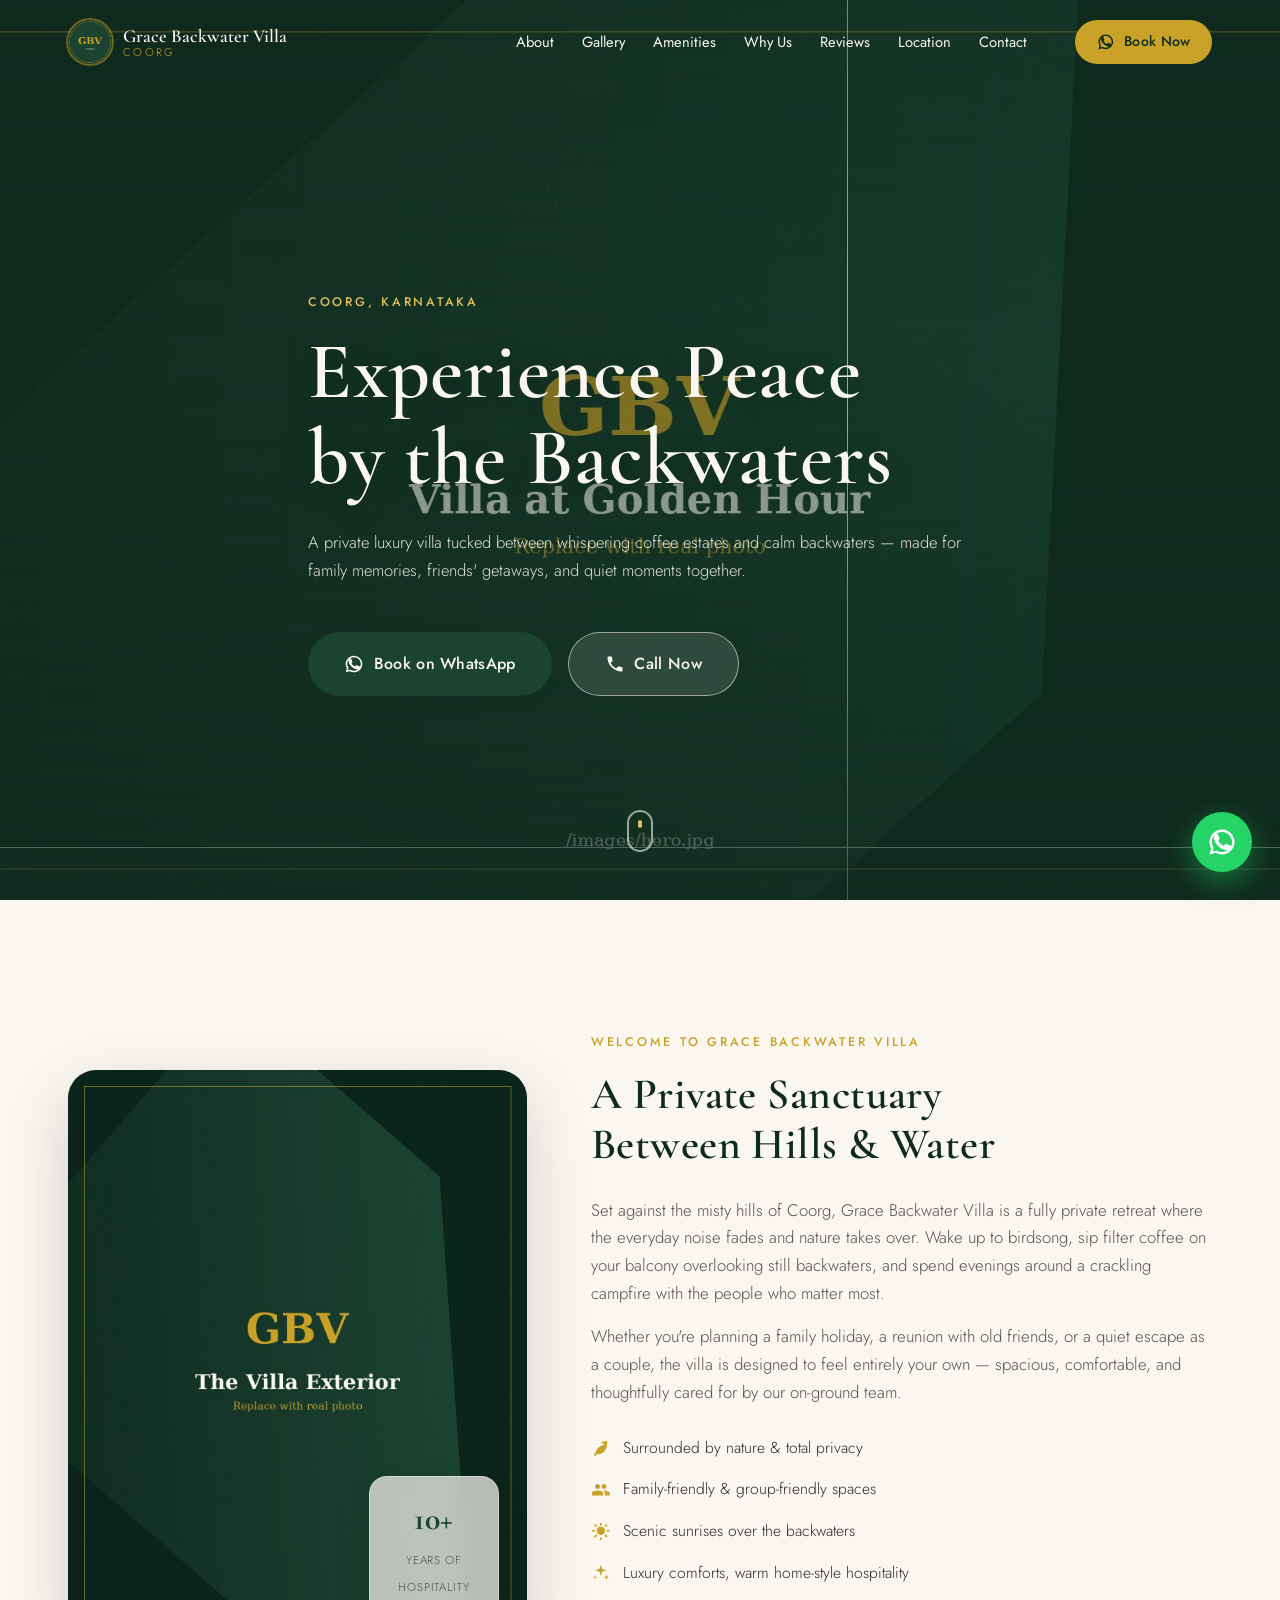
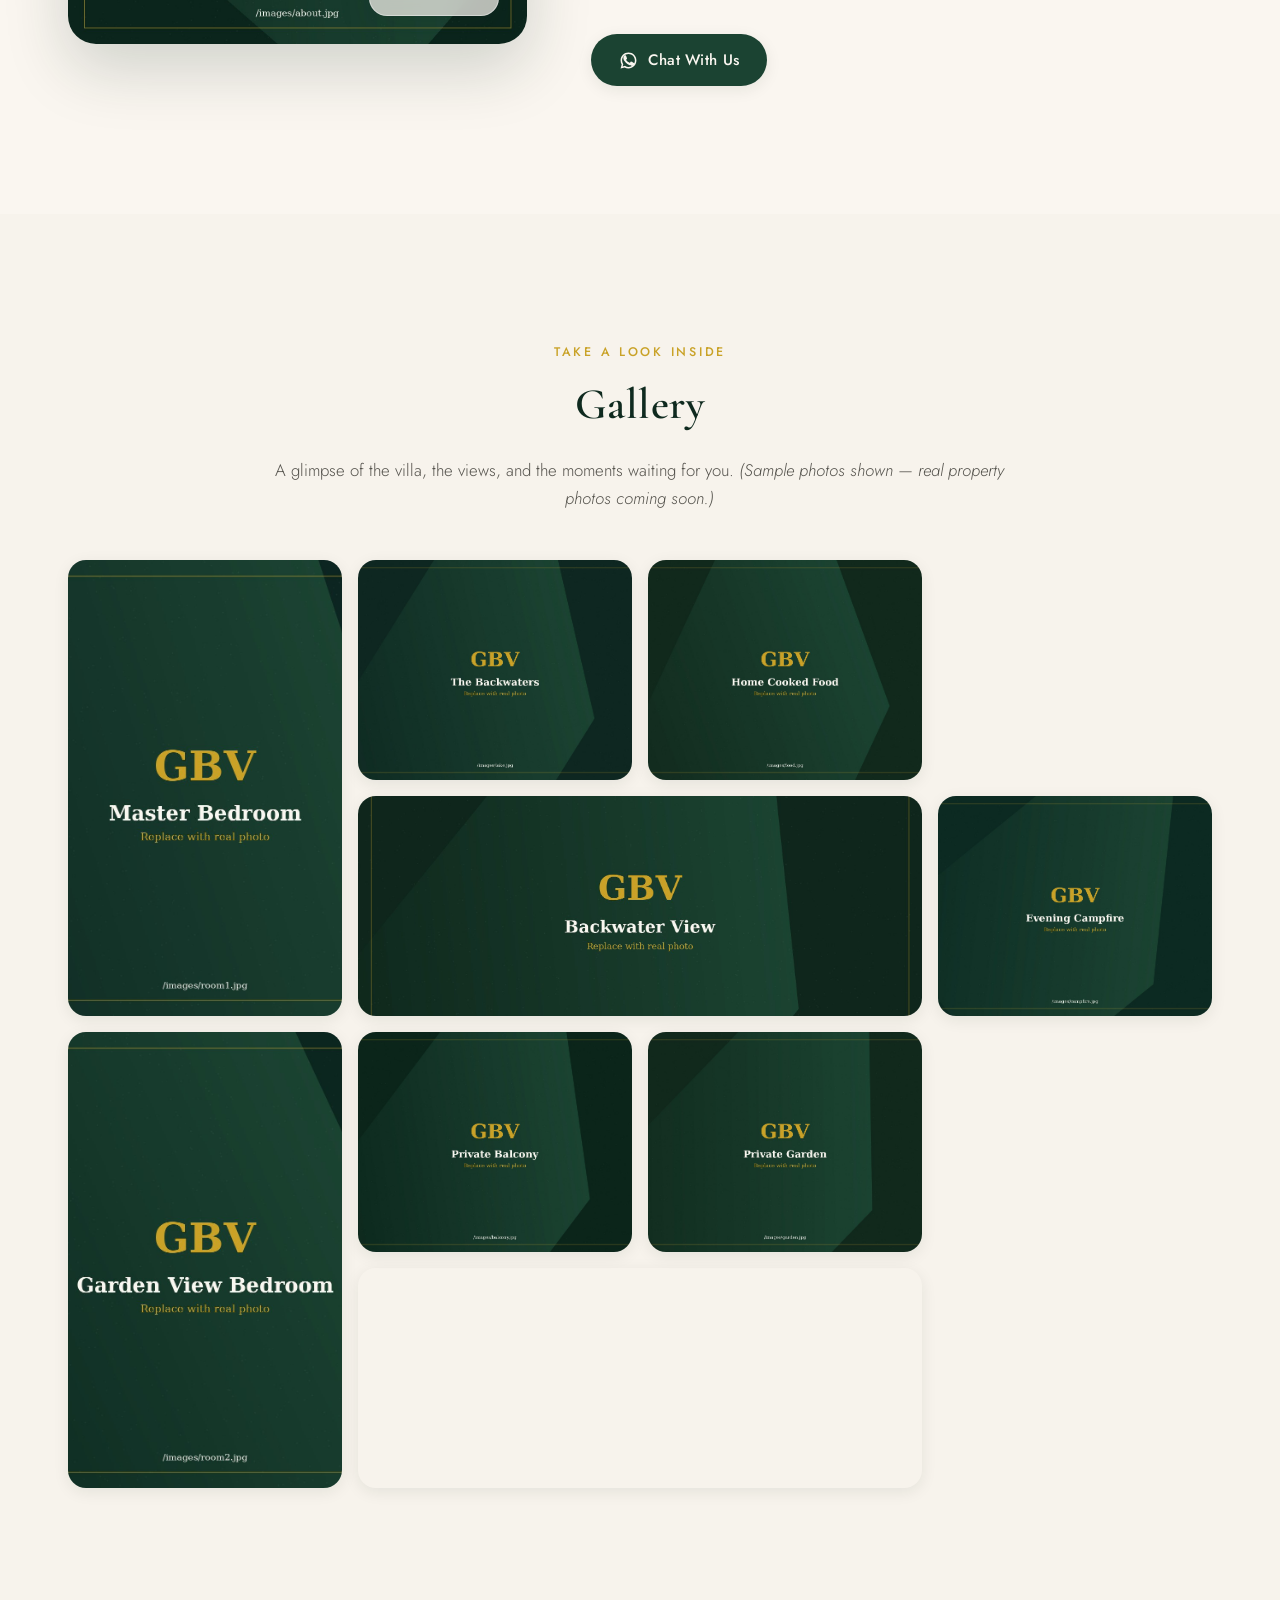
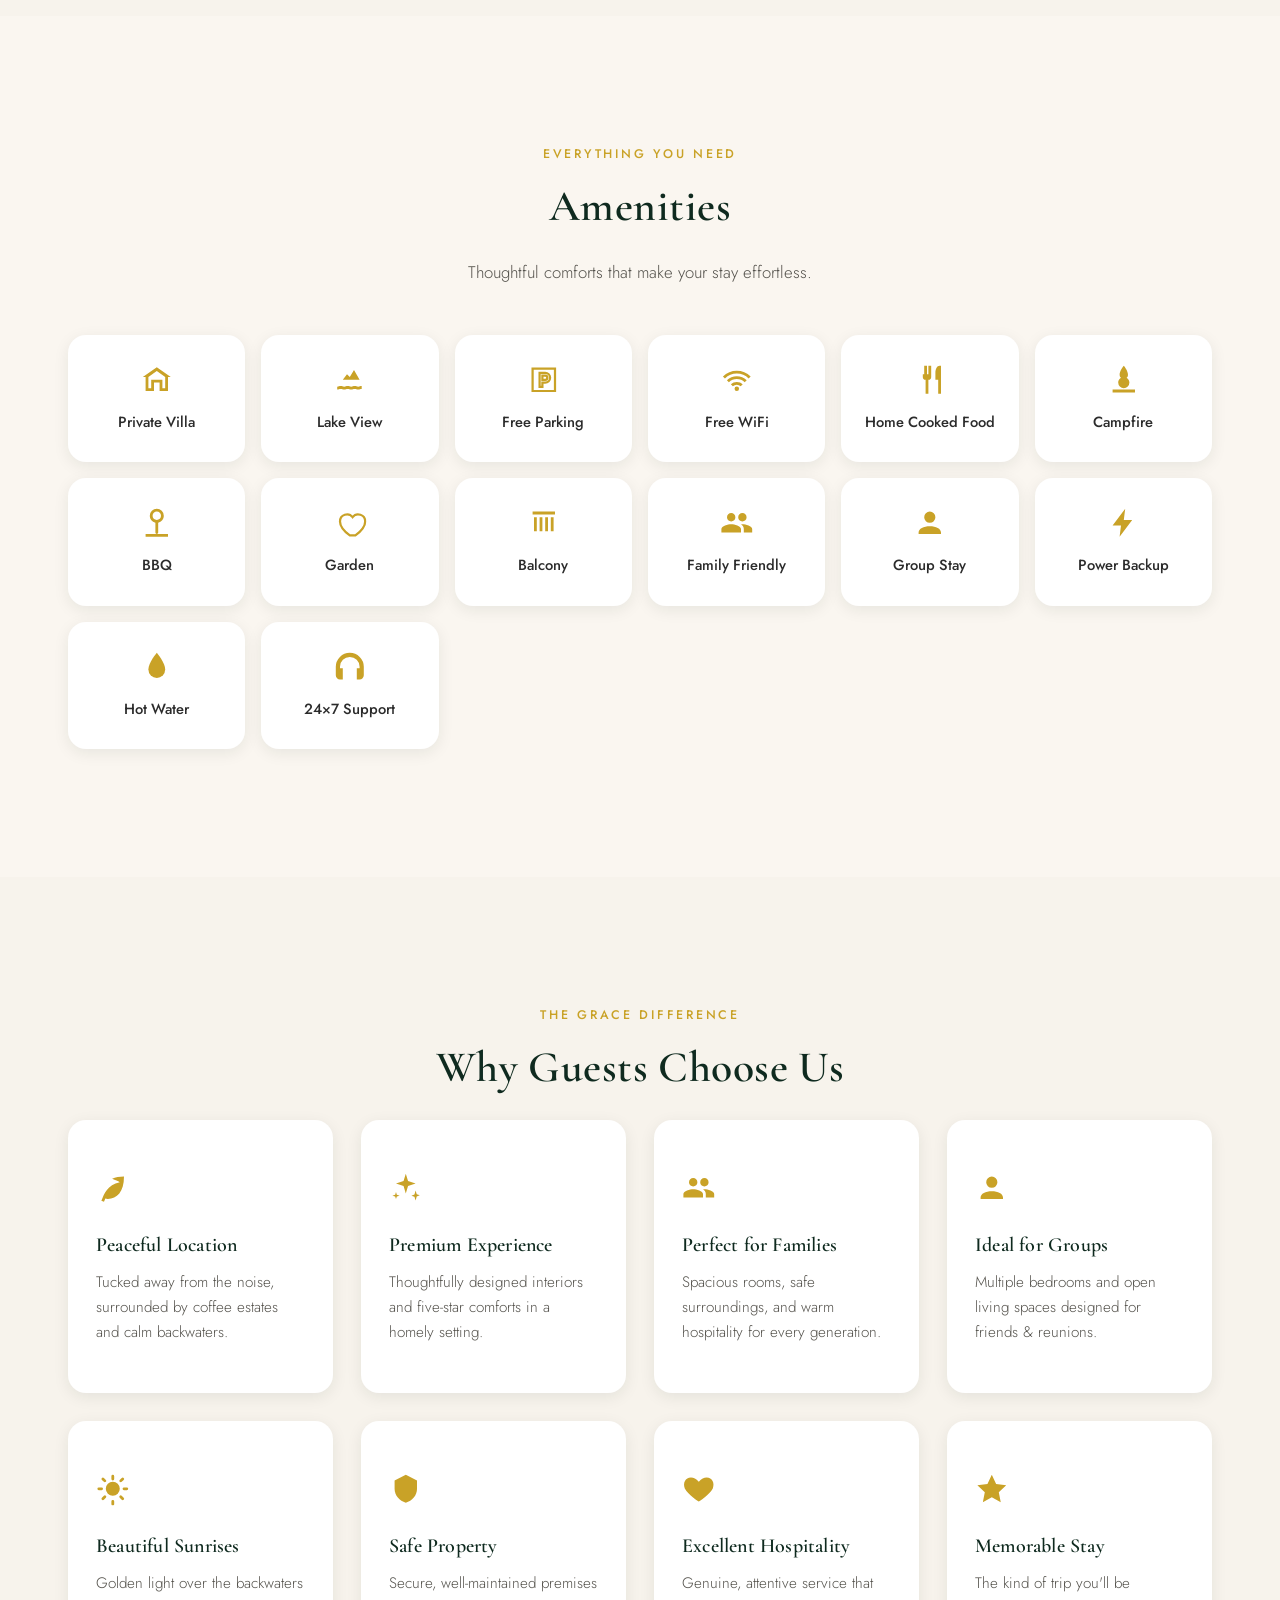
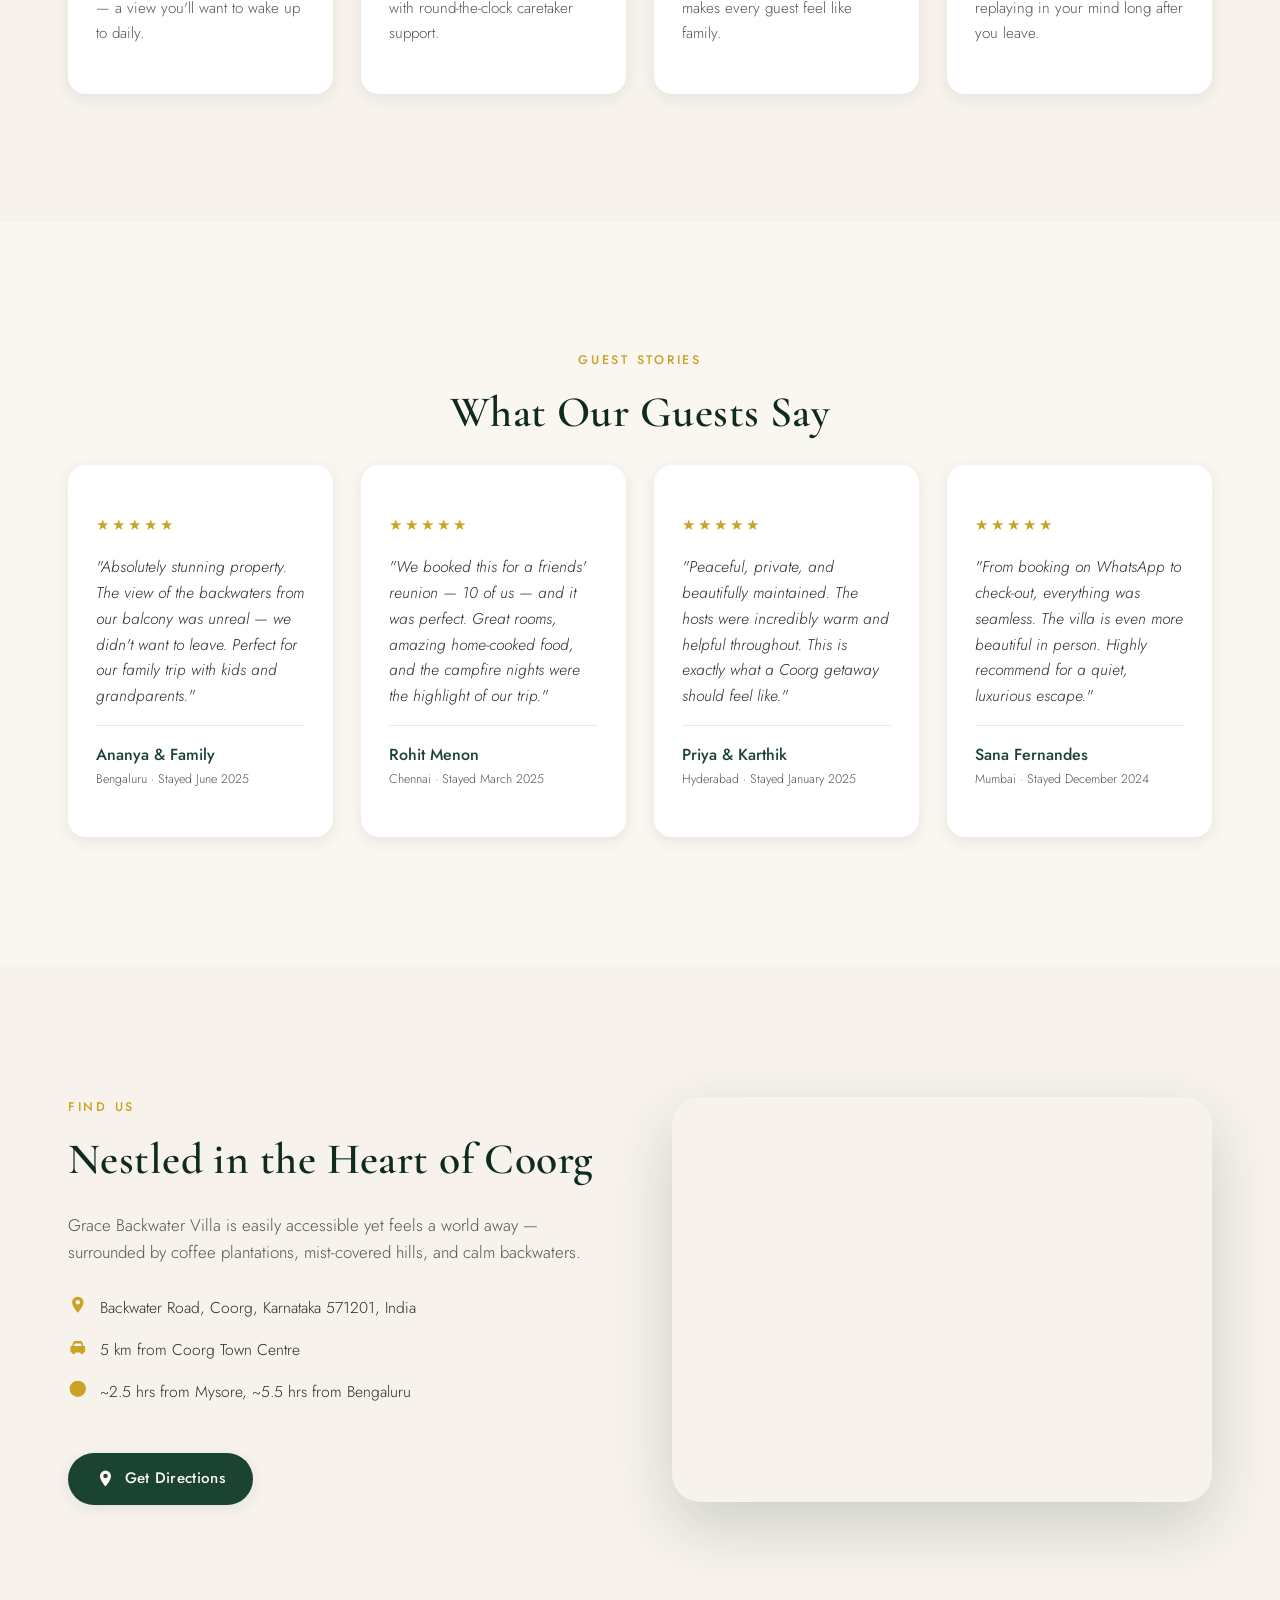
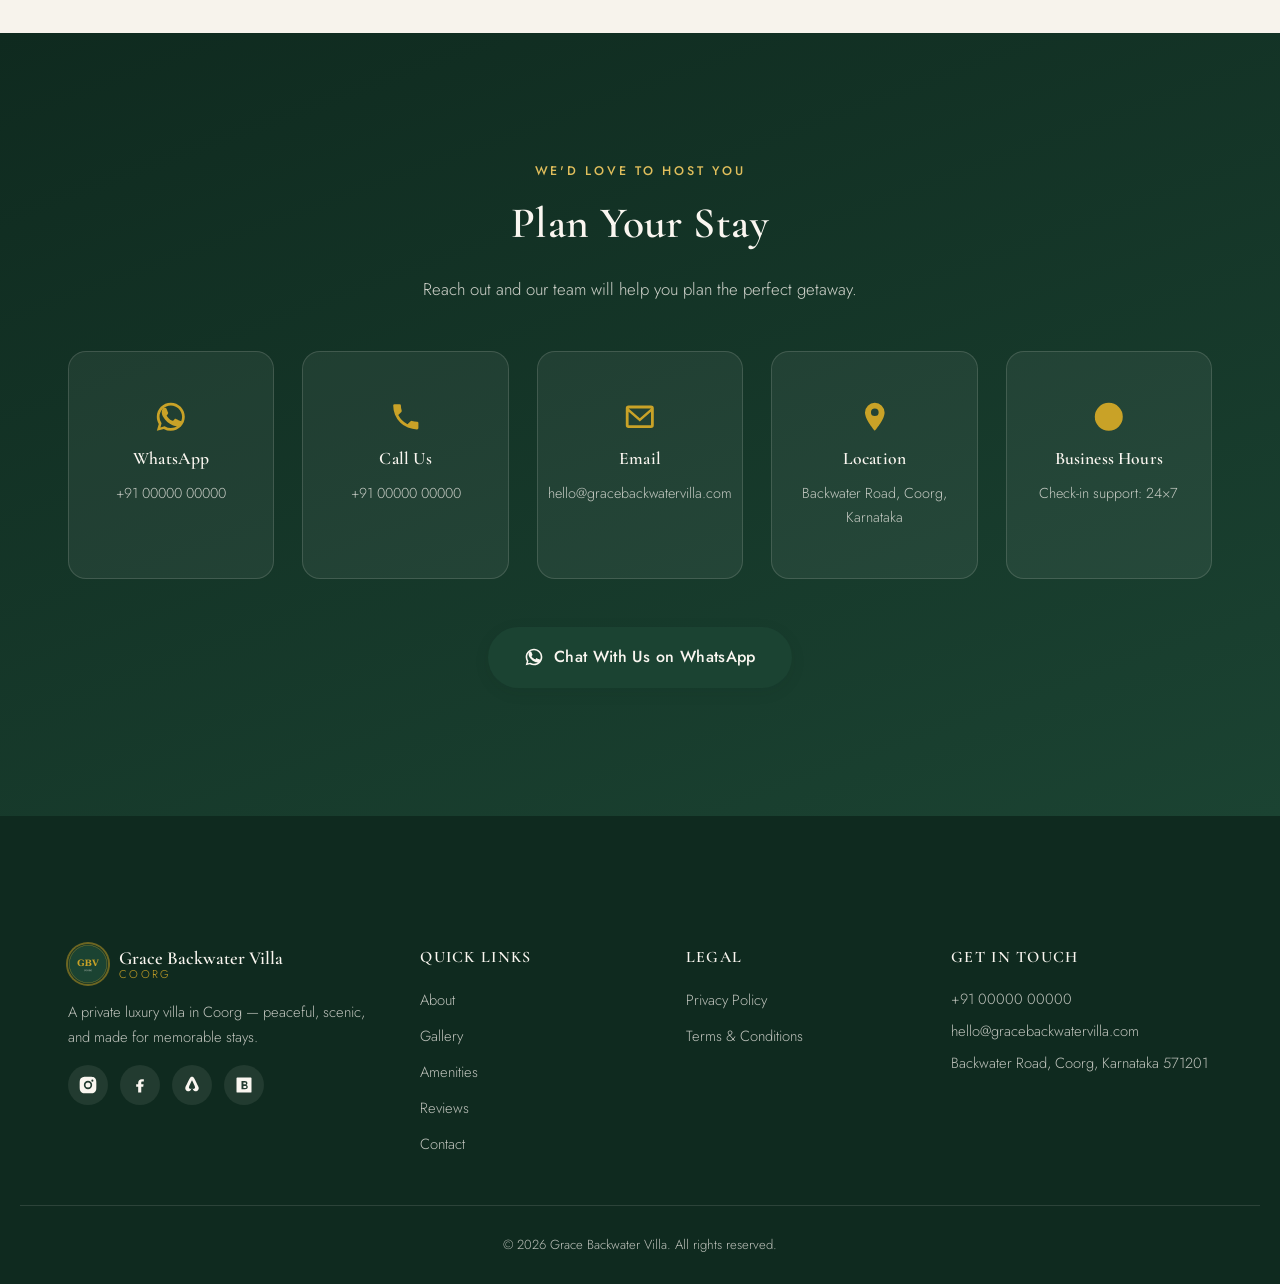
==== index.html @ d97145cb "Add premium single-page website for Grace Backwater Villa, Coorg Semantic HTML5 with full SEO (JSON-" ====
<!DOCTYPE html>
<html lang="en">
<head>
  <meta charset="UTF-8" />
  <meta name="viewport" content="width=device-width, initial-scale=1.0, viewport-fit=cover" />
  <title>Grace Backwater Villa, Coorg | Luxury Private Villa by the Backwaters</title>
  <meta name="description" content="Grace Backwater Villa is a private luxury villa in Coorg surrounded by lush greenery and calm backwaters. Perfect for families, couples, and group getaways. Book instantly on WhatsApp." />
  <meta name="keywords" content="Grace Backwater Villa, Coorg villa, luxury villa Coorg, private villa Coorg, family resort Coorg, group stay Coorg, backwater villa, homestay Coorg" />
  <meta name="author" content="Grace Backwater Villa" />
  <meta name="robots" content="index, follow" />
  <link rel="canonical" href="https://www.gracebackwatervilla.com/" />

  <!-- Open Graph -->
  <meta property="og:type" content="website" />
  <meta property="og:site_name" content="Grace Backwater Villa" />
  <meta property="og:title" content="Grace Backwater Villa, Coorg | Experience Peace by the Backwaters" />
  <meta property="og:description" content="A private luxury villa in Coorg surrounded by lush greenery and calm backwaters. Perfect for families, couples, and group getaways." />
  <meta property="og:image" content="https://www.gracebackwatervilla.com/images/og-image.jpg" />
  <meta property="og:image:width" content="1200" />
  <meta property="og:image:height" content="630" />
  <meta property="og:url" content="https://www.gracebackwatervilla.com/" />
  <meta property="og:locale" content="en_IN" />

  <!-- Twitter Card -->
  <meta name="twitter:card" content="summary_large_image" />
  <meta name="twitter:title" content="Grace Backwater Villa, Coorg" />
  <meta name="twitter:description" content="Experience peace by the backwaters. A private luxury villa in Coorg for families, couples & groups." />
  <meta name="twitter:image" content="https://www.gracebackwatervilla.com/images/og-image.jpg" />

  <!-- Theme -->
  <meta name="theme-color" content="#1B4332" />

  <!-- Favicons -->
  <link rel="icon" type="image/png" sizes="32x32" href="favicon/favicon-32.png" />
  <link rel="icon" type="image/png" sizes="16x16" href="favicon/favicon-16.png" />
  <link rel="apple-touch-icon" sizes="180x180" href="favicon/apple-touch-icon.png" />
  <link rel="shortcut icon" href="favicon/favicon.ico" />

  <!-- Preconnect / performance -->
  <link rel="preconnect" href="https://fonts.googleapis.com" />
  <link rel="preconnect" href="https://fonts.gstatic.com" crossorigin />
  <link rel="preload" as="image" href="images/hero.jpg" fetchpriority="high" />
  <link rel="stylesheet" href="https://fonts.googleapis.com/css2?family=Cormorant+Garamond:wght@400;500;600;700&family=Jost:wght@300;400;500;600&display=swap" />

  <link rel="stylesheet" href="css/style.css" />

  <!-- Structured Data: Vacation Rental / Lodging Business -->
  <script type="application/ld+json">
  {
    "@context": "https://schema.org",
    "@type": "LodgingBusiness",
    "name": "Grace Backwater Villa",
    "image": "https://www.gracebackwatervilla.com/images/hero.jpg",
    "url": "https://www.gracebackwatervilla.com/",
    "logo": "https://www.gracebackwatervilla.com/images/logo.png",
    "description": "A private luxury villa in Coorg surrounded by lush greenery and calm backwaters, ideal for families, couples and group getaways.",
    "telephone": "+91-00000-00000",
    "priceRange": "₹₹₹",
    "address": {
      "@type": "PostalAddress",
      "streetAddress": "Backwater Road",
      "addressLocality": "Coorg",
      "addressRegion": "Karnataka",
      "postalCode": "571201",
      "addressCountry": "IN"
    },
    "geo": {
      "@type": "GeoCoordinates",
      "latitude": "12.3375",
      "longitude": "75.8069"
    },
    "amenityFeature": [
      { "@type": "LocationFeatureSpecification", "name": "Private Villa" },
      { "@type": "LocationFeatureSpecification", "name": "Lake View" },
      { "@type": "LocationFeatureSpecification", "name": "Free Parking" },
      { "@type": "LocationFeatureSpecification", "name": "WiFi" },
      { "@type": "LocationFeatureSpecification", "name": "Home Cooked Food" },
      { "@type": "LocationFeatureSpecification", "name": "Campfire" },
      { "@type": "LocationFeatureSpecification", "name": "BBQ" },
      { "@type": "LocationFeatureSpecification", "name": "Garden" }
    ],
    "aggregateRating": {
      "@type": "AggregateRating",
      "ratingValue": "4.9",
      "reviewCount": "127"
    },
    "sameAs": [
      "https://www.instagram.com/gracebackwatervilla",
      "https://www.facebook.com/gracebackwatervilla",
      "https://www.airbnb.com/rooms/PLACEHOLDER",
      "https://www.booking.com/hotel/in/grace-backwater-villa.html"
    ]
  }
  </script>

  <!-- Structured Data: Local Business -->
  <script type="application/ld+json">
  {
    "@context": "https://schema.org",
    "@type": "LocalBusiness",
    "name": "Grace Backwater Villa",
    "image": "https://www.gracebackwatervilla.com/images/hero.jpg",
    "telephone": "+91-00000-00000",
    "email": "hello@gracebackwatervilla.com",
    "address": {
      "@type": "PostalAddress",
      "streetAddress": "Backwater Road",
      "addressLocality": "Coorg",
      "addressRegion": "Karnataka",
      "postalCode": "571201",
      "addressCountry": "IN"
    },
    "openingHoursSpecification": {
      "@type": "OpeningHoursSpecification",
      "dayOfWeek": ["Monday","Tuesday","Wednesday","Thursday","Friday","Saturday","Sunday"],
      "opens": "00:00",
      "closes": "23:59"
    }
  }
  </script>
</head>
<body>
  <a class="skip-link" href="#main-content">Skip to main content</a>

  <!-- ================= HEADER / NAV ================= -->
  <header class="site-header" id="site-header">
    <div class="container header-inner">
      <a href="#hero" class="brand" aria-label="Grace Backwater Villa — Home">
        <img src="images/logo.png" alt="Grace Backwater Villa logo" class="brand-logo" width="44" height="44" />
        <span class="brand-text">
          <span class="brand-name">Grace Backwater Villa</span>
          <span class="brand-place">Coorg</span>
        </span>
      </a>

      <nav class="main-nav" id="main-nav" aria-label="Primary">
        <ul class="nav-list">
          <li><a href="#about" class="nav-link">About</a></li>
          <li><a href="#gallery" class="nav-link">Gallery</a></li>
          <li><a href="#amenities" class="nav-link">Amenities</a></li>
          <li><a href="#why-us" class="nav-link">Why Us</a></li>
          <li><a href="#reviews" class="nav-link">Reviews</a></li>
          <li><a href="#location" class="nav-link">Location</a></li>
          <li><a href="#contact" class="nav-link">Contact</a></li>
        </ul>
        <a href="https://wa.me/910000000000?text=Hi!%20I%27d%20like%20to%20know%20more%20about%20Grace%20Backwater%20Villa." class="btn btn-whatsapp nav-cta" target="_blank" rel="noopener">
          <svg class="icon" viewBox="0 0 24 24" aria-hidden="true"><use href="#icon-whatsapp"></use></svg>
          Book Now
        </a>
      </nav>

      <button class="nav-toggle" id="nav-toggle" aria-expanded="false" aria-controls="main-nav" aria-label="Toggle navigation menu">
        <span class="nav-toggle-bar"></span>
        <span class="nav-toggle-bar"></span>
        <span class="nav-toggle-bar"></span>
      </button>
    </div>
  </header>

  <main id="main-content">
    <!-- ================= HERO ================= -->
    <section class="hero" id="hero">
      <picture class="hero-media">
        <source media="(max-width: 640px)" srcset="images/hero-mobile.jpg" />
        <img
          src="images/hero.jpg"
          alt="Grace Backwater Villa surrounded by lush greenery at golden hour, Coorg"
          class="hero-img"
          fetchpriority="high"
          decoding="async"
          width="1920"
          height="1080"
        />
      </picture>
      <div class="hero-overlay" aria-hidden="true"></div>

      <div class="container hero-content">
        <p class="eyebrow hero-eyebrow" data-aos>Coorg, Karnataka</p>
        <h1 class="hero-title" data-aos>Experience Peace<br />by the Backwaters</h1>
        <p class="hero-subtitle" data-aos>
          A private luxury villa tucked between whispering coffee estates and calm backwaters —
          made for family memories, friends' getaways, and quiet moments together.
        </p>
        <div class="hero-actions" data-aos>
          <a href="https://wa.me/910000000000?text=Hi!%20I%27d%20like%20to%20book%20Grace%20Backwater%20Villa." class="btn btn-primary btn-lg" target="_blank" rel="noopener">
            <svg class="icon" viewBox="0 0 24 24" aria-hidden="true"><use href="#icon-whatsapp"></use></svg>
            Book on WhatsApp
          </a>
          <a href="tel:+910000000000" class="btn btn-ghost btn-lg">
            <svg class="icon" viewBox="0 0 24 24" aria-hidden="true"><use href="#icon-phone"></use></svg>
            Call Now
          </a>
        </div>
      </div>

      <a href="#about" class="scroll-cue" aria-label="Scroll to next section">
        <span></span>
      </a>
    </section>

    <!-- ================= ABOUT ================= -->
    <section class="about" id="about">
      <div class="container about-grid">
        <div class="about-media" data-aos>
          <img src="images/about.jpg" alt="Exterior view of Grace Backwater Villa nestled in greenery" loading="lazy" decoding="async" width="1200" height="1500" />
          <div class="about-media-badge">
            <span class="badge-number">10+</span>
            <span class="badge-label">Years of<br />Hospitality</span>
          </div>
        </div>

        <div class="about-content">
          <p class="eyebrow" data-aos>Welcome to Grace Backwater Villa</p>
          <h2 class="section-title" data-aos>A Private Sanctuary<br />Between Hills &amp; Water</h2>
          <p class="section-text" data-aos>
            Set against the misty hills of Coorg, Grace Backwater Villa is a fully private
            retreat where the everyday noise fades and nature takes over. Wake up to birdsong,
            sip filter coffee on your balcony overlooking still backwaters, and spend evenings
            around a crackling campfire with the people who matter most.
          </p>
          <p class="section-text" data-aos>
            Whether you're planning a family holiday, a reunion with old friends, or a quiet
            escape as a couple, the villa is designed to feel entirely your own — spacious,
            comfortable, and thoughtfully cared for by our on-ground team.
          </p>

          <ul class="about-points" data-aos>
            <li>
              <svg class="icon icon-accent" viewBox="0 0 24 24" aria-hidden="true"><use href="#icon-leaf"></use></svg>
              Surrounded by nature &amp; total privacy
            </li>
            <li>
              <svg class="icon icon-accent" viewBox="0 0 24 24" aria-hidden="true"><use href="#icon-family"></use></svg>
              Family-friendly &amp; group-friendly spaces
            </li>
            <li>
              <svg class="icon icon-accent" viewBox="0 0 24 24" aria-hidden="true"><use href="#icon-sun"></use></svg>
              Scenic sunrises over the backwaters
            </li>
            <li>
              <svg class="icon icon-accent" viewBox="0 0 24 24" aria-hidden="true"><use href="#icon-sparkle"></use></svg>
              Luxury comforts, warm home-style hospitality
            </li>
          </ul>

          <a href="https://wa.me/910000000000?text=Hi!%20I%27d%20like%20to%20know%20more%20about%20Grace%20Backwater%20Villa." class="btn btn-primary" target="_blank" rel="noopener" data-aos>
            <svg class="icon" viewBox="0 0 24 24" aria-hidden="true"><use href="#icon-whatsapp"></use></svg>
            Chat With Us
          </a>
        </div>
      </div>
    </section>

    <!-- ================= GALLERY ================= -->
    <section class="gallery" id="gallery">
      <div class="container">
        <p class="eyebrow center" data-aos>Take a Look Inside</p>
        <h2 class="section-title center" data-aos>Gallery</h2>
        <p class="section-text center intro" data-aos>
          A glimpse of the villa, the views, and the moments waiting for you.
          <em>(Sample photos shown — real property photos coming soon.)</em>
        </p>

        <div class="masonry" id="masonry-gallery">
          <figure class="masonry-item span-tall" data-aos>
            <img src="images/room1.jpg" alt="Master bedroom with garden view at Grace Backwater Villa" loading="lazy" decoding="async" width="1600" height="1067" />
            <figcaption>Master Bedroom</figcaption>
          </figure>
          <figure class="masonry-item" data-aos>
            <img src="images/lake.jpg" alt="Calm backwaters near Grace Backwater Villa, Coorg" loading="lazy" decoding="async" width="1600" height="1067" />
            <figcaption>The Backwaters</figcaption>
          </figure>
          <figure class="masonry-item" data-aos>
            <img src="images/food.jpg" alt="Home cooked Coorgi food served at the villa" loading="lazy" decoding="async" width="1600" height="1067" />
            <figcaption>Home Cooked Food</figcaption>
          </figure>
          <figure class="masonry-item span-wide" data-aos>
            <img src="images/view.jpg" alt="Panoramic backwater view from Grace Backwater Villa" loading="lazy" decoding="async" width="1600" height="1067" />
            <figcaption>Backwater View</figcaption>
          </figure>
          <figure class="masonry-item" data-aos>
            <img src="images/campfire.jpg" alt="Evening campfire setup at the villa garden" loading="lazy" decoding="async" width="1600" height="1067" />
            <figcaption>Evening Campfire</figcaption>
          </figure>
          <figure class="masonry-item span-tall" data-aos>
            <img src="images/room2.jpg" alt="Cosy garden-view bedroom at Grace Backwater Villa" loading="lazy" decoding="async" width="1600" height="1067" />
            <figcaption>Garden View Room</figcaption>
          </figure>
          <figure class="masonry-item" data-aos>
            <img src="images/balcony.jpg" alt="Private balcony overlooking the backwaters" loading="lazy" decoding="async" width="1600" height="1067" />
            <figcaption>Private Balcony</figcaption>
          </figure>
          <figure class="masonry-item" data-aos>
            <img src="images/garden.jpg" alt="Lush private garden at the villa" loading="lazy" decoding="async" width="1600" height="1067" />
            <figcaption>Private Garden</figcaption>
          </figure>
          <figure class="masonry-item span-wide" data-aos>
            <img src="images/sunrise.jpg" alt="Sunrise over the Coorg hills seen from the villa" loading="lazy" decoding="async" width="1600" height="1067" />
            <figcaption>Coorg Sunrise</figcaption>
          </figure>
        </div>
      </div>
    </section>

    <!-- ================= AMENITIES ================= -->
    <section class="amenities" id="amenities">
      <div class="container">
        <p class="eyebrow center" data-aos>Everything You Need</p>
        <h2 class="section-title center" data-aos>Amenities</h2>
        <p class="section-text center intro" data-aos>Thoughtful comforts that make your stay effortless.</p>

        <div class="amenities-grid">
          <div class="amenity-card" data-aos><svg class="icon icon-lg" viewBox="0 0 24 24" aria-hidden="true"><use href="#icon-villa"></use></svg><span>Private Villa</span></div>
          <div class="amenity-card" data-aos><svg class="icon icon-lg" viewBox="0 0 24 24" aria-hidden="true"><use href="#icon-lake"></use></svg><span>Lake View</span></div>
          <div class="amenity-card" data-aos><svg class="icon icon-lg" viewBox="0 0 24 24" aria-hidden="true"><use href="#icon-parking"></use></svg><span>Free Parking</span></div>
          <div class="amenity-card" data-aos><svg class="icon icon-lg" viewBox="0 0 24 24" aria-hidden="true"><use href="#icon-wifi"></use></svg><span>Free WiFi</span></div>
          <div class="amenity-card" data-aos><svg class="icon icon-lg" viewBox="0 0 24 24" aria-hidden="true"><use href="#icon-food"></use></svg><span>Home Cooked Food</span></div>
          <div class="amenity-card" data-aos><svg class="icon icon-lg" viewBox="0 0 24 24" aria-hidden="true"><use href="#icon-campfire"></use></svg><span>Campfire</span></div>
          <div class="amenity-card" data-aos><svg class="icon icon-lg" viewBox="0 0 24 24" aria-hidden="true"><use href="#icon-bbq"></use></svg><span>BBQ</span></div>
          <div class="amenity-card" data-aos><svg class="icon icon-lg" viewBox="0 0 24 24" aria-hidden="true"><use href="#icon-garden"></use></svg><span>Garden</span></div>
          <div class="amenity-card" data-aos><svg class="icon icon-lg" viewBox="0 0 24 24" aria-hidden="true"><use href="#icon-balcony"></use></svg><span>Balcony</span></div>
          <div class="amenity-card" data-aos><svg class="icon icon-lg" viewBox="0 0 24 24" aria-hidden="true"><use href="#icon-family"></use></svg><span>Family Friendly</span></div>
          <div class="amenity-card" data-aos><svg class="icon icon-lg" viewBox="0 0 24 24" aria-hidden="true"><use href="#icon-group"></use></svg><span>Group Stay</span></div>
          <div class="amenity-card" data-aos><svg class="icon icon-lg" viewBox="0 0 24 24" aria-hidden="true"><use href="#icon-power"></use></svg><span>Power Backup</span></div>
          <div class="amenity-card" data-aos><svg class="icon icon-lg" viewBox="0 0 24 24" aria-hidden="true"><use href="#icon-water"></use></svg><span>Hot Water</span></div>
          <div class="amenity-card" data-aos><svg class="icon icon-lg" viewBox="0 0 24 24" aria-hidden="true"><use href="#icon-support"></use></svg><span>24×7 Support</span></div>
        </div>
      </div>
    </section>

    <!-- ================= WHY CHOOSE US ================= -->
    <section class="why-us" id="why-us">
      <div class="container">
        <p class="eyebrow center" data-aos>The Grace Difference</p>
        <h2 class="section-title center" data-aos>Why Guests Choose Us</h2>

        <div class="why-grid">
          <div class="why-card" data-aos>
            <svg class="icon icon-lg icon-accent" viewBox="0 0 24 24" aria-hidden="true"><use href="#icon-leaf"></use></svg>
            <h3>Peaceful Location</h3>
            <p>Tucked away from the noise, surrounded by coffee estates and calm backwaters.</p>
          </div>
          <div class="why-card" data-aos>
            <svg class="icon icon-lg icon-accent" viewBox="0 0 24 24" aria-hidden="true"><use href="#icon-sparkle"></use></svg>
            <h3>Premium Experience</h3>
            <p>Thoughtfully designed interiors and five-star comforts in a homely setting.</p>
          </div>
          <div class="why-card" data-aos>
            <svg class="icon icon-lg icon-accent" viewBox="0 0 24 24" aria-hidden="true"><use href="#icon-family"></use></svg>
            <h3>Perfect for Families</h3>
            <p>Spacious rooms, safe surroundings, and warm hospitality for every generation.</p>
          </div>
          <div class="why-card" data-aos>
            <svg class="icon icon-lg icon-accent" viewBox="0 0 24 24" aria-hidden="true"><use href="#icon-group"></use></svg>
            <h3>Ideal for Groups</h3>
            <p>Multiple bedrooms and open living spaces designed for friends &amp; reunions.</p>
          </div>
          <div class="why-card" data-aos>
            <svg class="icon icon-lg icon-accent" viewBox="0 0 24 24" aria-hidden="true"><use href="#icon-sun"></use></svg>
            <h3>Beautiful Sunrises</h3>
            <p>Golden light over the backwaters — a view you'll want to wake up to daily.</p>
          </div>
          <div class="why-card" data-aos>
            <svg class="icon icon-lg icon-accent" viewBox="0 0 24 24" aria-hidden="true"><use href="#icon-shield"></use></svg>
            <h3>Safe Property</h3>
            <p>Secure, well-maintained premises with round-the-clock caretaker support.</p>
          </div>
          <div class="why-card" data-aos>
            <svg class="icon icon-lg icon-accent" viewBox="0 0 24 24" aria-hidden="true"><use href="#icon-heart"></use></svg>
            <h3>Excellent Hospitality</h3>
            <p>Genuine, attentive service that makes every guest feel like family.</p>
          </div>
          <div class="why-card" data-aos>
            <svg class="icon icon-lg icon-accent" viewBox="0 0 24 24" aria-hidden="true"><use href="#icon-star"></use></svg>
            <h3>Memorable Stay</h3>
            <p>The kind of trip you'll be replaying in your mind long after you leave.</p>
          </div>
        </div>
      </div>
    </section>

    <!-- ================= REVIEWS ================= -->
    <section class="reviews" id="reviews">
      <div class="container">
        <p class="eyebrow center" data-aos>Guest Stories</p>
        <h2 class="section-title center" data-aos>What Our Guests Say</h2>

        <div class="reviews-grid">
          <article class="review-card" data-aos>
            <div class="stars" aria-label="Rated 5 out of 5 stars">★★★★★</div>
            <p class="review-text">"Absolutely stunning property. The view of the backwaters from our balcony was unreal — we didn't want to leave. Perfect for our family trip with kids and grandparents."</p>
            <div class="review-author">
              <span class="review-name">Ananya &amp; Family</span>
              <span class="review-meta">Bengaluru · Stayed June 2025</span>
            </div>
          </article>

          <article class="review-card" data-aos>
            <div class="stars" aria-label="Rated 5 out of 5 stars">★★★★★</div>
            <p class="review-text">"We booked this for a friends' reunion — 10 of us — and it was perfect. Great rooms, amazing home-cooked food, and the campfire nights were the highlight of our trip."</p>
            <div class="review-author">
              <span class="review-name">Rohit Menon</span>
              <span class="review-meta">Chennai · Stayed March 2025</span>
            </div>
          </article>

          <article class="review-card" data-aos>
            <div class="stars" aria-label="Rated 5 out of 5 stars">★★★★★</div>
            <p class="review-text">"Peaceful, private, and beautifully maintained. The hosts were incredibly warm and helpful throughout. This is exactly what a Coorg getaway should feel like."</p>
            <div class="review-author">
              <span class="review-name">Priya &amp; Karthik</span>
              <span class="review-meta">Hyderabad · Stayed January 2025</span>
            </div>
          </article>

          <article class="review-card" data-aos>
            <div class="stars" aria-label="Rated 5 out of 5 stars">★★★★★</div>
            <p class="review-text">"From booking on WhatsApp to check-out, everything was seamless. The villa is even more beautiful in person. Highly recommend for a quiet, luxurious escape."</p>
            <div class="review-author">
              <span class="review-name">Sana Fernandes</span>
              <span class="review-meta">Mumbai · Stayed December 2024</span>
            </div>
          </article>
        </div>
      </div>
    </section>

    <!-- ================= LOCATION ================= -->
    <section class="location" id="location">
      <div class="container location-grid">
        <div class="location-content">
          <p class="eyebrow" data-aos>Find Us</p>
          <h2 class="section-title" data-aos>Nestled in the Heart of Coorg</h2>
          <p class="section-text" data-aos>
            Grace Backwater Villa is easily accessible yet feels a world away — surrounded by
            coffee plantations, mist-covered hills, and calm backwaters.
          </p>
          <ul class="location-details" data-aos>
            <li><svg class="icon icon-accent" viewBox="0 0 24 24" aria-hidden="true"><use href="#icon-pin"></use></svg> Backwater Road, Coorg, Karnataka 571201, India</li>
            <li><svg class="icon icon-accent" viewBox="0 0 24 24" aria-hidden="true"><use href="#icon-car"></use></svg> 5 km from Coorg Town Centre</li>
            <li><svg class="icon icon-accent" viewBox="0 0 24 24" aria-hidden="true"><use href="#icon-clock"></use></svg> ~2.5 hrs from Mysore, ~5.5 hrs from Bengaluru</li>
          </ul>
          <a href="https://maps.google.com/?q=Coorg+Karnataka" target="_blank" rel="noopener" class="btn btn-primary" data-aos>
            <svg class="icon" viewBox="0 0 24 24" aria-hidden="true"><use href="#icon-pin"></use></svg>
            Get Directions
          </a>
        </div>

        <div class="location-map" data-aos>
          <!-- Replace the src below with your own Google Maps embed link -->
          <iframe
            title="Grace Backwater Villa location map"
            src="https://maps.google.com/maps?q=Coorg%2C%20Karnataka&t=&z=13&ie=UTF8&iwloc=&output=embed"
            width="100%"
            height="100%"
            style="border:0"
            loading="lazy"
            referrerpolicy="no-referrer-when-downgrade"
          ></iframe>
        </div>
      </div>
    </section>

    <!-- ================= CONTACT ================= -->
    <section class="contact" id="contact">
      <div class="container">
        <p class="eyebrow center" data-aos>We'd Love to Host You</p>
        <h2 class="section-title center light" data-aos>Plan Your Stay</h2>
        <p class="section-text center intro light" data-aos>
          Reach out and our team will help you plan the perfect getaway.
        </p>

        <div class="contact-grid">
          <a class="contact-card" href="https://wa.me/910000000000?text=Hi!%20I%27d%20like%20to%20book%20Grace%20Backwater%20Villa." target="_blank" rel="noopener" data-aos>
            <svg class="icon icon-lg" viewBox="0 0 24 24" aria-hidden="true"><use href="#icon-whatsapp"></use></svg>
            <h3>WhatsApp</h3>
            <p>+91 00000 00000</p>
          </a>
          <a class="contact-card" href="tel:+910000000000" data-aos>
            <svg class="icon icon-lg" viewBox="0 0 24 24" aria-hidden="true"><use href="#icon-phone"></use></svg>
            <h3>Call Us</h3>
            <p>+91 00000 00000</p>
          </a>
          <a class="contact-card" href="mailto:hello@gracebackwatervilla.com" data-aos>
            <svg class="icon icon-lg" viewBox="0 0 24 24" aria-hidden="true"><use href="#icon-mail"></use></svg>
            <h3>Email</h3>
            <p>hello@gracebackwatervilla.com</p>
          </a>
          <div class="contact-card" data-aos>
            <svg class="icon icon-lg" viewBox="0 0 24 24" aria-hidden="true"><use href="#icon-pin"></use></svg>
            <h3>Location</h3>
            <p>Backwater Road, Coorg, Karnataka</p>
          </div>
          <div class="contact-card" data-aos>
            <svg class="icon icon-lg" viewBox="0 0 24 24" aria-hidden="true"><use href="#icon-clock"></use></svg>
            <h3>Business Hours</h3>
            <p>Check-in support: 24×7</p>
          </div>
        </div>

        <a href="https://wa.me/910000000000?text=Hi!%20I%27d%20like%20to%20book%20Grace%20Backwater%20Villa." class="btn btn-primary btn-lg contact-main-cta" target="_blank" rel="noopener" data-aos>
          <svg class="icon" viewBox="0 0 24 24" aria-hidden="true"><use href="#icon-whatsapp"></use></svg>
          Chat With Us on WhatsApp
        </a>
      </div>
    </section>
  </main>

  <!-- ================= FOOTER ================= -->
  <footer class="site-footer">
    <div class="container footer-grid">
      <div class="footer-brand">
        <a href="#hero" class="brand">
          <img src="images/logo.png" alt="Grace Backwater Villa logo" class="brand-logo" width="40" height="40" />
          <span class="brand-text">
            <span class="brand-name">Grace Backwater Villa</span>
            <span class="brand-place">Coorg</span>
          </span>
        </a>
        <p>A private luxury villa in Coorg — peaceful, scenic, and made for memorable stays.</p>
        <div class="social-icons">
          <a href="https://www.instagram.com/gracebackwatervilla" target="_blank" rel="noopener" aria-label="Instagram"><svg class="icon" viewBox="0 0 24 24" aria-hidden="true"><use href="#icon-instagram"></use></svg></a>
          <a href="https://www.facebook.com/gracebackwatervilla" target="_blank" rel="noopener" aria-label="Facebook"><svg class="icon" viewBox="0 0 24 24" aria-hidden="true"><use href="#icon-facebook"></use></svg></a>
          <a href="https://www.airbnb.com/rooms/PLACEHOLDER" target="_blank" rel="noopener" aria-label="Airbnb"><svg class="icon" viewBox="0 0 24 24" aria-hidden="true"><use href="#icon-airbnb"></use></svg></a>
          <a href="https://www.booking.com/hotel/in/grace-backwater-villa.html" target="_blank" rel="noopener" aria-label="Booking.com"><svg class="icon" viewBox="0 0 24 24" aria-hidden="true"><use href="#icon-booking"></use></svg></a>
        </div>
      </div>

      <div class="footer-links">
        <h4>Quick Links</h4>
        <ul>
          <li><a href="#about">About</a></li>
          <li><a href="#gallery">Gallery</a></li>
          <li><a href="#amenities">Amenities</a></li>
          <li><a href="#reviews">Reviews</a></li>
          <li><a href="#contact">Contact</a></li>
        </ul>
      </div>

      <div class="footer-links">
        <h4>Legal</h4>
        <ul>
          <li><a href="privacy-policy.html">Privacy Policy</a></li>
          <li><a href="terms.html">Terms &amp; Conditions</a></li>
        </ul>
      </div>

      <div class="footer-contact">
        <h4>Get in Touch</h4>
        <p><a href="tel:+910000000000">+91 00000 00000</a></p>
        <p><a href="mailto:hello@gracebackwatervilla.com">hello@gracebackwatervilla.com</a></p>
        <p>Backwater Road, Coorg, Karnataka 571201</p>
      </div>
    </div>

    <div class="footer-bottom">
      <p>&copy; <span id="year"></span> Grace Backwater Villa. All rights reserved.</p>
    </div>
  </footer>

  <!-- Floating WhatsApp Button -->
  <a
    href="https://wa.me/910000000000?text=Hi!%20I%27d%20like%20to%20book%20Grace%20Backwater%20Villa."
    class="whatsapp-float"
    target="_blank"
    rel="noopener"
    aria-label="Chat with us on WhatsApp"
  >
    <svg class="icon" viewBox="0 0 24 24" aria-hidden="true"><use href="#icon-whatsapp"></use></svg>
  </a>

  <!-- Back to Top -->
  <button class="back-to-top" id="back-to-top" aria-label="Back to top">
    <svg class="icon" viewBox="0 0 24 24" aria-hidden="true"><use href="#icon-arrow-up"></use></svg>
  </button>

  <!-- SVG Icon Sprite -->
  <svg style="display:none" aria-hidden="true">
    <defs>
      <symbol id="icon-whatsapp" viewBox="0 0 24 24"><path d="M17.472 14.382c-.297-.149-1.758-.867-2.03-.967-.273-.099-.471-.148-.67.15-.197.297-.767.966-.94 1.164-.173.199-.347.223-.644.075-.297-.15-1.255-.463-2.39-1.475-.883-.788-1.48-1.761-1.653-2.059-.173-.297-.018-.458.13-.606.145-.147.322-.381.483-.571.161-.19.214-.325.322-.542.107-.216.053-.406-.043-.567-.096-.16-.86-2.078-1.178-2.845-.312-.75-.63-.65-.86-.66-.216-.01-.464-.011-.712-.011-.248 0-.65.093-.884.464-.234.371-.892 1.318-.892 3.086 0 1.767 1.284 3.478 1.462 3.718.178.24 2.463 3.75 5.97 5.104 3.508 1.353 3.508.902 4.14.844.634-.058 2.03-.83 2.315-1.63.284-.802.284-1.489.199-1.63-.084-.144-.297-.229-.594-.377z"/><path d="M12.001 2C6.478 2 2 6.477 2 12c0 1.876.51 3.634 1.401 5.146L2.03 22l4.94-1.313A9.958 9.958 0 0 0 12 22c5.523 0 10-4.478 10-10S17.524 2 12.001 2zm.001 18.062a8.03 8.03 0 0 1-4.09-1.117l-.293-.174-3.023.803.807-2.947-.19-.303A8.043 8.043 0 0 1 3.937 12c0-4.443 3.62-8.063 8.064-8.063 4.443 0 8.063 3.62 8.063 8.063 0 4.444-3.62 8.062-8.062 8.062z"/></symbol>
      <symbol id="icon-phone" viewBox="0 0 24 24"><path d="M6.62 10.79a15.09 15.09 0 0 0 6.59 6.59l2.2-2.2a1 1 0 0 1 1.02-.24 11.36 11.36 0 0 0 3.58.57 1 1 0 0 1 1 1V20a1 1 0 0 1-1 1A17 17 0 0 1 3 4a1 1 0 0 1 1-1h3.5a1 1 0 0 1 1 1 11.36 11.36 0 0 0 .57 3.58 1 1 0 0 1-.25 1.02l-2.2 2.19z"/></symbol>
      <symbol id="icon-leaf" viewBox="0 0 24 24"><path d="M17 8C8 10 5.9 16.17 3.82 21.34l1.89.66.95-2.3c.48.17 1.05.3 1.75.3C15 20 20 15 20 4c-3.11 0-6.19.6-8.5 1.5C13.85 6.42 15.7 7.05 17 8z"/></symbol>
      <symbol id="icon-family" viewBox="0 0 24 24"><path d="M16 11c1.66 0 2.99-1.34 2.99-3S17.66 5 16 5c-1.66 0-3 1.34-3 3s1.34 3 3 3zm-8 0c1.66 0 2.99-1.34 2.99-3S9.66 5 8 5C6.34 5 5 6.34 5 8s1.34 3 3 3zm0 2c-2.33 0-7 1.17-7 3.5V19h14v-2.5c0-2.33-4.67-3.5-7-3.5zm8 0c-.29 0-.62.02-.97.05 1.16.84 1.97 1.97 1.97 3.45V19h6v-2.5c0-2.33-4.67-3.5-7-3.5z"/></symbol>
      <symbol id="icon-sun" viewBox="0 0 24 24"><path d="M12 7a5 5 0 1 0 0 10 5 5 0 0 0 0-10zm0-5a1 1 0 0 1 1 1v2a1 1 0 1 1-2 0V3a1 1 0 0 1 1-1zm0 18a1 1 0 0 1 1 1v2a1 1 0 1 1-2 0v-2a1 1 0 0 1 1-1zM4.222 4.222a1 1 0 0 1 1.414 0l1.415 1.414A1 1 0 1 1 5.636 7.05L4.222 5.636a1 1 0 0 1 0-1.414zm12.727 12.728a1 1 0 0 1 1.414 0l1.415 1.414a1 1 0 1 1-1.415 1.414l-1.414-1.414a1 1 0 0 1 0-1.414zM1 12a1 1 0 0 1 1-1h2a1 1 0 1 1 0 2H2a1 1 0 0 1-1-1zm18 0a1 1 0 0 1 1-1h2a1 1 0 1 1 0 2h-2a1 1 0 0 1-1-1zM4.222 19.778a1 1 0 0 1 0-1.414l1.414-1.415a1 1 0 1 1 1.415 1.415l-1.415 1.414a1 1 0 0 1-1.414 0zM16.95 7.05a1 1 0 0 1 0-1.414l1.414-1.414a1 1 0 1 1 1.414 1.414L18.364 7.05a1 1 0 0 1-1.414 0z"/></symbol>
      <symbol id="icon-sparkle" viewBox="0 0 24 24"><path d="M12 2l1.6 5.2L19 9l-5.4 1.8L12 16l-1.6-5.2L5 9l5.4-1.8L12 2zm7 12l.8 2.6L22 17.4l-2.2.8L19 21l-.8-2.6-2.2-.8 2.2-.8L19 14zM5 15l.6 2 2 .6-2 .6L5 20l-.6-1.8-2-.6 2-.6L5 15z"/></symbol>
      <symbol id="icon-villa" viewBox="0 0 24 24"><path d="M12 3 2 10h2v10h6v-6h4v6h6V10h2L12 3zm0 2.7L18 10v8h-2v-6H8v6H6v-8l6-4.3z"/></symbol>
      <symbol id="icon-lake" viewBox="0 0 24 24"><path d="M3 17c1 0 1.5-.5 2.5-.5s1.5.5 2.5.5 1.5-.5 2.5-.5 1.5.5 2.5.5 1.5-.5 2.5-.5 1.5.5 2.5.5 1.5-.5 2.5-.5v2c-1 0-1.5.5-2.5.5s-1.5-.5-2.5-.5-1.5.5-2.5.5-1.5-.5-2.5-.5-1.5.5-2.5.5-1.5-.5-2.5-.5-1.5.5-2.5.5v-2zM7 12l3-4 2 2 3-5 4 7H7z"/></symbol>
      <symbol id="icon-parking" viewBox="0 0 24 24"><path d="M13 7H9v10h2v-3h2a3.5 3.5 0 1 0 0-7zm0 5h-2V9h2a1.5 1.5 0 0 1 0 3zM4 4h16v16H4z" fill="none" stroke="currentColor" stroke-width="1.6"/></symbol>
      <symbol id="icon-wifi" viewBox="0 0 24 24"><path d="M12 20a1.6 1.6 0 1 0 0-3.2 1.6 1.6 0 0 0 0 3.2zm-4.24-4.76a6 6 0 0 1 8.48 0l-1.42 1.42a4 4 0 0 0-5.64 0l-1.42-1.42zm-2.83-2.83a10 10 0 0 1 14.14 0l-1.42 1.42a8 8 0 0 0-11.3 0L4.93 12.4zM2.1 9.58a14 14 0 0 1 19.8 0l-1.42 1.42a12 12 0 0 0-16.96 0L2.1 9.58z"/></symbol>
      <symbol id="icon-food" viewBox="0 0 24 24"><path d="M7 2v8a2 2 0 0 0 2 2v10h2V12a2 2 0 0 0 2-2V2h-2v6h-1V2H8v6H7V2H5zm12 0c-1.66 0-3 2-3 5v5h2v10h2V2z"/></symbol>
      <symbol id="icon-campfire" viewBox="0 0 24 24"><path d="M12 2s3 3.5 3 6.5A3 3 0 0 1 9 8.5C9 5.5 12 2 12 2zm0 8c2.2 0 4 1.8 4 4a4 4 0 1 1-8 0c0-2.2 1.8-4 4-4zm-8 9h16v2H4z"/></symbol>
      <symbol id="icon-bbq" viewBox="0 0 24 24"><path d="M12 2a5 5 0 0 0-5 5c0 2.4 1.7 4.4 4 4.9V19a1 1 0 1 0 2 0v-7.1c2.3-.5 4-2.5 4-4.9a5 5 0 0 0-5-5zm0 2a3 3 0 0 1 3 3c0 1.5-1 2.7-2.4 2.9L12 10l-.6-.1C10 9.7 9 8.5 9 7a3 3 0 0 1 3-3zM4 20h16v2H4z"/></symbol>
      <symbol id="icon-garden" viewBox="0 0 24 24"><path d="M12 21c-4-3-7-6-7-10a5 5 0 0 1 9-3 5 5 0 0 1 9 3c0 4-3 7-7 10z" fill="none" stroke="currentColor" stroke-width="1.6"/></symbol>
      <symbol id="icon-balcony" viewBox="0 0 24 24"><path d="M4 4h16v2H4zM5 8h2v10H5zM17 8h2v10h-2zM9 8h2v10H9zM13 8h2v10h-2z"/></symbol>
      <symbol id="icon-group" viewBox="0 0 24 24"><path d="M12 12a4 4 0 1 0 0-8 4 4 0 0 0 0 8zm-8 8v-1c0-2.8 3.6-4.5 8-4.5s8 1.7 8 4.5v1z"/></symbol>
      <symbol id="icon-power" viewBox="0 0 24 24"><path d="M13 2 4 14h6l-1 8 9-12h-6z"/></symbol>
      <symbol id="icon-water" viewBox="0 0 24 24"><path d="M12 2s6 7 6 12a6 6 0 1 1-12 0c0-5 6-12 6-12z"/></symbol>
      <symbol id="icon-support" viewBox="0 0 24 24"><path d="M12 2a10 10 0 0 0-10 10v6a3 3 0 0 0 3 3h2v-8H5v-1a7 7 0 0 1 14 0v1h-2v8h2a3 3 0 0 0 3-3v-6A10 10 0 0 0 12 2z"/></symbol>
      <symbol id="icon-shield" viewBox="0 0 24 24"><path d="M12 2l8 4v6c0 5-3.5 8.5-8 10-4.5-1.5-8-5-8-10V6l8-4z"/></symbol>
      <symbol id="icon-heart" viewBox="0 0 24 24"><path d="M12 21s-7.5-4.6-10-9.3C.5 8 2.4 4 6.4 4c2 0 3.6 1 5.6 3 2-2 3.6-3 5.6-3 4 0 5.9 4 4.4 7.7C19.5 16.4 12 21 12 21z"/></symbol>
      <symbol id="icon-star" viewBox="0 0 24 24"><path d="M12 2l3.1 6.6 7.2.9-5.3 5 1.4 7.1L12 18l-6.4 3.6 1.4-7.1-5.3-5 7.2-.9z"/></symbol>
      <symbol id="icon-pin" viewBox="0 0 24 24"><path d="M12 2a7 7 0 0 0-7 7c0 5.2 7 13 7 13s7-7.8 7-13a7 7 0 0 0-7-7zm0 9.5A2.5 2.5 0 1 1 12 6a2.5 2.5 0 0 1 0 5.5z"/></symbol>
      <symbol id="icon-car" viewBox="0 0 24 24"><path d="M5 11l1.5-4.5A2 2 0 0 1 8.4 5h7.2a2 2 0 0 1 1.9 1.5L19 11h1a1 1 0 0 1 1 1v6a1 1 0 0 1-1 1h-1a2 2 0 1 1-4 0H9a2 2 0 1 1-4 0H4a1 1 0 0 1-1-1v-6a1 1 0 0 1 1-1zm2.1 0h9.8l-1-3H8.1z"/></symbol>
      <symbol id="icon-clock" viewBox="0 0 24 24"><path d="M12 2a10 10 0 1 0 0 20 10 10 0 0 0 0-20zm1 10.4V6h-2v7l5.2 3.1 1-1.7z"/></symbol>
      <symbol id="icon-mail" viewBox="0 0 24 24"><path d="M4 4h16a2 2 0 0 1 2 2v12a2 2 0 0 1-2 2H4a2 2 0 0 1-2-2V6a2 2 0 0 1 2-2zm0 2v.01L12 13l8-6.99V6H4zM4 18h16V8.4l-8 7-8-7z"/></symbol>
      <symbol id="icon-arrow-up" viewBox="0 0 24 24"><path d="M12 4l-8 8h5v8h6v-8h5z"/></symbol>
      <symbol id="icon-instagram" viewBox="0 0 24 24"><path d="M12 2c2.7 0 3.06.01 4.12.06 1.06.05 1.79.22 2.43.47.66.26 1.22.6 1.76 1.14.54.54.88 1.1 1.14 1.76.25.64.42 1.37.47 2.43C21.99 8.94 22 9.3 22 12s-.01 3.06-.06 4.12c-.05 1.06-.22 1.79-.47 2.43a4.9 4.9 0 0 1-1.14 1.76 4.9 4.9 0 0 1-1.76 1.14c-.64.25-1.37.42-2.43.47C15.06 21.99 14.7 22 12 22s-3.06-.01-4.12-.06c-1.06-.05-1.79-.22-2.43-.47a4.9 4.9 0 0 1-1.76-1.14 4.9 4.9 0 0 1-1.14-1.76c-.25-.64-.42-1.37-.47-2.43C2.01 15.06 2 14.7 2 12s.01-3.06.06-4.12c.05-1.06.22-1.79.47-2.43.26-.66.6-1.22 1.14-1.76a4.9 4.9 0 0 1 1.76-1.14c.64-.25 1.37-.42 2.43-.47C8.94 2.01 9.3 2 12 2zm0 5a5 5 0 1 0 0 10 5 5 0 0 0 0-10zm0 2a3 3 0 1 1 0 6 3 3 0 0 1 0-6zm5.25-3.5a1.25 1.25 0 1 0 0 2.5 1.25 1.25 0 0 0 0-2.5z"/></symbol>
      <symbol id="icon-facebook" viewBox="0 0 24 24"><path d="M13.5 21v-7h2.4l.4-3H13.5V9.3c0-.87.24-1.46 1.5-1.46h1.6V5.14C16.3 5.1 15.3 5 14.2 5c-2.6 0-4.4 1.6-4.4 4.5V11H7.4v3h2.4v7z"/></symbol>
      <symbol id="icon-airbnb" viewBox="0 0 24 24"><path d="M12 2c1 0 1.8.6 2.4 1.7 1.6 3 5.2 10 5.6 11.4.5 1.9-.7 4-2.7 4.4-1.6.3-3.1-.5-3.9-1.9L12 15l-1.4 2.6c-.8 1.4-2.3 2.2-3.9 1.9-2-.4-3.2-2.5-2.7-4.4.4-1.4 4-8.4 5.6-11.4C10.2 2.6 11 2 12 2zm0 4.4c-1 2-3.2 6.6-3.6 8-.3 1 .3 2 1.3 2.2.8.2 1.6-.2 2-1l.3-.6.3.6c.4.8 1.2 1.2 2 1 1-.2 1.6-1.2 1.3-2.2-.4-1.4-2.6-6-3.6-8z"/></symbol>
      <symbol id="icon-booking" viewBox="0 0 24 24"><path d="M4 3h16a1 1 0 0 1 1 1v16a1 1 0 0 1-1 1H4a1 1 0 0 1-1-1V4a1 1 0 0 1 1-1zm5 4v10h4.2c1.9 0 3.3-1 3.3-2.7 0-1.2-.7-2-1.7-2.3.8-.4 1.3-1.1 1.3-2.1 0-1.6-1.3-2.6-3.2-2.6H9v-.3zm2.3 2h1.8c.8 0 1.3.4 1.3 1.1 0 .7-.5 1.1-1.3 1.1h-1.8V9zm0 4.1H13.4c.9 0 1.5.4 1.5 1.2 0 .8-.6 1.2-1.5 1.2h-2.1v-2.4z"/></symbol>
    </defs>
  </svg>

  <script src="js/script.js" defer></script>
</body>
</html>
---- css/style.css ----
/* =========================================================
   Grace Backwater Villa — Stylesheet
   Design system: forest green / warm white / gold / charcoal
   ========================================================= */

/* ---------- 1. Design Tokens ---------- */
:root {
  /* Colors */
  --color-forest: #1b4332;
  --color-forest-dark: #0f2a1f;
  --color-forest-light: #2d6a4f;
  --color-gold: #c9a227;
  --color-gold-light: #e0be5c;
  --color-warm-white: #faf6f0;
  --color-off-white: #f7f3ec;
  --color-charcoal: #2b2b2b;
  --color-charcoal-soft: #55534d;
  --color-border: rgba(43, 43, 43, 0.1);

  /* Surfaces */
  --surface-card: #ffffff;
  --surface-glass: rgba(250, 246, 240, 0.72);

  /* Typography */
  --font-display: "Cormorant Garamond", "Times New Roman", serif;
  --font-body: "Jost", "Helvetica Neue", Arial, sans-serif;

  /* Spacing scale */
  --space-xs: 0.5rem;
  --space-sm: 1rem;
  --space-md: 1.75rem;
  --space-lg: 3rem;
  --space-xl: 5rem;
  --space-2xl: 8rem;

  /* Layout */
  --container-max: 1240px;
  --radius-sm: 10px;
  --radius-md: 18px;
  --radius-lg: 28px;
  --header-height: 84px;

  /* Motion */
  --ease: cubic-bezier(0.22, 1, 0.36, 1);
  --transition-fast: 0.25s var(--ease);
  --transition-mid: 0.5s var(--ease);
  --transition-slow: 0.9s var(--ease);

  /* Shadows */
  --shadow-sm: 0 4px 16px rgba(15, 42, 31, 0.08);
  --shadow-md: 0 12px 32px rgba(15, 42, 31, 0.12);
  --shadow-lg: 0 24px 64px rgba(15, 42, 31, 0.18);
}

/* ---------- 2. Reset ---------- */
*,
*::before,
*::after {
  box-sizing: border-box;
}

html {
  scroll-behavior: smooth;
  -webkit-text-size-adjust: 100%;
}

body {
  margin: 0;
  font-family: var(--font-body);
  color: var(--color-charcoal);
  background: var(--color-off-white);
  line-height: 1.65;
  font-weight: 300;
  -webkit-font-smoothing: antialiased;
}

img {
  max-width: 100%;
  display: block;
}

a {
  color: inherit;
  text-decoration: none;
}

ul {
  margin: 0;
  padding: 0;
  list-style: none;
}

h1, h2, h3, h4 {
  font-family: var(--font-display);
  font-weight: 600;
  color: var(--color-forest-dark);
  margin: 0;
  letter-spacing: 0.01em;
}

p {
  margin: 0;
}

button {
  font-family: inherit;
  cursor: pointer;
  border: none;
  background: none;
}

svg {
  fill: currentColor;
}

@media (prefers-reduced-motion: reduce) {
  html {
    scroll-behavior: auto;
  }
  *, *::before, *::after {
    animation-duration: 0.001ms !important;
    animation-iteration-count: 1 !important;
    transition-duration: 0.001ms !important;
    scroll-behavior: auto !important;
  }
}

/* ---------- 3. Utility / Layout ---------- */
.container {
  max-width: var(--container-max);
  margin-inline: auto;
  padding-inline: clamp(1.25rem, 5vw, 3rem);
}

.skip-link {
  position: absolute;
  left: -999px;
  top: auto;
  background: var(--color-forest);
  color: var(--color-warm-white);
  padding: 0.75rem 1.25rem;
  border-radius: var(--radius-sm);
  z-index: 999;
}

.skip-link:focus {
  left: 1rem;
  top: 1rem;
}

.icon {
  width: 1.25em;
  height: 1.25em;
  flex-shrink: 0;
}

.icon-lg {
  width: 2.1rem;
  height: 2.1rem;
}

.icon-accent {
  color: var(--color-gold);
}

.eyebrow {
  display: inline-block;
  font-family: var(--font-body);
  text-transform: uppercase;
  letter-spacing: 0.22em;
  font-size: 0.78rem;
  color: var(--color-gold);
  font-weight: 500;
  margin-bottom: var(--space-sm);
}

.eyebrow.center {
  display: block;
  text-align: center;
}

.section-title {
  font-size: clamp(2rem, 3.4vw, 2.85rem);
  line-height: 1.15;
  margin-bottom: var(--space-md);
}

.section-title.center {
  text-align: center;
}

.section-title.light {
  color: var(--color-warm-white);
}

.section-text {
  font-size: 1.05rem;
  color: var(--color-charcoal-soft);
  max-width: 46em;
}

.section-text.center {
  margin-inline: auto;
  text-align: center;
}

.section-text.light {
  color: rgba(250, 246, 240, 0.82);
}

.section-text.intro {
  margin-bottom: var(--space-lg);
}

.section-text + .section-text {
  margin-top: var(--space-sm);
}

/* ---------- 4. Buttons ---------- */
.btn {
  display: inline-flex;
  align-items: center;
  gap: 0.6rem;
  padding: 0.85rem 1.75rem;
  border-radius: 999px;
  font-size: 0.95rem;
  font-weight: 500;
  letter-spacing: 0.02em;
  transition: transform var(--transition-fast), box-shadow var(--transition-fast), background var(--transition-fast), color var(--transition-fast);
  white-space: nowrap;
}

.btn:hover {
  transform: translateY(-2px);
}

.btn-lg {
  padding: 1.1rem 2.25rem;
  font-size: 1rem;
}

.btn-primary {
  background: var(--color-forest);
  color: var(--color-warm-white);
  box-shadow: var(--shadow-sm);
}

.btn-primary:hover {
  background: var(--color-forest-light);
  box-shadow: var(--shadow-md);
}

.btn-whatsapp {
  background: var(--color-gold);
  color: var(--color-forest-dark);
}

.btn-whatsapp:hover {
  background: var(--color-gold-light);
  box-shadow: var(--shadow-md);
}

.btn-ghost {
  background: rgba(250, 246, 240, 0.12);
  color: var(--color-warm-white);
  border: 1.5px solid rgba(250, 246, 240, 0.55);
  backdrop-filter: blur(6px);
}

.btn-ghost:hover {
  background: rgba(250, 246, 240, 0.92);
  color: var(--color-forest-dark);
}

/* ---------- 5. Header / Nav ---------- */
.site-header {
  position: fixed;
  top: 0;
  left: 0;
  right: 0;
  z-index: 500;
  height: var(--header-height);
  display: flex;
  align-items: center;
  background: transparent;
  transition: background var(--transition-mid), box-shadow var(--transition-mid), height var(--transition-mid);
}

.site-header.is-scrolled {
  background: var(--surface-glass);
  backdrop-filter: blur(14px) saturate(1.2);
  box-shadow: var(--shadow-sm);
  height: 74px;
}

.header-inner {
  display: flex;
  align-items: center;
  justify-content: space-between;
  width: 100%;
}

.brand {
  display: flex;
  align-items: center;
  gap: 0.7rem;
}

.brand-logo {
  border-radius: 50%;
  box-shadow: 0 0 0 2px rgba(201, 162, 39, 0.5);
}

.brand-text {
  display: flex;
  flex-direction: column;
  line-height: 1.1;
}

.brand-name {
  font-family: var(--font-display);
  font-weight: 600;
  font-size: 1.15rem;
  color: var(--color-warm-white);
  transition: color var(--transition-mid);
}

.site-header.is-scrolled .brand-name {
  color: var(--color-forest-dark);
}

.brand-place {
  font-size: 0.7rem;
  letter-spacing: 0.2em;
  text-transform: uppercase;
  color: var(--color-gold);
}

.main-nav {
  display: flex;
  align-items: center;
  gap: var(--space-lg);
}

.nav-list {
  display: flex;
  gap: var(--space-md);
}

.nav-link {
  font-size: 0.92rem;
  font-weight: 400;
  color: var(--color-warm-white);
  position: relative;
  padding-bottom: 4px;
  transition: color var(--transition-fast);
}

.site-header.is-scrolled .nav-link {
  color: var(--color-charcoal);
}

.nav-link::after {
  content: "";
  position: absolute;
  left: 0;
  bottom: 0;
  width: 0;
  height: 1.5px;
  background: var(--color-gold);
  transition: width var(--transition-fast);
}

.nav-link:hover::after {
  width: 100%;
}

.nav-cta {
  padding: 0.65rem 1.35rem;
  font-size: 0.88rem;
}

.nav-toggle {
  display: none;
  flex-direction: column;
  gap: 5px;
  padding: 0.5rem;
  z-index: 600;
}

.nav-toggle-bar {
  width: 26px;
  height: 2px;
  background: var(--color-warm-white);
  border-radius: 2px;
  transition: background var(--transition-fast), transform var(--transition-fast), opacity var(--transition-fast);
}

.site-header.is-scrolled .nav-toggle-bar {
  background: var(--color-forest-dark);
}

/* ---------- 6. Hero ---------- */
.hero {
  position: relative;
  min-height: 100vh;
  display: flex;
  align-items: center;
  overflow: hidden;
}

.hero-media {
  position: absolute;
  inset: 0;
  z-index: 0;
}

.hero-img {
  width: 100%;
  height: 100%;
  object-fit: cover;
  transform: scale(1.05);
  animation: hero-zoom 20s var(--ease) forwards;
}

@keyframes hero-zoom {
  to { transform: scale(1); }
}

.hero-overlay {
  position: absolute;
  inset: 0;
  z-index: 1;
  background: linear-gradient(180deg, rgba(15, 42, 31, 0.55) 0%, rgba(15, 42, 31, 0.35) 40%, rgba(15, 42, 31, 0.75) 100%);
}

.hero-content {
  position: relative;
  z-index: 2;
  padding-top: var(--header-height);
  max-width: 760px;
}

.hero-eyebrow {
  color: var(--color-gold-light);
}

.hero-title {
  font-size: clamp(2.6rem, 6.5vw, 5rem);
  color: var(--color-warm-white);
  line-height: 1.08;
  margin-bottom: var(--space-md);
  text-shadow: 0 4px 30px rgba(0, 0, 0, 0.25);
}

.hero-subtitle {
  font-size: clamp(1rem, 1.3vw, 1.2rem);
  color: rgba(250, 246, 240, 0.9);
  max-width: 40em;
  margin-bottom: var(--space-lg);
}

.hero-actions {
  display: flex;
  flex-wrap: wrap;
  gap: 1rem;
}

.scroll-cue {
  position: absolute;
  bottom: var(--space-lg);
  left: 50%;
  transform: translateX(-50%);
  z-index: 2;
  width: 26px;
  height: 42px;
  border: 2px solid rgba(250, 246, 240, 0.6);
  border-radius: 999px;
}

.scroll-cue span {
  position: absolute;
  top: 8px;
  left: 50%;
  width: 4px;
  height: 8px;
  background: var(--color-gold-light);
  border-radius: 999px;
  transform: translateX(-50%);
  animation: scroll-cue-move 1.8s ease-in-out infinite;
}

@keyframes scroll-cue-move {
  0% { opacity: 1; top: 8px; }
  70% { opacity: 0; top: 22px; }
  100% { opacity: 0; top: 8px; }
}

/* ---------- 7. Data-aos scroll reveal ---------- */
[data-aos] {
  opacity: 0;
  transform: translateY(28px);
  transition: opacity 0.8s var(--ease), transform 0.8s var(--ease);
}

[data-aos].aos-visible {
  opacity: 1;
  transform: translateY(0);
}

.hero [data-aos] {
  transition-delay: 0.15s;
}

/* ---------- 8. About ---------- */
.about {
  padding-block: var(--space-2xl);
  background: var(--color-warm-white);
}

.about-grid {
  display: grid;
  grid-template-columns: 0.85fr 1.15fr;
  gap: clamp(2rem, 5vw, 5rem);
  align-items: center;
}

.about-media {
  position: relative;
  border-radius: var(--radius-lg);
  overflow: hidden;
  box-shadow: var(--shadow-lg);
}

.about-media img {
  width: 100%;
  height: 100%;
  object-fit: cover;
  aspect-ratio: 4 / 5;
}

.about-media-badge {
  position: absolute;
  bottom: var(--space-md);
  right: var(--space-md);
  background: var(--surface-glass);
  backdrop-filter: blur(10px);
  border: 1px solid rgba(255, 255, 255, 0.4);
  border-radius: var(--radius-md);
  padding: var(--space-sm) var(--space-md);
  text-align: center;
  box-shadow: var(--shadow-md);
}

.badge-number {
  display: block;
  font-family: var(--font-display);
  font-size: 2rem;
  font-weight: 700;
  color: var(--color-forest);
}

.badge-label {
  font-size: 0.72rem;
  text-transform: uppercase;
  letter-spacing: 0.08em;
  color: var(--color-charcoal-soft);
}

.about-points {
  display: grid;
  gap: var(--space-sm);
  margin: var(--space-md) 0 var(--space-lg);
}

.about-points li {
  display: flex;
  align-items: center;
  gap: 0.75rem;
  font-size: 0.98rem;
  color: var(--color-charcoal);
}

/* ---------- 9. Gallery (Masonry) ---------- */
.gallery {
  padding-block: var(--space-2xl);
  background: var(--color-off-white);
}

.masonry {
  display: grid;
  grid-template-columns: repeat(4, 1fr);
  grid-auto-rows: 220px;
  gap: 1rem;
}

.masonry-item {
  position: relative;
  margin: 0;
  overflow: hidden;
  border-radius: var(--radius-md);
  grid-row: span 1;
  box-shadow: var(--shadow-sm);
}

.masonry-item.span-tall {
  grid-row: span 2;
}

.masonry-item.span-wide {
  grid-column: span 2;
}

.masonry-item img {
  width: 100%;
  height: 100%;
  object-fit: cover;
  transition: transform 0.6s var(--ease);
}

.masonry-item:hover img {
  transform: scale(1.08);
}

.masonry-item figcaption {
  position: absolute;
  left: 0;
  right: 0;
  bottom: 0;
  padding: 1.25rem 1rem 0.9rem;
  background: linear-gradient(180deg, transparent, rgba(15, 42, 31, 0.85));
  color: var(--color-warm-white);
  font-size: 0.85rem;
  letter-spacing: 0.03em;
  opacity: 0;
  transform: translateY(8px);
  transition: opacity var(--transition-fast), transform var(--transition-fast);
}

.masonry-item:hover figcaption {
  opacity: 1;
  transform: translateY(0);
}

/* ---------- 10. Amenities ---------- */
.amenities {
  padding-block: var(--space-2xl);
  background: var(--color-warm-white);
}

.amenities-grid {
  display: grid;
  grid-template-columns: repeat(auto-fit, minmax(150px, 1fr));
  gap: var(--space-sm);
}

.amenity-card {
  display: flex;
  flex-direction: column;
  align-items: center;
  gap: 0.85rem;
  text-align: center;
  padding: var(--space-md) var(--space-sm);
  background: var(--surface-card);
  border-radius: var(--radius-md);
  box-shadow: var(--shadow-sm);
  color: var(--color-forest);
  font-size: 0.92rem;
  font-weight: 500;
  transition: transform var(--transition-fast), box-shadow var(--transition-fast);
}

.amenity-card:hover {
  transform: translateY(-6px);
  box-shadow: var(--shadow-md);
}

.amenity-card .icon-lg {
  color: var(--color-gold);
}

.amenity-card span {
  color: var(--color-charcoal);
}

/* ---------- 11. Why Choose Us ---------- */
.why-us {
  padding-block: var(--space-2xl);
  background: var(--color-off-white);
}

.why-grid {
  display: grid;
  grid-template-columns: repeat(auto-fit, minmax(240px, 1fr));
  gap: var(--space-md);
}

.why-card {
  padding: var(--space-lg) var(--space-md);
  background: var(--surface-card);
  border-radius: var(--radius-md);
  box-shadow: var(--shadow-sm);
  transition: transform var(--transition-fast), box-shadow var(--transition-fast);
  border-top: 3px solid transparent;
}

.why-card:hover {
  transform: translateY(-8px);
  box-shadow: var(--shadow-md);
  border-top-color: var(--color-gold);
}

.why-card .icon-lg {
  margin-bottom: var(--space-sm);
}

.why-card h3 {
  font-size: 1.25rem;
  margin-bottom: 0.5rem;
}

.why-card p {
  color: var(--color-charcoal-soft);
  font-size: 0.95rem;
}

/* ---------- 12. Reviews ---------- */
.reviews {
  padding-block: var(--space-2xl);
  background: var(--color-warm-white);
}

.reviews-grid {
  display: grid;
  grid-template-columns: repeat(auto-fit, minmax(260px, 1fr));
  gap: var(--space-md);
}

.review-card {
  padding: var(--space-lg) var(--space-md);
  background: var(--surface-card);
  border-radius: var(--radius-md);
  box-shadow: var(--shadow-sm);
  display: flex;
  flex-direction: column;
  gap: var(--space-sm);
}

.stars {
  color: var(--color-gold);
  letter-spacing: 0.2em;
  font-size: 0.95rem;
}

.review-text {
  font-size: 0.98rem;
  color: var(--color-charcoal);
  font-style: italic;
  flex-grow: 1;
}

.review-author {
  display: flex;
  flex-direction: column;
  border-top: 1px solid var(--color-border);
  padding-top: var(--space-sm);
}

.review-name {
  font-weight: 500;
  color: var(--color-forest);
}

.review-meta {
  font-size: 0.78rem;
  color: var(--color-charcoal-soft);
}

/* ---------- 13. Location ---------- */
.location {
  padding-block: var(--space-2xl);
  background: var(--color-off-white);
}

.location-grid {
  display: grid;
  grid-template-columns: 1fr 1fr;
  gap: clamp(2rem, 5vw, 4rem);
  align-items: center;
}

.location-details {
  display: grid;
  gap: var(--space-sm);
  margin: var(--space-md) 0 var(--space-lg);
}

.location-details li {
  display: flex;
  align-items: flex-start;
  gap: 0.75rem;
  color: var(--color-charcoal);
  font-size: 0.98rem;
}

.location-map {
  border-radius: var(--radius-lg);
  overflow: hidden;
  box-shadow: var(--shadow-lg);
  aspect-ratio: 4 / 3;
}

.location-map iframe {
  width: 100%;
  height: 100%;
}

/* ---------- 14. Contact ---------- */
.contact {
  padding-block: var(--space-2xl);
  background: linear-gradient(160deg, var(--color-forest-dark), var(--color-forest));
  position: relative;
}

.contact .eyebrow.center {
  color: var(--color-gold-light);
}

.contact-grid {
  display: grid;
  grid-template-columns: repeat(auto-fit, minmax(200px, 1fr));
  gap: var(--space-md);
  margin-bottom: var(--space-lg);
}

.contact-card {
  display: flex;
  flex-direction: column;
  align-items: center;
  gap: 0.6rem;
  text-align: center;
  padding: var(--space-lg) var(--space-sm);
  background: rgba(250, 246, 240, 0.06);
  border: 1px solid rgba(250, 246, 240, 0.14);
  border-radius: var(--radius-md);
  color: var(--color-warm-white);
  transition: transform var(--transition-fast), background var(--transition-fast);
}

.contact-card:hover {
  transform: translateY(-6px);
  background: rgba(250, 246, 240, 0.12);
}

.contact-card .icon-lg {
  color: var(--color-gold);
}

.contact-card h3 {
  color: var(--color-warm-white);
  font-size: 1.1rem;
}

.contact-card p {
  color: rgba(250, 246, 240, 0.75);
  font-size: 0.9rem;
}

.contact-main-cta {
  display: flex;
  justify-content: center;
  margin-inline: auto;
  width: fit-content;
}

/* ---------- 15. Footer ---------- */
.site-footer {
  background: var(--color-forest-dark);
  color: rgba(250, 246, 240, 0.75);
  padding-top: var(--space-2xl);
}

.footer-grid {
  display: grid;
  grid-template-columns: 1.4fr 1fr 1fr 1.2fr;
  gap: var(--space-lg);
  padding-bottom: var(--space-lg);
  border-bottom: 1px solid rgba(250, 246, 240, 0.12);
}

.footer-brand p {
  margin: var(--space-sm) 0;
  font-size: 0.92rem;
  max-width: 26em;
}

.footer-brand .brand-name {
  color: var(--color-warm-white);
}

.social-icons {
  display: flex;
  gap: 0.75rem;
  margin-top: var(--space-sm);
}

.social-icons a {
  display: flex;
  align-items: center;
  justify-content: center;
  width: 40px;
  height: 40px;
  border-radius: 50%;
  background: rgba(250, 246, 240, 0.08);
  color: var(--color-warm-white);
  transition: background var(--transition-fast), color var(--transition-fast), transform var(--transition-fast);
}

.social-icons a:hover {
  background: var(--color-gold);
  color: var(--color-forest-dark);
  transform: translateY(-3px);
}

.footer-links h4,
.footer-contact h4 {
  color: var(--color-warm-white);
  font-size: 1rem;
  margin-bottom: var(--space-sm);
  text-transform: uppercase;
  letter-spacing: 0.08em;
}

.footer-links ul {
  display: grid;
  gap: 0.6rem;
}

.footer-links a {
  font-size: 0.92rem;
  transition: color var(--transition-fast);
}

.footer-links a:hover,
.footer-contact a:hover {
  color: var(--color-gold-light);
}

.footer-contact p {
  font-size: 0.92rem;
  margin-bottom: 0.5rem;
}

.footer-bottom {
  text-align: center;
  padding: var(--space-md) 0;
  font-size: 0.82rem;
}

/* ---------- 16. Floating WhatsApp + Back-to-top ---------- */
.whatsapp-float {
  position: fixed;
  bottom: 1.75rem;
  right: 1.75rem;
  z-index: 400;
  width: 60px;
  height: 60px;
  border-radius: 50%;
  background: #25d366;
  color: #fff;
  display: flex;
  align-items: center;
  justify-content: center;
  box-shadow: 0 10px 30px rgba(37, 211, 102, 0.45);
  animation: float-pulse 2.6s ease-in-out infinite;
  transition: transform var(--transition-fast);
}

.whatsapp-float:hover {
  transform: scale(1.08);
}

.whatsapp-float .icon {
  width: 30px;
  height: 30px;
}

@keyframes float-pulse {
  0%, 100% { box-shadow: 0 10px 30px rgba(37, 211, 102, 0.45); }
  50% { box-shadow: 0 10px 30px rgba(37, 211, 102, 0.75), 0 0 0 10px rgba(37, 211, 102, 0.12); }
}

.back-to-top {
  position: fixed;
  bottom: 1.75rem;
  left: 1.75rem;
  z-index: 400;
  width: 48px;
  height: 48px;
  border-radius: 50%;
  background: var(--color-forest);
  color: var(--color-warm-white);
  display: flex;
  align-items: center;
  justify-content: center;
  box-shadow: var(--shadow-md);
  opacity: 0;
  transform: translateY(12px);
  pointer-events: none;
  transition: opacity var(--transition-fast), transform var(--transition-fast), background var(--transition-fast);
}

.back-to-top.is-visible {
  opacity: 1;
  transform: translateY(0);
  pointer-events: auto;
}

.back-to-top:hover {
  background: var(--color-forest-light);
}

/* ---------- 17. Legal Pages ---------- */
.legal-page {
  padding-block: calc(var(--header-height) + var(--space-xl)) var(--space-2xl);
  background: var(--color-warm-white);
}

.legal-page .container {
  max-width: 820px;
}

.legal-page h1 {
  font-size: clamp(2rem, 4vw, 2.75rem);
  margin-bottom: var(--space-sm);
}

.legal-updated {
  color: var(--color-charcoal-soft);
  font-size: 0.9rem;
  margin-bottom: var(--space-lg);
}

.legal-page h2 {
  font-size: 1.4rem;
  margin-top: var(--space-lg);
  margin-bottom: var(--space-sm);
  color: var(--color-forest);
}

.legal-page p,
.legal-page li {
  color: var(--color-charcoal-soft);
  font-size: 1rem;
  margin-bottom: var(--space-sm);
}

.legal-page ul {
  padding-left: 1.25rem;
  list-style: disc;
}

.legal-back {
  display: inline-flex;
  align-items: center;
  gap: 0.5rem;
  margin-bottom: var(--space-lg);
  color: var(--color-forest);
  font-weight: 500;
}

/* ---------- 18. Responsive ---------- */
@media (max-width: 1024px) {
  .about-grid,
  .location-grid {
    grid-template-columns: 1fr;
  }

  .about-media {
    max-width: 480px;
    margin-inline: auto;
  }

  .footer-grid {
    grid-template-columns: 1fr 1fr;
  }

  .masonry {
    grid-template-columns: repeat(3, 1fr);
  }
}

@media (max-width: 860px) {
  .main-nav {
    position: fixed;
    inset: 0 0 0 auto;
    width: min(320px, 82vw);
    height: 100vh;
    background: var(--color-warm-white);
    flex-direction: column;
    align-items: flex-start;
    justify-content: flex-start;
    padding: calc(var(--header-height) + 1rem) var(--space-lg) var(--space-lg);
    gap: var(--space-lg);
    transform: translateX(100%);
    transition: transform var(--transition-mid);
    box-shadow: var(--shadow-lg);
  }

  .main-nav.is-open {
    transform: translateX(0);
  }

  .nav-list {
    flex-direction: column;
    gap: var(--space-md);
    width: 100%;
  }

  .nav-link {
    color: var(--color-charcoal);
    font-size: 1.05rem;
  }

  .nav-link::after {
    background: var(--color-forest);
  }

  .nav-cta {
    width: 100%;
    justify-content: center;
  }

  .nav-toggle {
    display: flex;
  }

  .nav-toggle.is-active .nav-toggle-bar:nth-child(1) {
    transform: translateY(7px) rotate(45deg);
  }

  .nav-toggle.is-active .nav-toggle-bar:nth-child(2) {
    opacity: 0;
  }

  .nav-toggle.is-active .nav-toggle-bar:nth-child(3) {
    transform: translateY(-7px) rotate(-45deg);
  }

  .nav-toggle.is-active .nav-toggle-bar {
    background: var(--color-forest-dark);
  }
}

@media (max-width: 720px) {
  .masonry {
    grid-template-columns: repeat(2, 1fr);
    grid-auto-rows: 180px;
  }

  .masonry-item.span-wide {
    grid-column: span 2;
  }

  .footer-grid {
    grid-template-columns: 1fr;
  }

  .hero-actions {
    flex-direction: column;
    align-items: stretch;
  }

  .hero-actions .btn {
    justify-content: center;
  }
}

@media (max-width: 480px) {
  :root {
    --space-2xl: 5rem;
    --space-xl: 3.5rem;
  }

  .masonry {
    grid-template-columns: repeat(2, 1fr);
    grid-auto-rows: 150px;
    gap: 0.6rem;
  }

  .whatsapp-float {
    width: 54px;
    height: 54px;
    bottom: 1.25rem;
    right: 1.25rem;
  }

  .back-to-top {
    width: 42px;
    height: 42px;
    bottom: 1.25rem;
    left: 1.25rem;
  }
}
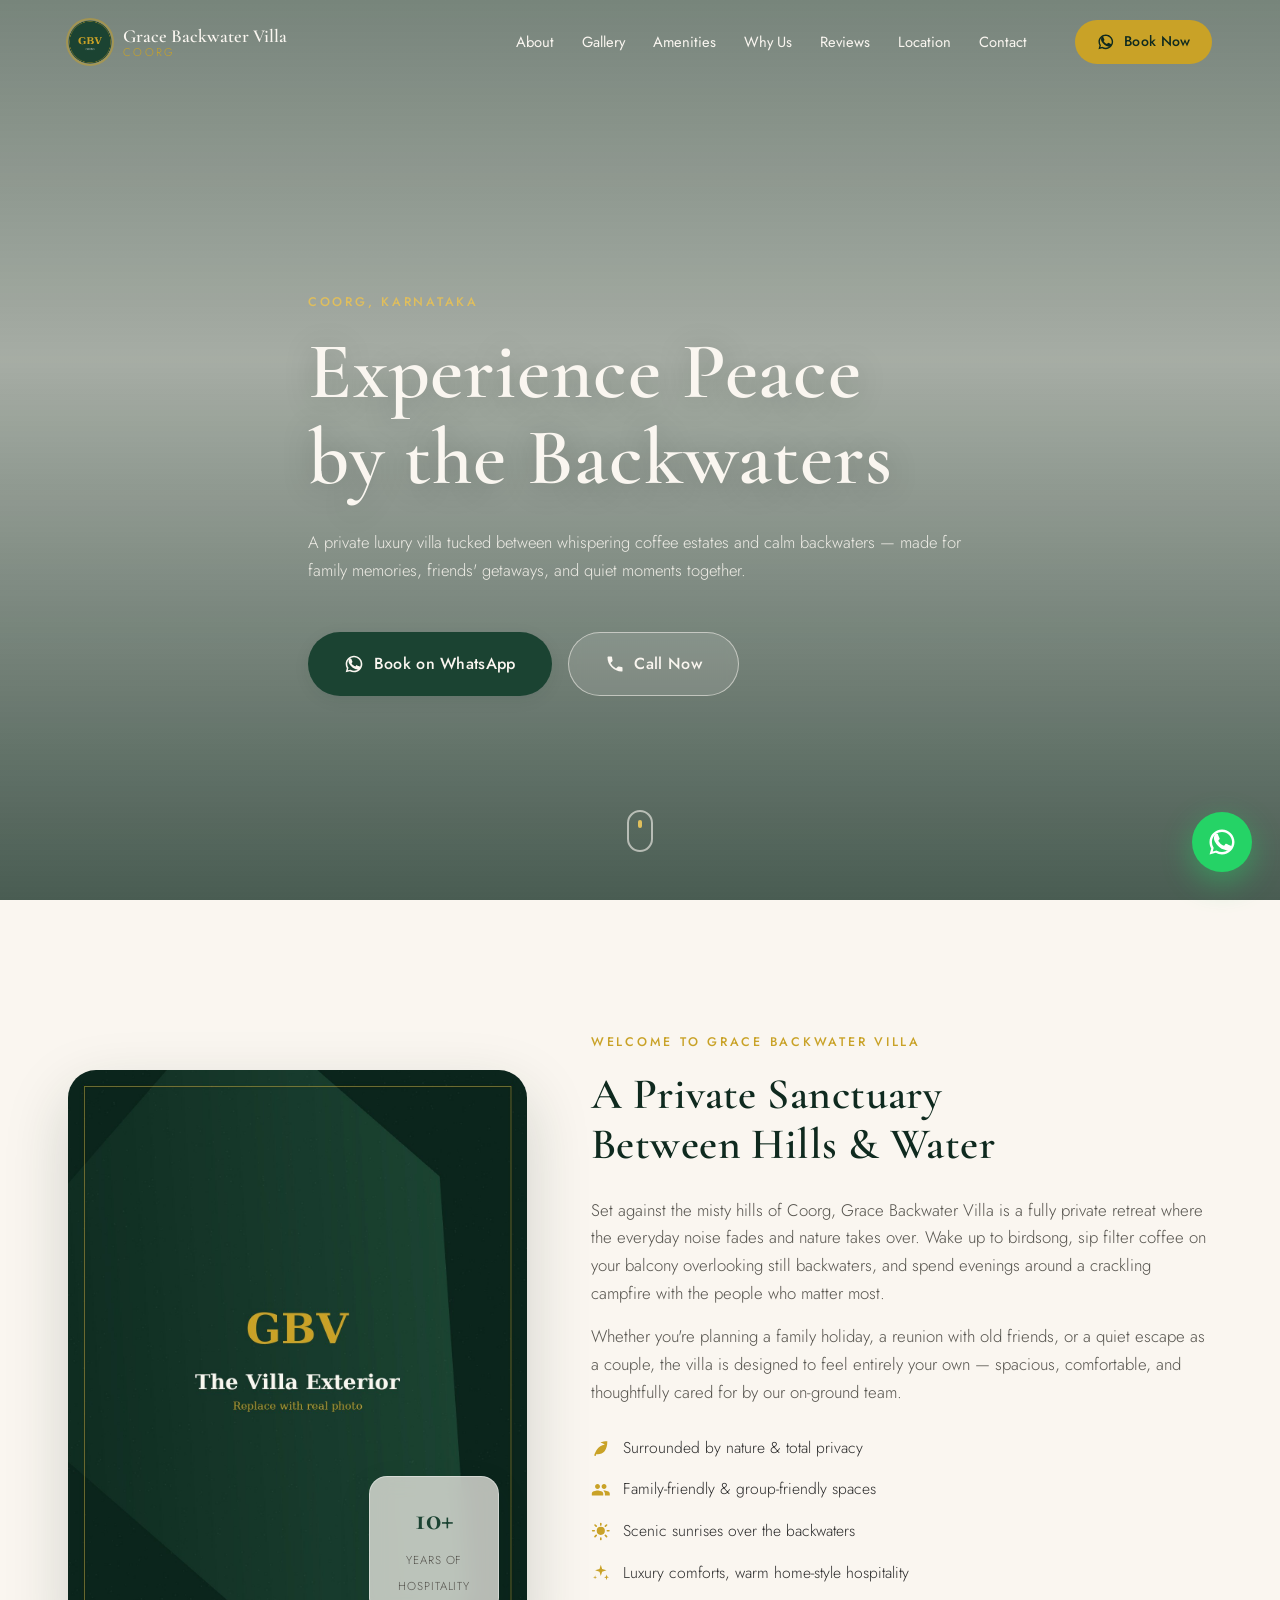
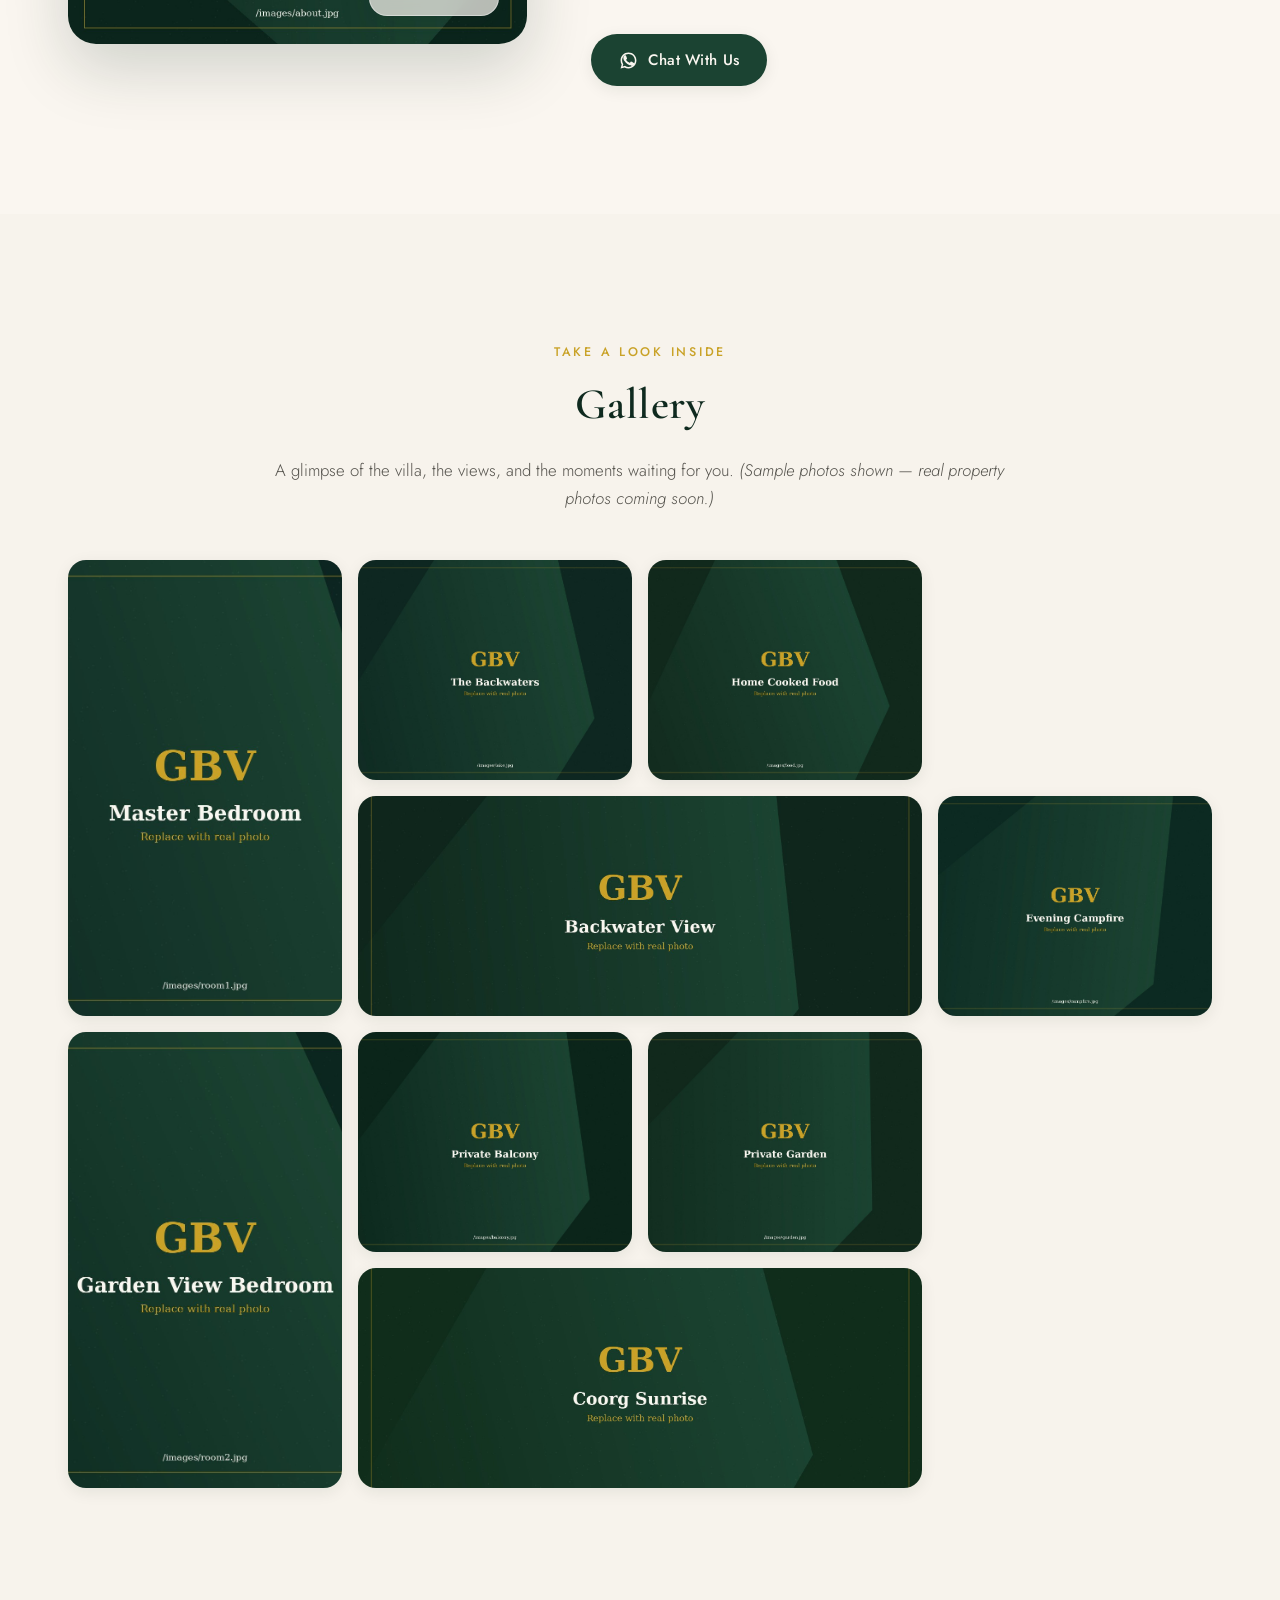
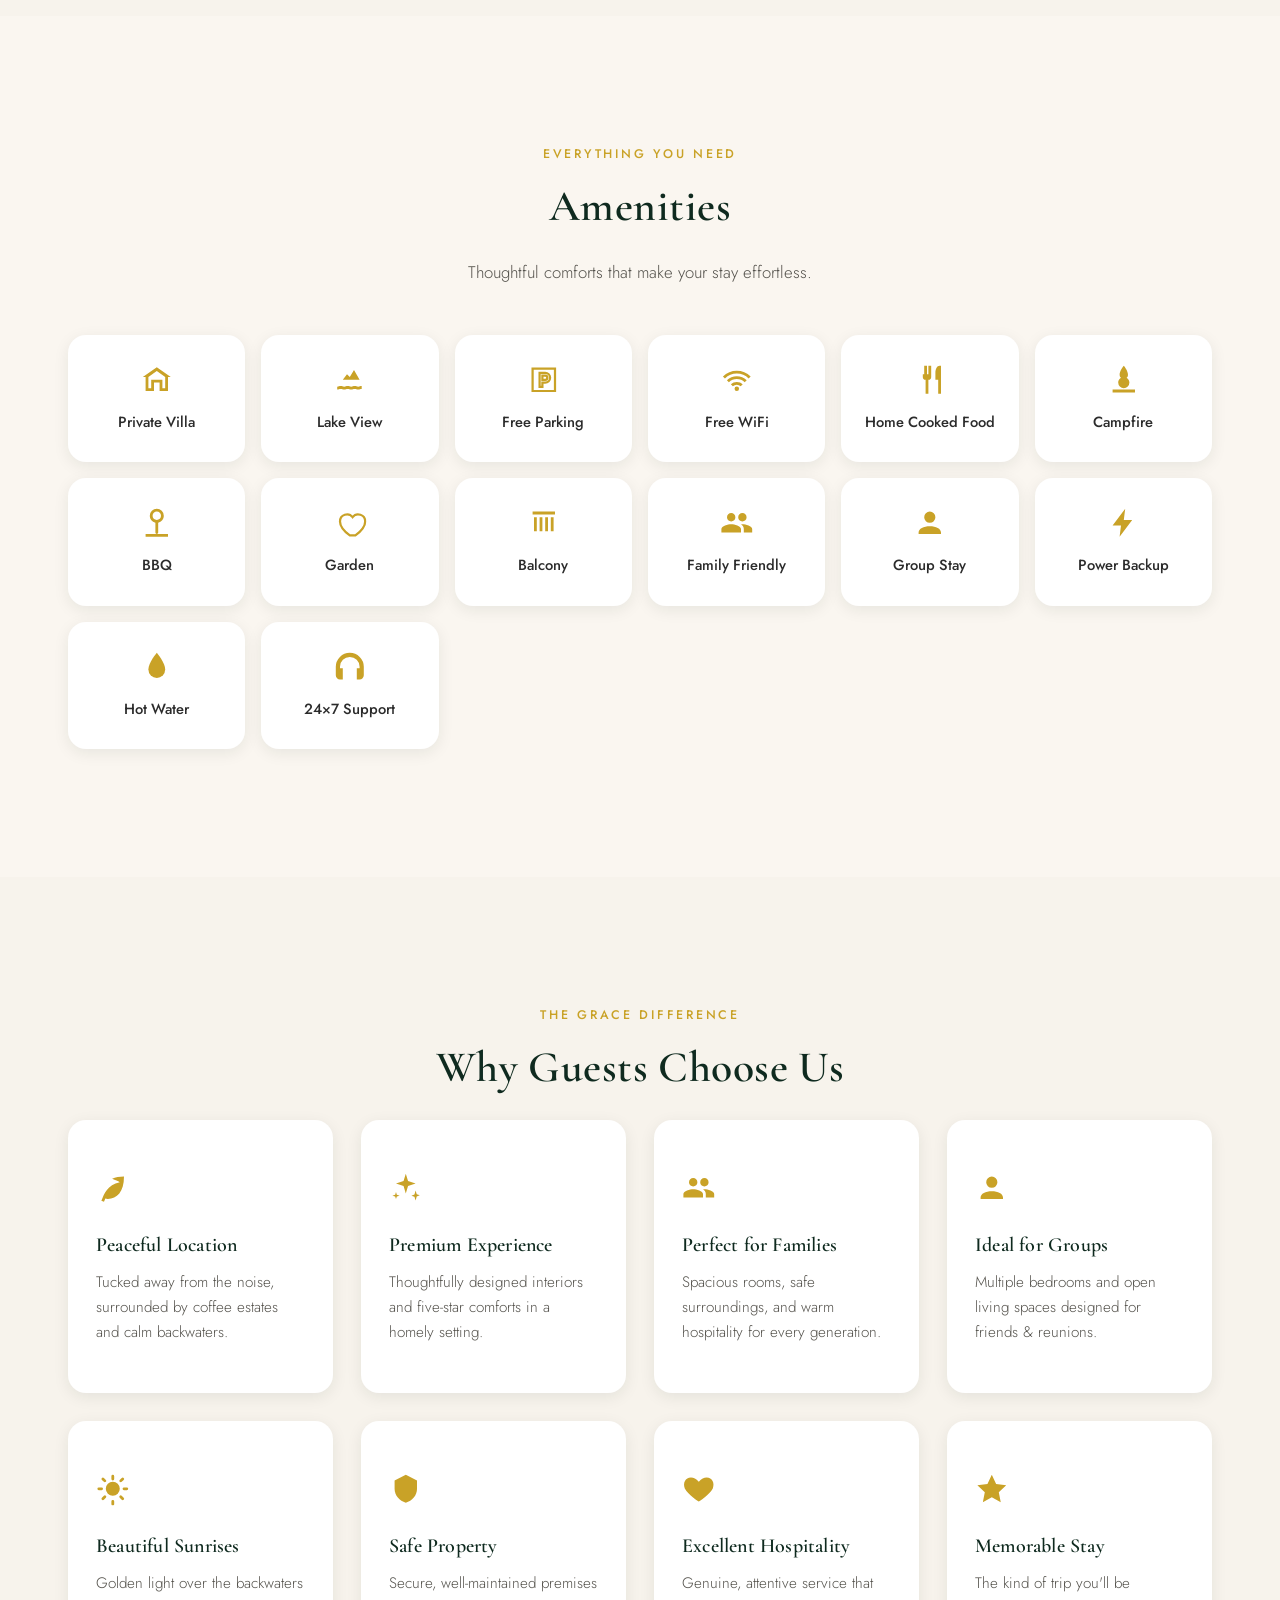
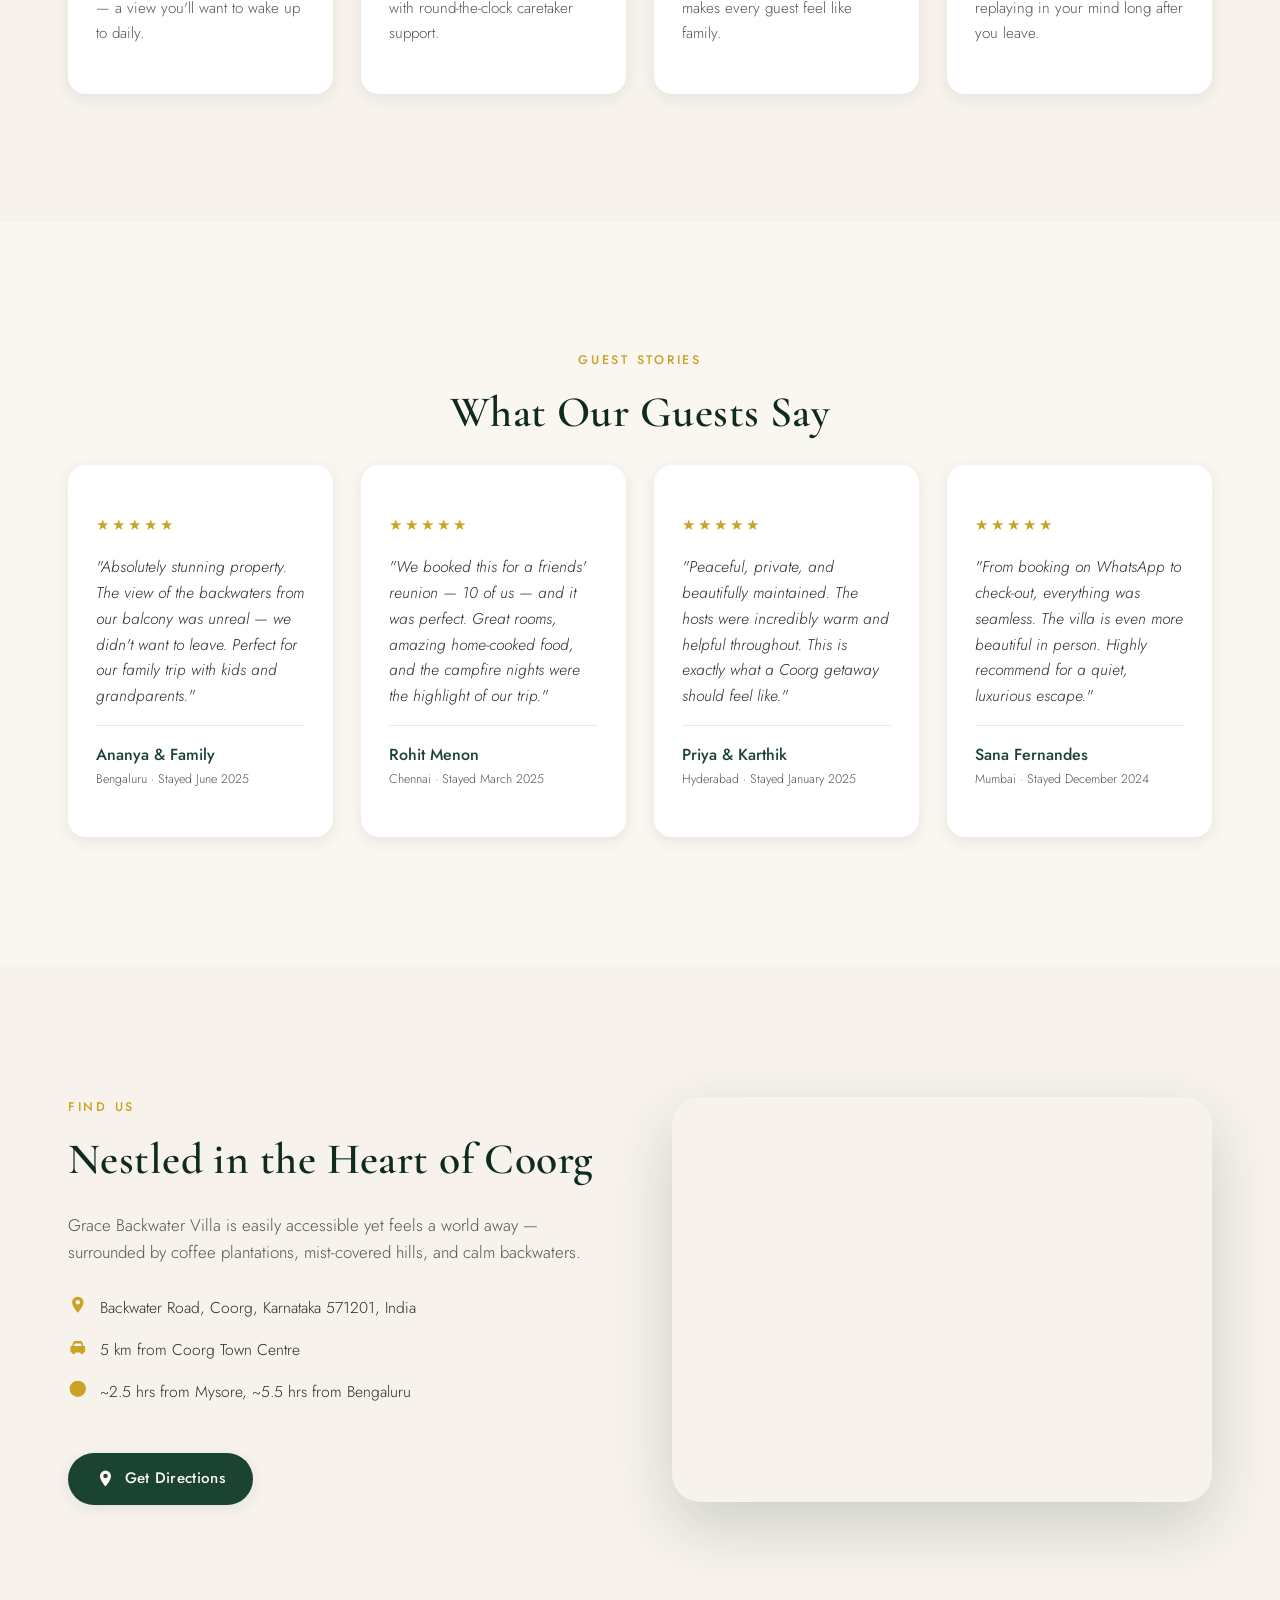
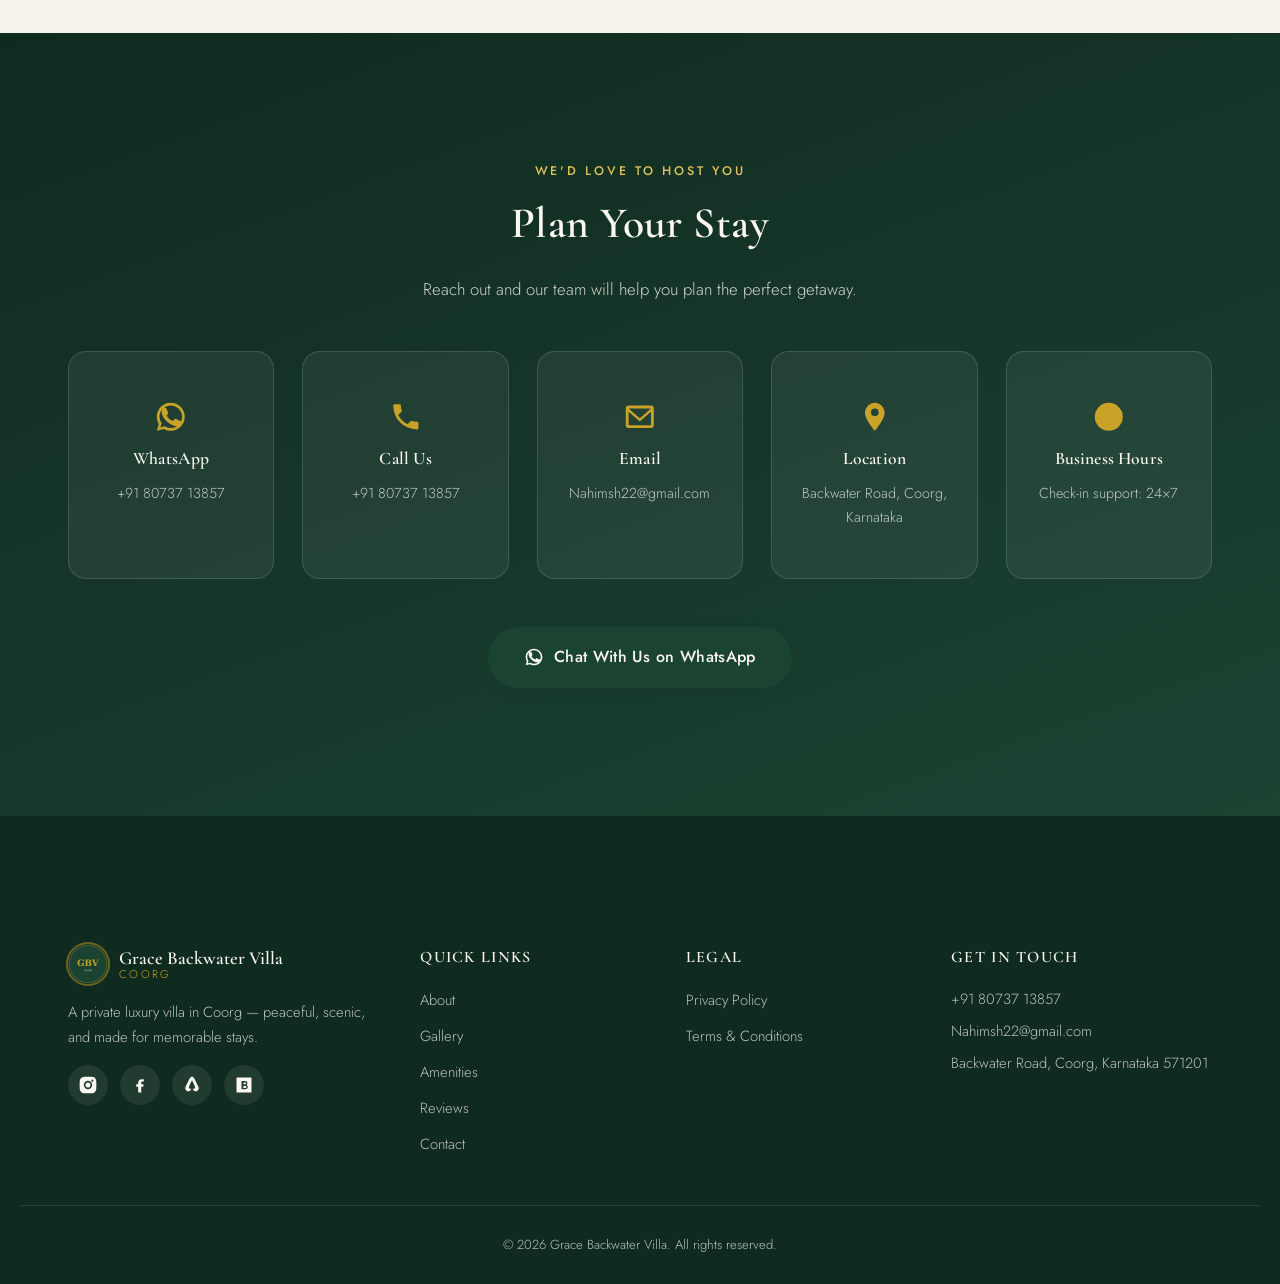
==== commit 3efa773d: "Replace placeholder contact details with real phone, WhatsApp, and email Updates all tel:/wa.me link" ====
--- a/index.html
+++ b/index.html
@@ -54,7 +54,7 @@
     "url": "https://www.gracebackwatervilla.com/",
     "logo": "https://www.gracebackwatervilla.com/images/logo.png",
     "description": "A private luxury villa in Coorg surrounded by lush greenery and calm backwaters, ideal for families, couples and group getaways.",
-    "telephone": "+91-00000-00000",
+    "telephone": "+91-80737-13857",
     "priceRange": "₹₹₹",
     "address": {
       "@type": "PostalAddress",
@@ -100,8 +100,8 @@
     "@type": "LocalBusiness",
     "name": "Grace Backwater Villa",
     "image": "https://www.gracebackwatervilla.com/images/hero.jpg",
-    "telephone": "+91-00000-00000",
-    "email": "hello@gracebackwatervilla.com",
+    "telephone": "+91-80737-13857",
+    "email": "Nahimsh22@gmail.com",
     "address": {
       "@type": "PostalAddress",
       "streetAddress": "Backwater Road",
@@ -143,7 +143,7 @@
           <li><a href="#location" class="nav-link">Location</a></li>
           <li><a href="#contact" class="nav-link">Contact</a></li>
         </ul>
-        <a href="https://wa.me/910000000000?text=Hi!%20I%27d%20like%20to%20know%20more%20about%20Grace%20Backwater%20Villa." class="btn btn-whatsapp nav-cta" target="_blank" rel="noopener">
+        <a href="https://wa.me/918073713857?text=Hi!%20I%27d%20like%20to%20know%20more%20about%20Grace%20Backwater%20Villa." class="btn btn-whatsapp nav-cta" target="_blank" rel="noopener">
           <svg class="icon" viewBox="0 0 24 24" aria-hidden="true"><use href="#icon-whatsapp"></use></svg>
           Book Now
         </a>
@@ -182,11 +182,11 @@
           made for family memories, friends' getaways, and quiet moments together.
         </p>
         <div class="hero-actions" data-aos>
-          <a href="https://wa.me/910000000000?text=Hi!%20I%27d%20like%20to%20book%20Grace%20Backwater%20Villa." class="btn btn-primary btn-lg" target="_blank" rel="noopener">
+          <a href="https://wa.me/918073713857?text=Hi!%20I%27d%20like%20to%20book%20Grace%20Backwater%20Villa." class="btn btn-primary btn-lg" target="_blank" rel="noopener">
             <svg class="icon" viewBox="0 0 24 24" aria-hidden="true"><use href="#icon-whatsapp"></use></svg>
             Book on WhatsApp
           </a>
-          <a href="tel:+910000000000" class="btn btn-ghost btn-lg">
+          <a href="tel:+918073713857" class="btn btn-ghost btn-lg">
             <svg class="icon" viewBox="0 0 24 24" aria-hidden="true"><use href="#icon-phone"></use></svg>
             Call Now
           </a>
@@ -243,7 +243,7 @@
             </li>
           </ul>
 
-          <a href="https://wa.me/910000000000?text=Hi!%20I%27d%20like%20to%20know%20more%20about%20Grace%20Backwater%20Villa." class="btn btn-primary" target="_blank" rel="noopener" data-aos>
+          <a href="https://wa.me/918073713857?text=Hi!%20I%27d%20like%20to%20know%20more%20about%20Grace%20Backwater%20Villa." class="btn btn-primary" target="_blank" rel="noopener" data-aos>
             <svg class="icon" viewBox="0 0 24 24" aria-hidden="true"><use href="#icon-whatsapp"></use></svg>
             Chat With Us
           </a>
@@ -471,20 +471,20 @@
         </p>
 
         <div class="contact-grid">
-          <a class="contact-card" href="https://wa.me/910000000000?text=Hi!%20I%27d%20like%20to%20book%20Grace%20Backwater%20Villa." target="_blank" rel="noopener" data-aos>
+          <a class="contact-card" href="https://wa.me/918073713857?text=Hi!%20I%27d%20like%20to%20book%20Grace%20Backwater%20Villa." target="_blank" rel="noopener" data-aos>
             <svg class="icon icon-lg" viewBox="0 0 24 24" aria-hidden="true"><use href="#icon-whatsapp"></use></svg>
             <h3>WhatsApp</h3>
-            <p>+91 00000 00000</p>
+            <p>+91 80737 13857</p>
           </a>
-          <a class="contact-card" href="tel:+910000000000" data-aos>
+          <a class="contact-card" href="tel:+918073713857" data-aos>
             <svg class="icon icon-lg" viewBox="0 0 24 24" aria-hidden="true"><use href="#icon-phone"></use></svg>
             <h3>Call Us</h3>
-            <p>+91 00000 00000</p>
+            <p>+91 80737 13857</p>
           </a>
-          <a class="contact-card" href="mailto:hello@gracebackwatervilla.com" data-aos>
+          <a class="contact-card" href="mailto:Nahimsh22@gmail.com" data-aos>
             <svg class="icon icon-lg" viewBox="0 0 24 24" aria-hidden="true"><use href="#icon-mail"></use></svg>
             <h3>Email</h3>
-            <p>hello@gracebackwatervilla.com</p>
+            <p>Nahimsh22@gmail.com</p>
           </a>
           <div class="contact-card" data-aos>
             <svg class="icon icon-lg" viewBox="0 0 24 24" aria-hidden="true"><use href="#icon-pin"></use></svg>
@@ -498,7 +498,7 @@
           </div>
         </div>
 
-        <a href="https://wa.me/910000000000?text=Hi!%20I%27d%20like%20to%20book%20Grace%20Backwater%20Villa." class="btn btn-primary btn-lg contact-main-cta" target="_blank" rel="noopener" data-aos>
+        <a href="https://wa.me/918073713857?text=Hi!%20I%27d%20like%20to%20book%20Grace%20Backwater%20Villa." class="btn btn-primary btn-lg contact-main-cta" target="_blank" rel="noopener" data-aos>
           <svg class="icon" viewBox="0 0 24 24" aria-hidden="true"><use href="#icon-whatsapp"></use></svg>
           Chat With Us on WhatsApp
         </a>
@@ -547,8 +547,8 @@
 
       <div class="footer-contact">
         <h4>Get in Touch</h4>
-        <p><a href="tel:+910000000000">+91 00000 00000</a></p>
-        <p><a href="mailto:hello@gracebackwatervilla.com">hello@gracebackwatervilla.com</a></p>
+        <p><a href="tel:+918073713857">+91 80737 13857</a></p>
+        <p><a href="mailto:Nahimsh22@gmail.com">Nahimsh22@gmail.com</a></p>
         <p>Backwater Road, Coorg, Karnataka 571201</p>
       </div>
     </div>
@@ -560,7 +560,7 @@
 
   <!-- Floating WhatsApp Button -->
   <a
-    href="https://wa.me/910000000000?text=Hi!%20I%27d%20like%20to%20book%20Grace%20Backwater%20Villa."
+    href="https://wa.me/918073713857?text=Hi!%20I%27d%20like%20to%20book%20Grace%20Backwater%20Villa."
     class="whatsapp-float"
     target="_blank"
     rel="noopener"
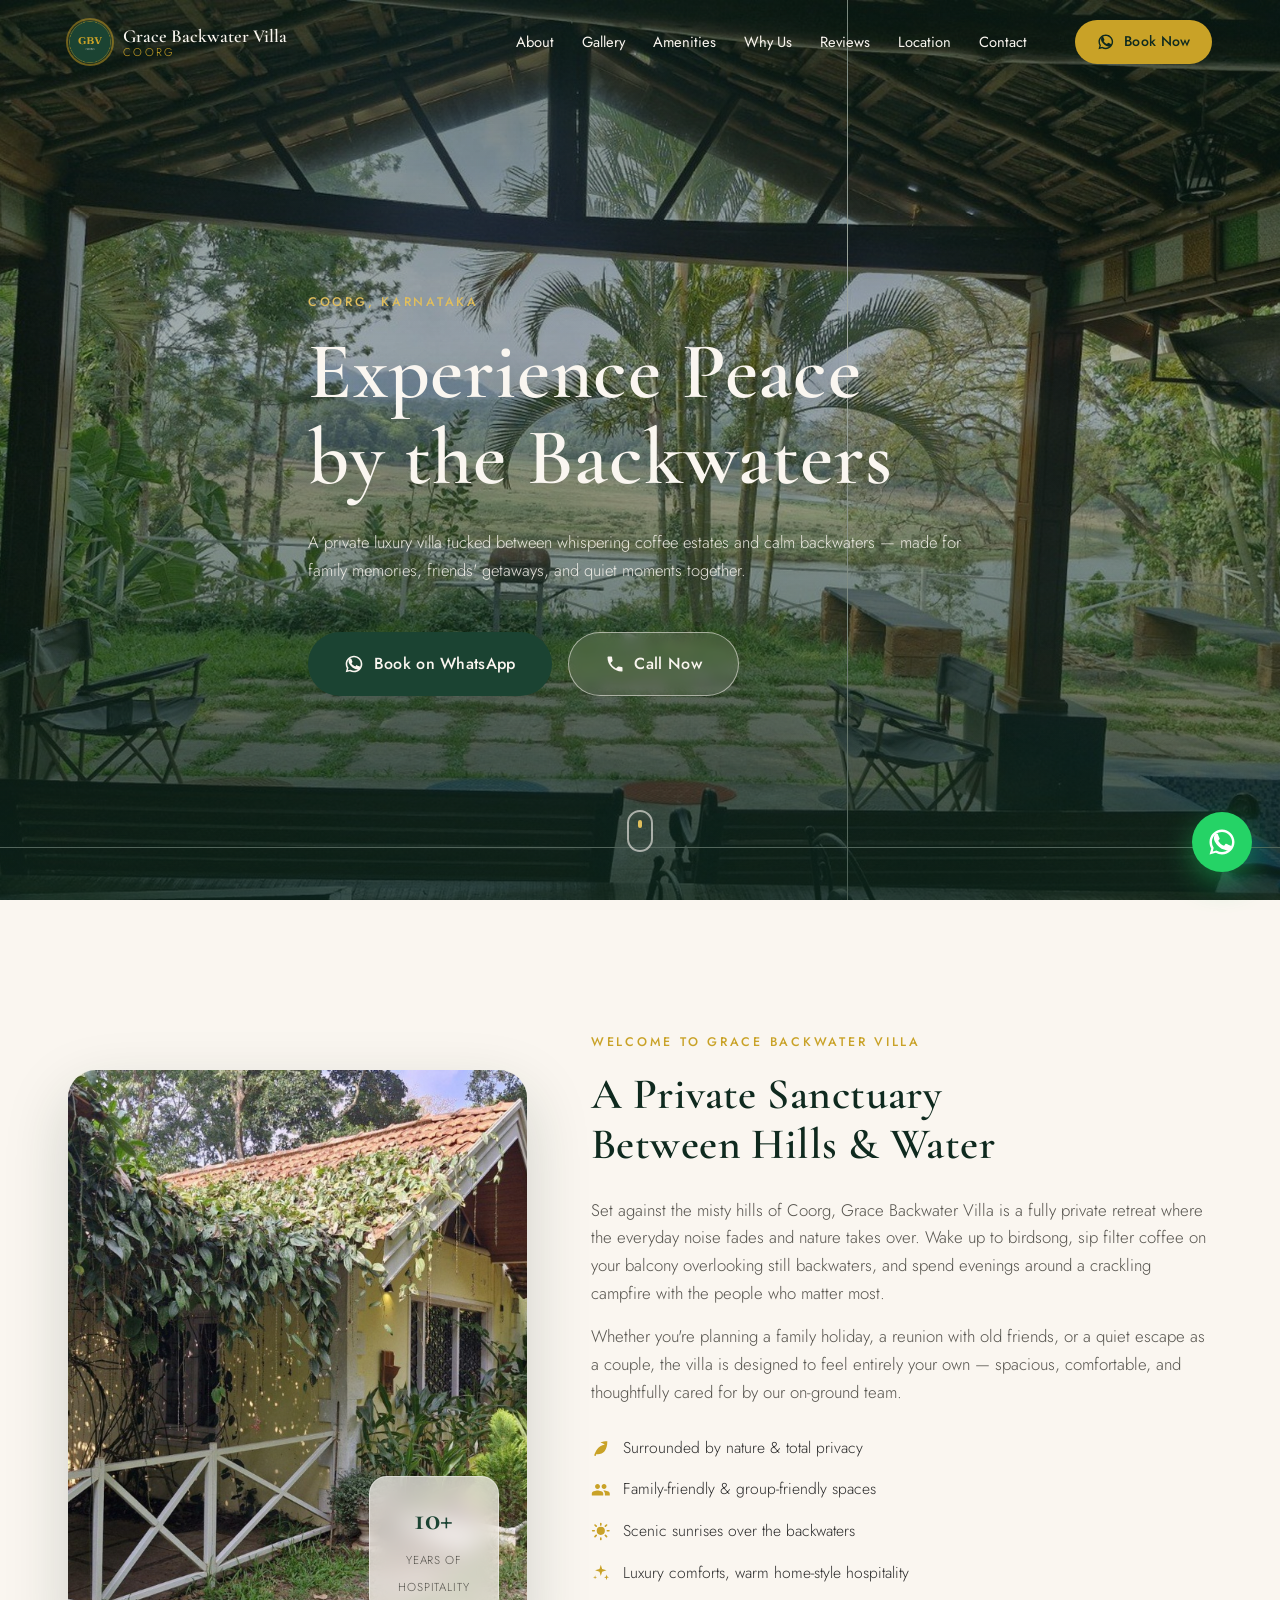
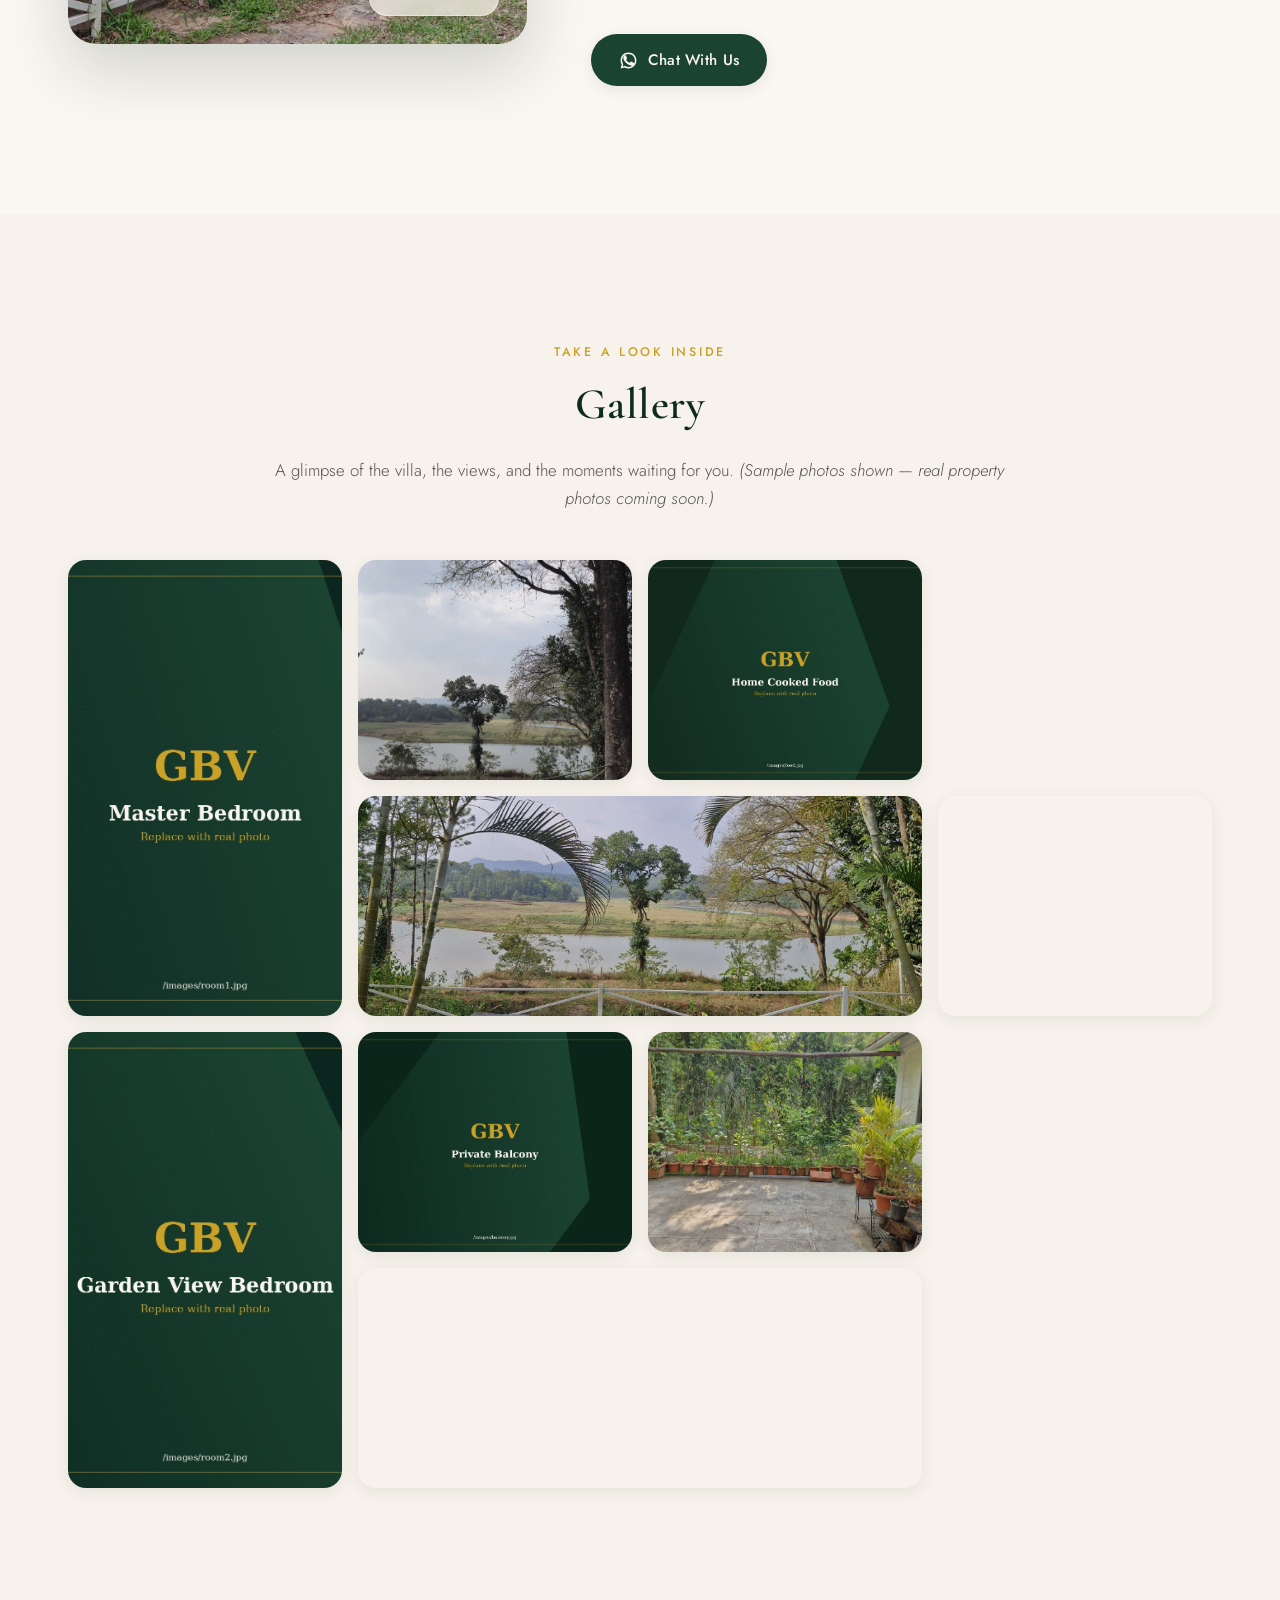
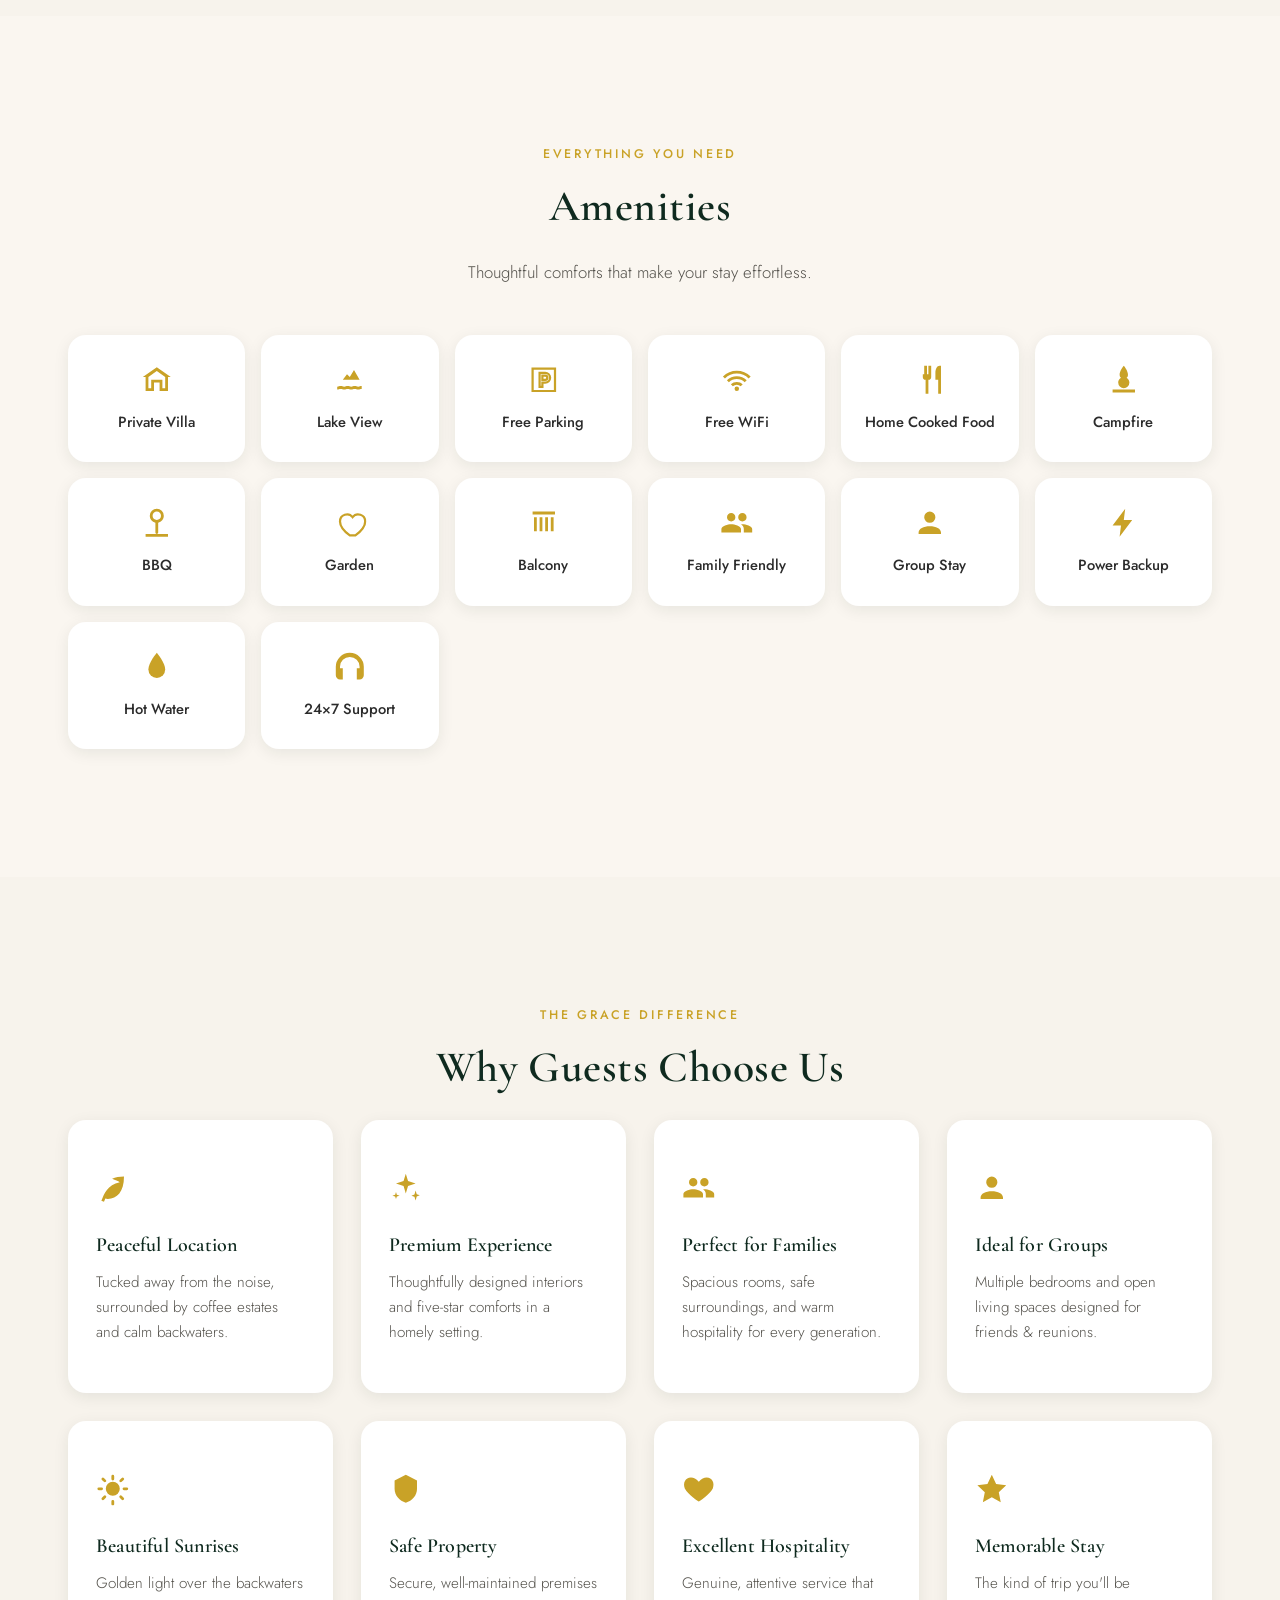
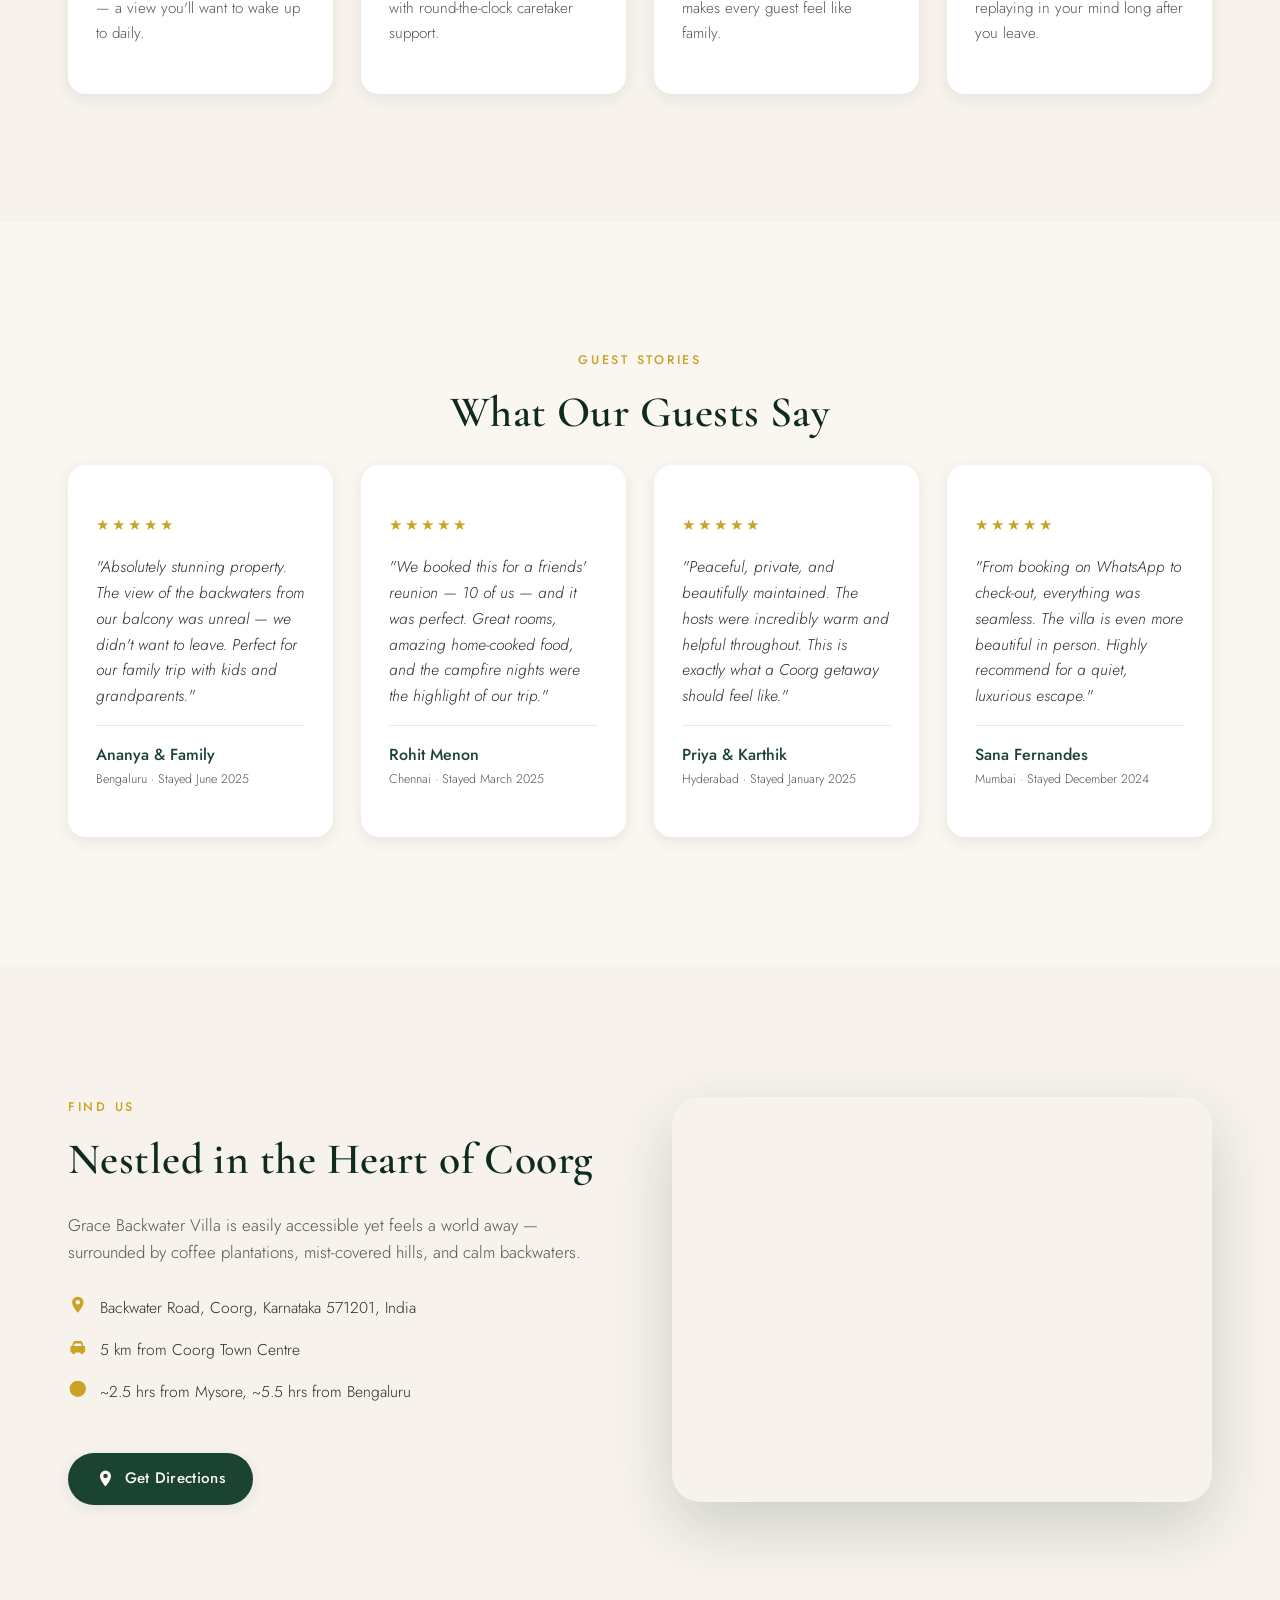
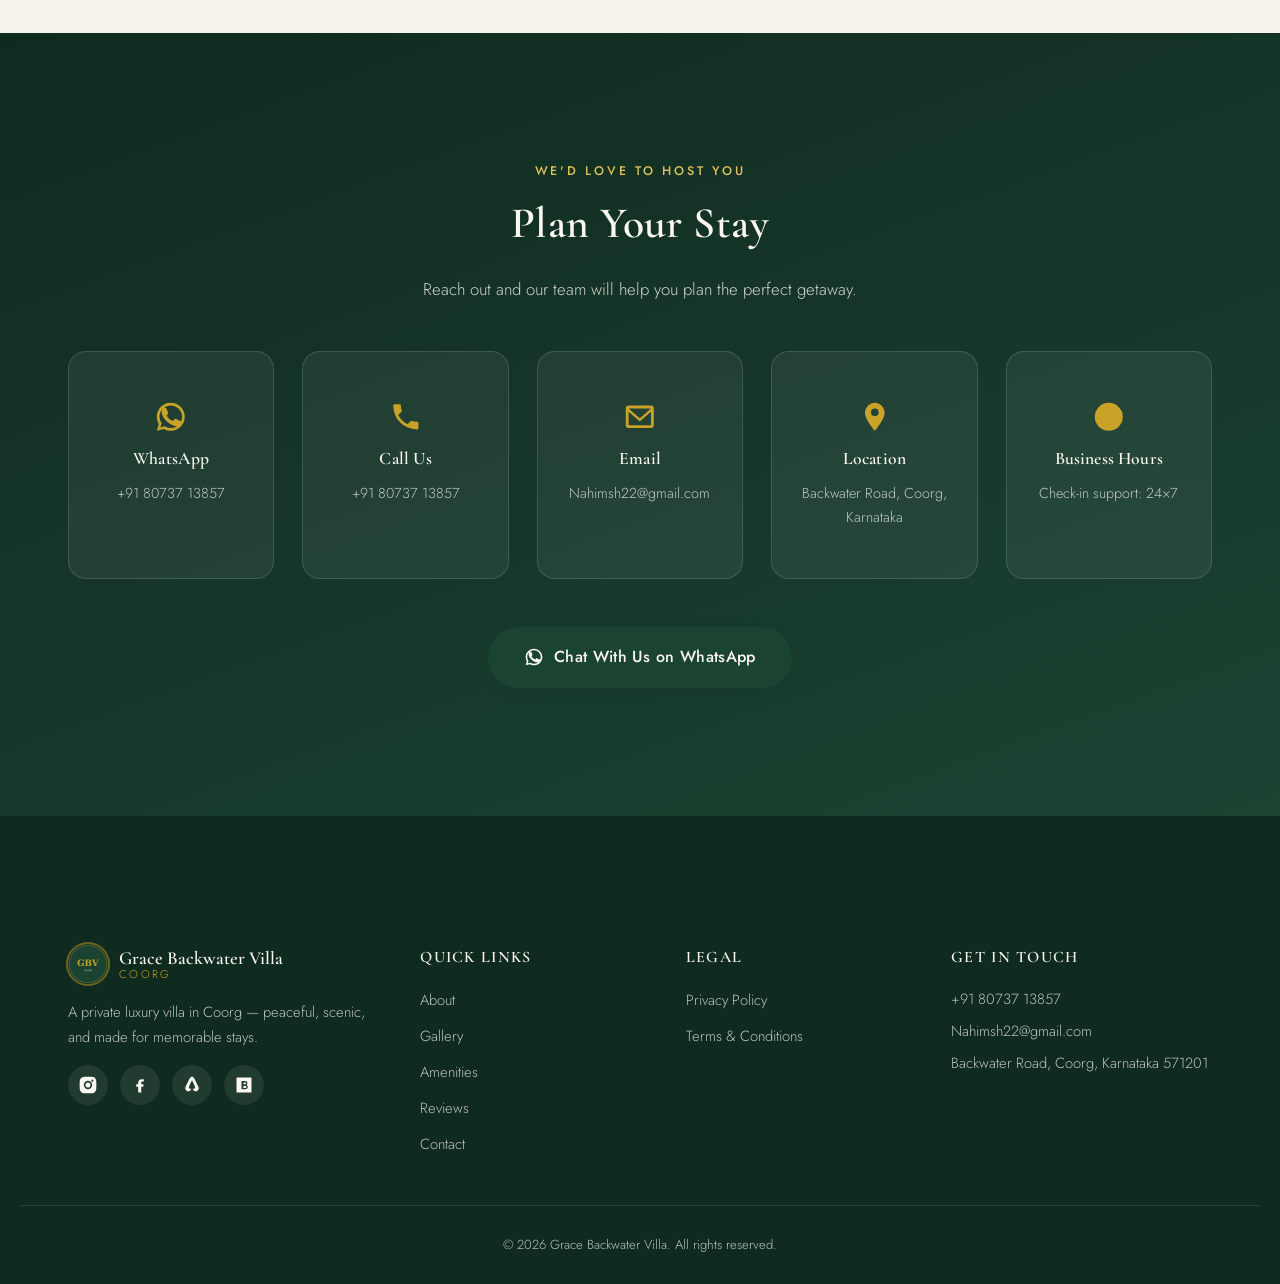
==== commit 2856aa4e: "Replace hero, about, garden, campfire, view, lake, and BBQ placeholders with real property photos Cr" ====
--- a/index.html
+++ b/index.html
@@ -164,7 +164,7 @@
         <source media="(max-width: 640px)" srcset="images/hero-mobile.jpg" />
         <img
           src="images/hero.jpg"
-          alt="Grace Backwater Villa surrounded by lush greenery at golden hour, Coorg"
+          alt="View of the backwaters and hills from Grace Backwater Villa's covered riverside pavilion, Coorg"
           class="hero-img"
           fetchpriority="high"
           decoding="async"
@@ -279,8 +279,8 @@
             <figcaption>Backwater View</figcaption>
           </figure>
           <figure class="masonry-item" data-aos>
-            <img src="images/campfire.jpg" alt="Evening campfire setup at the villa garden" loading="lazy" decoding="async" width="1600" height="1067" />
-            <figcaption>Evening Campfire</figcaption>
+            <img src="images/campfire.jpg" alt="Riverside campfire corner with bench seating at Grace Backwater Villa" loading="lazy" decoding="async" width="1600" height="1067" />
+            <figcaption>Campfire Corner</figcaption>
           </figure>
           <figure class="masonry-item span-tall" data-aos>
             <img src="images/room2.jpg" alt="Cosy garden-view bedroom at Grace Backwater Villa" loading="lazy" decoding="async" width="1600" height="1067" />
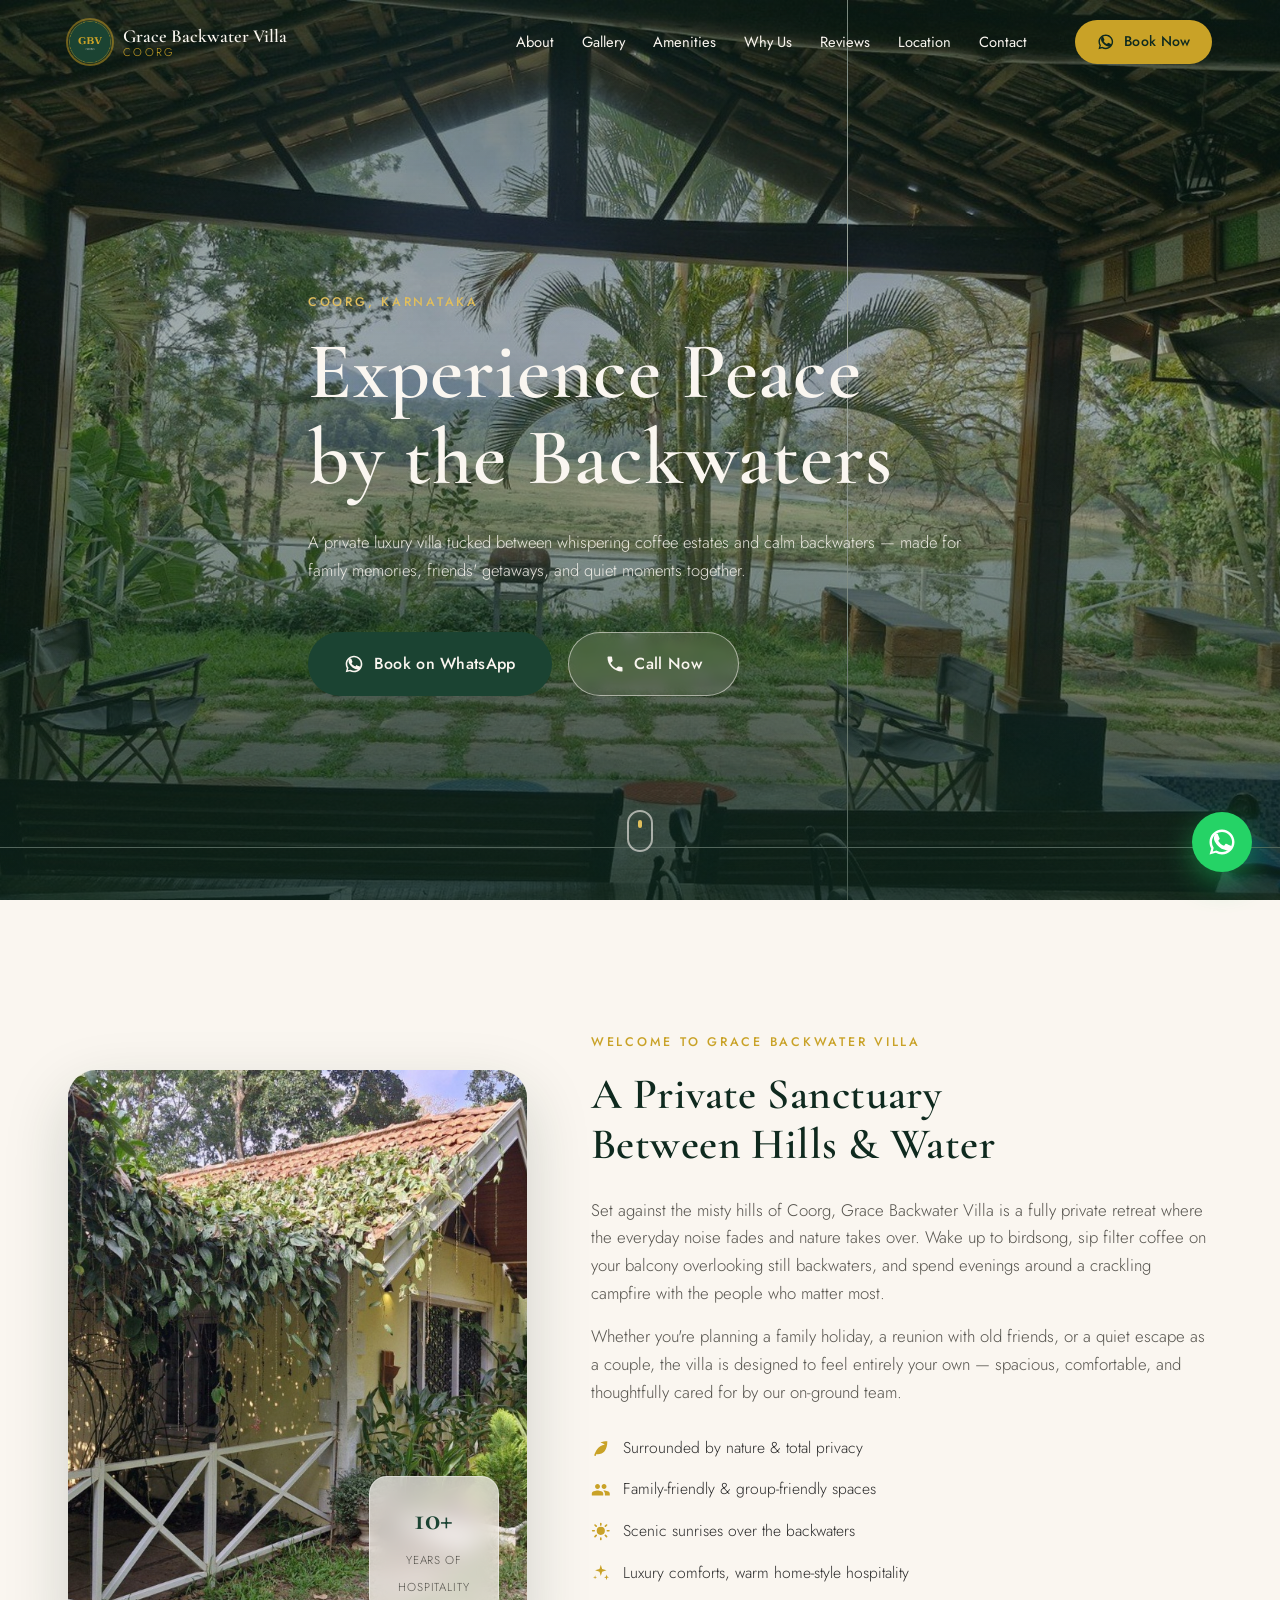
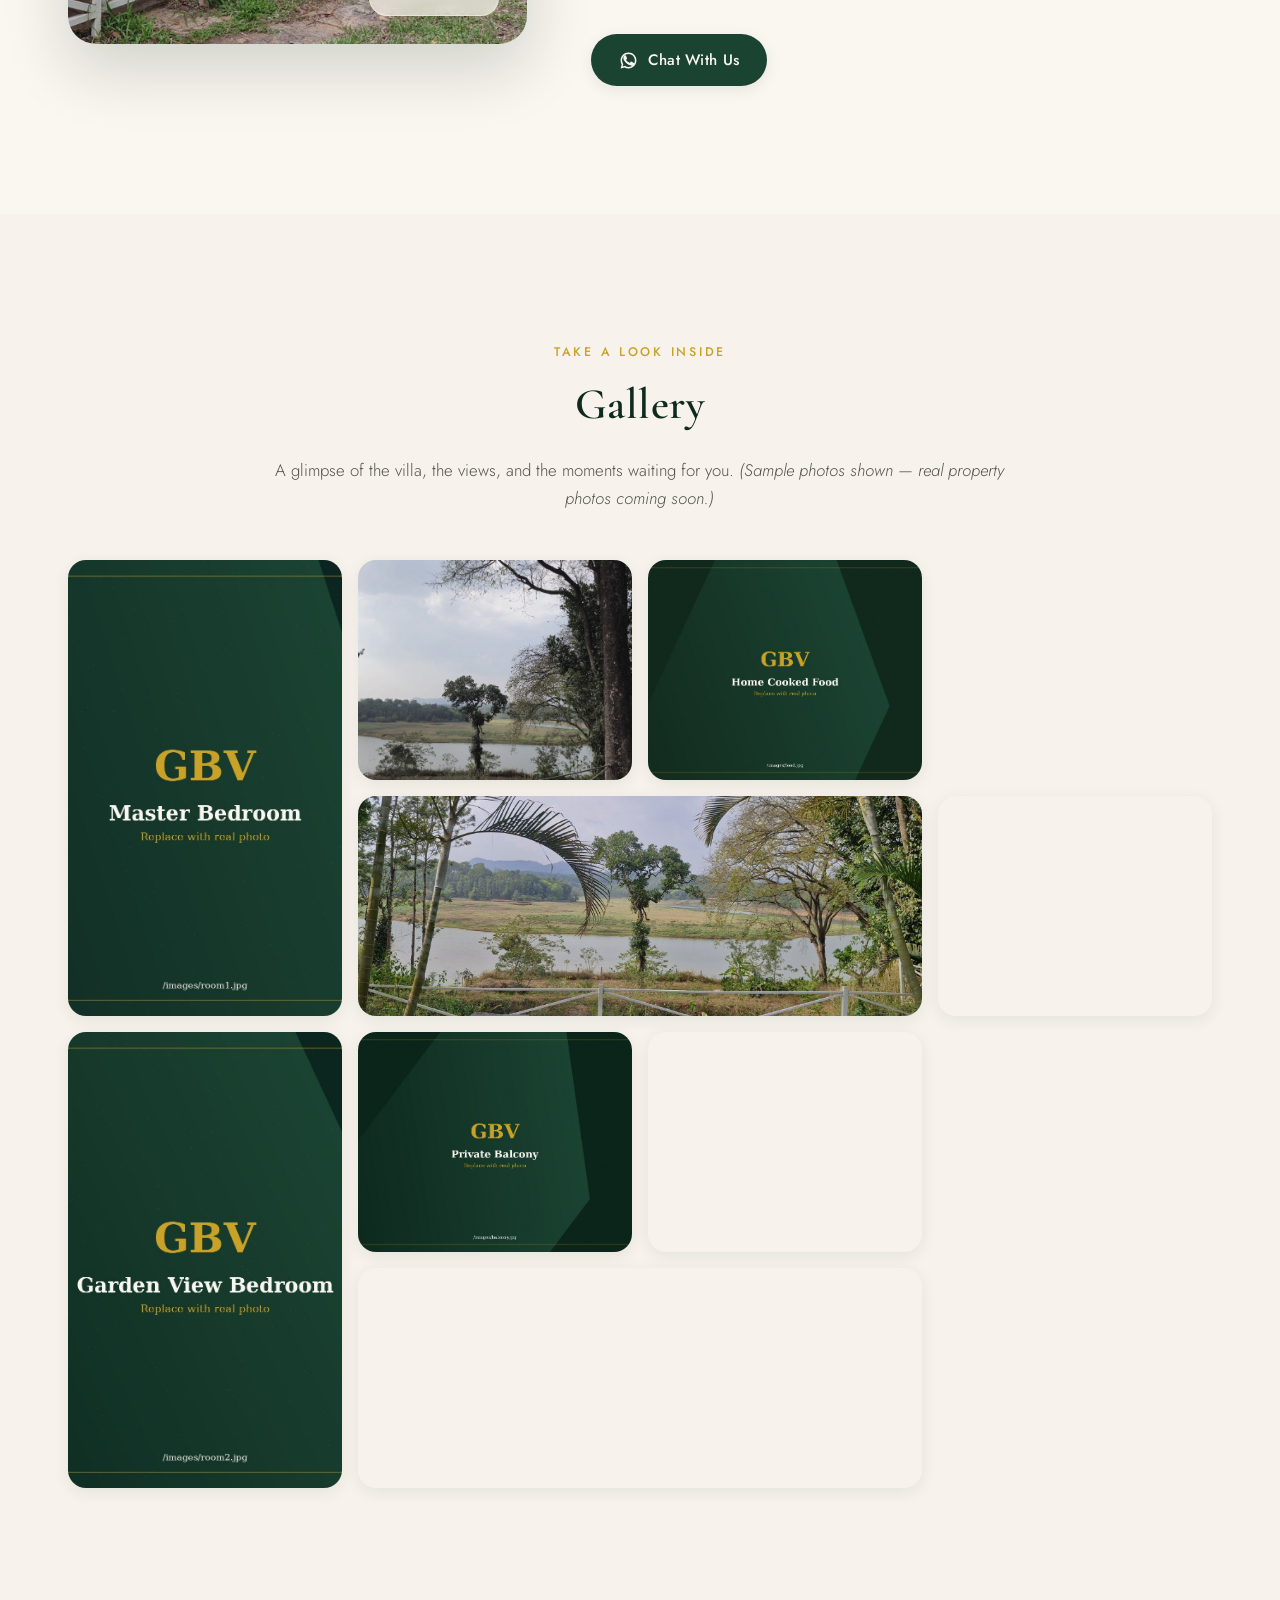
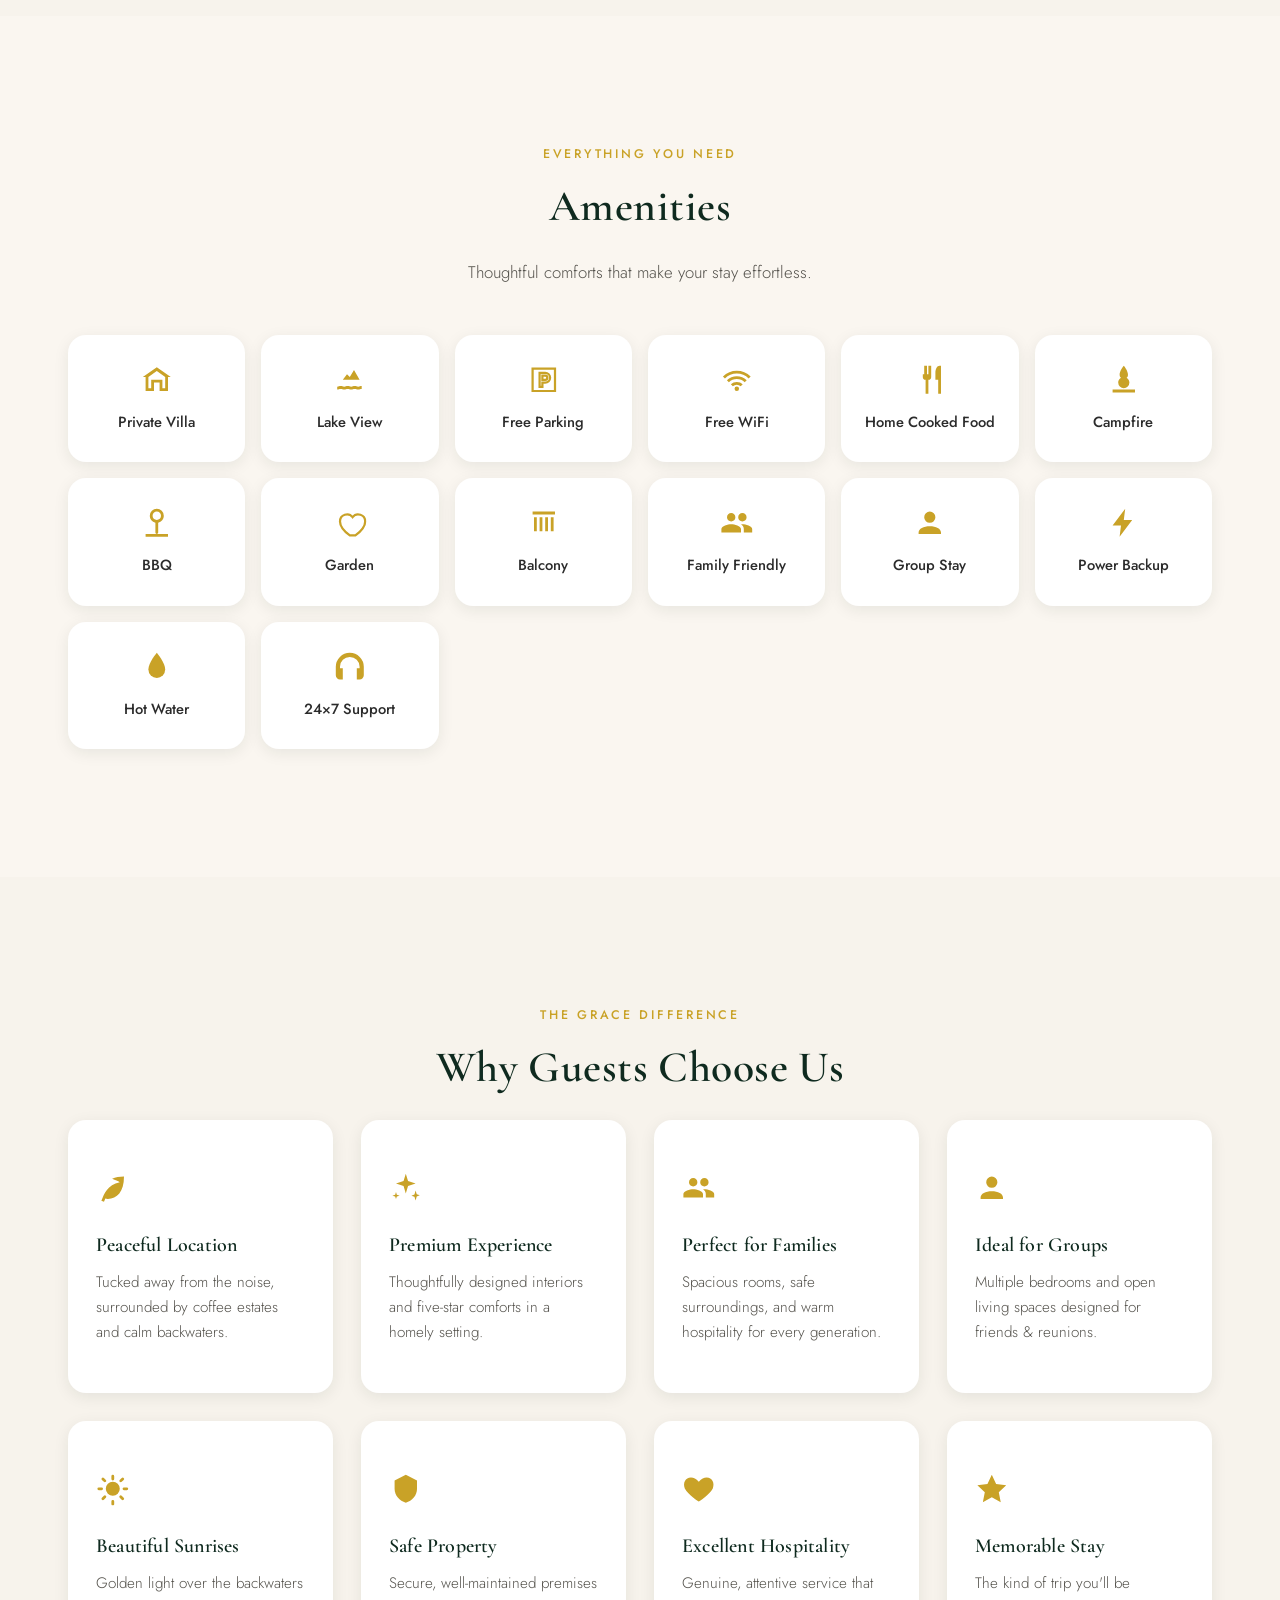
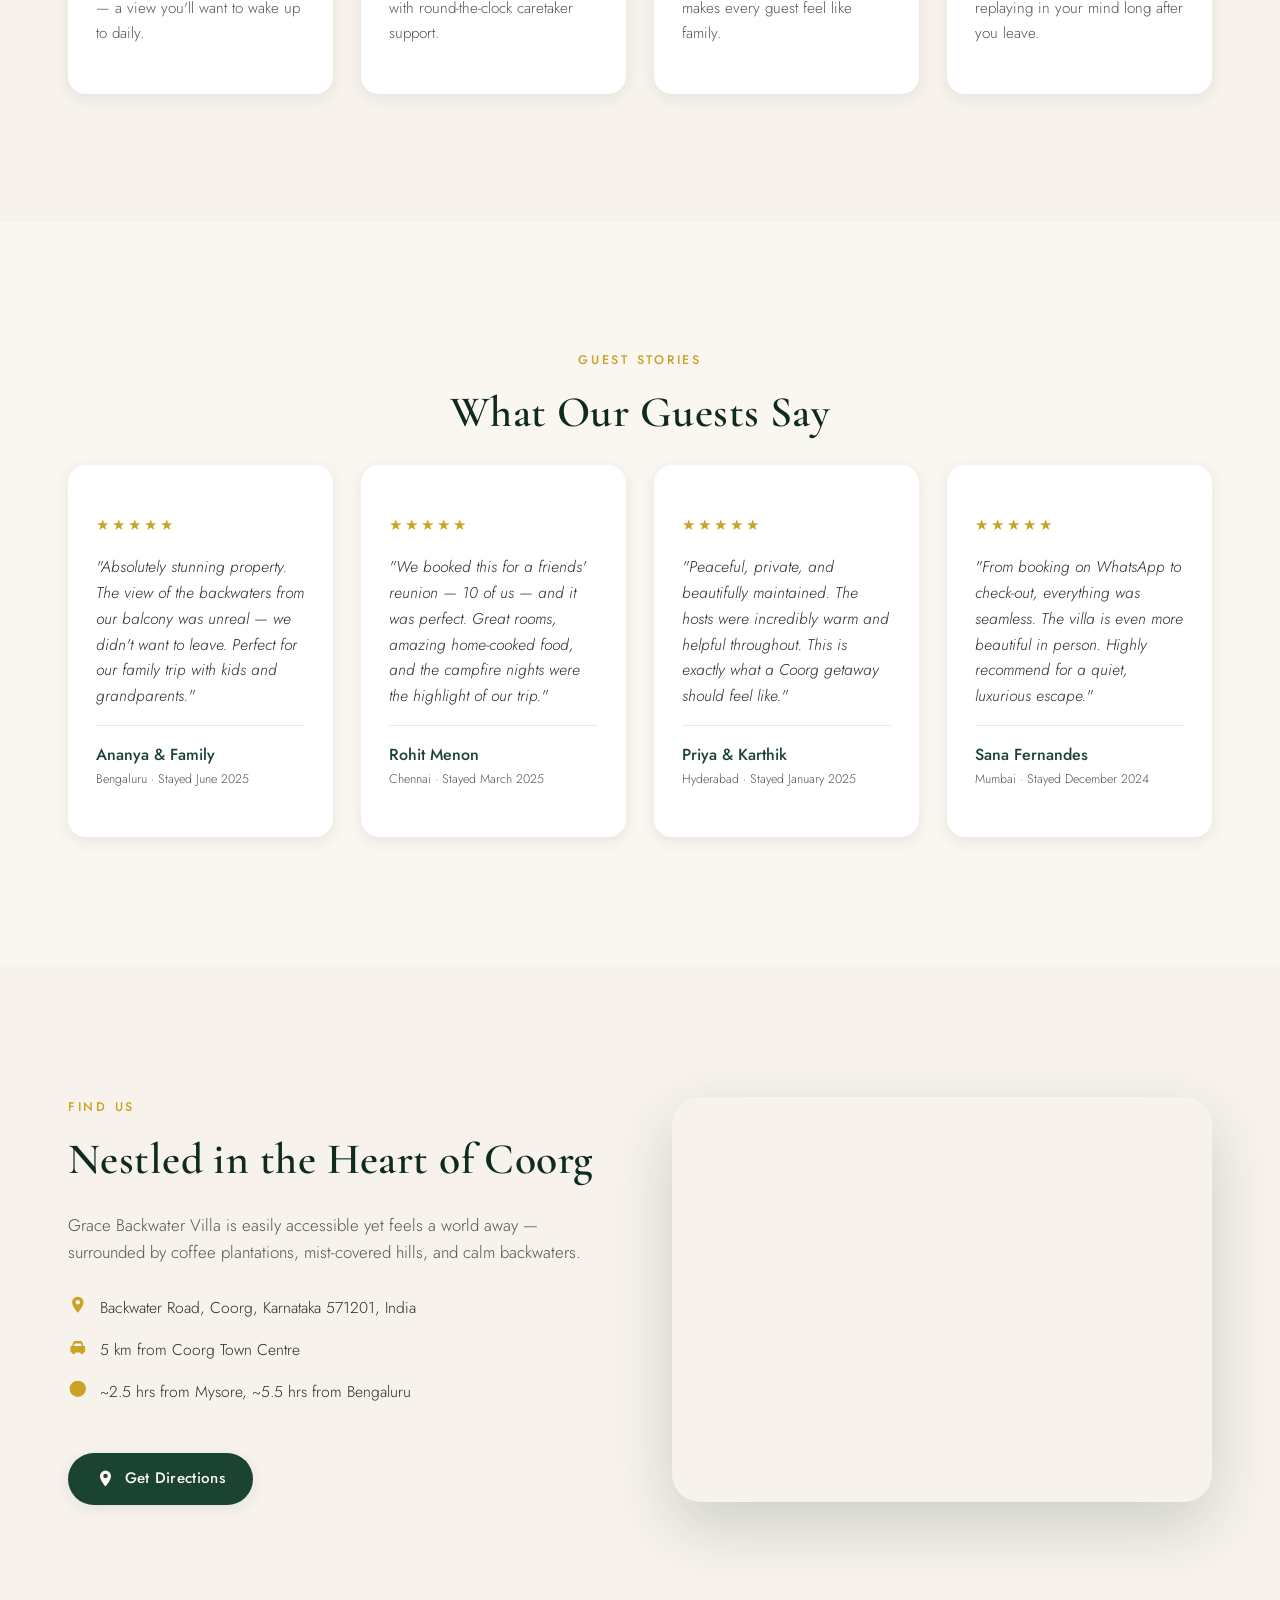
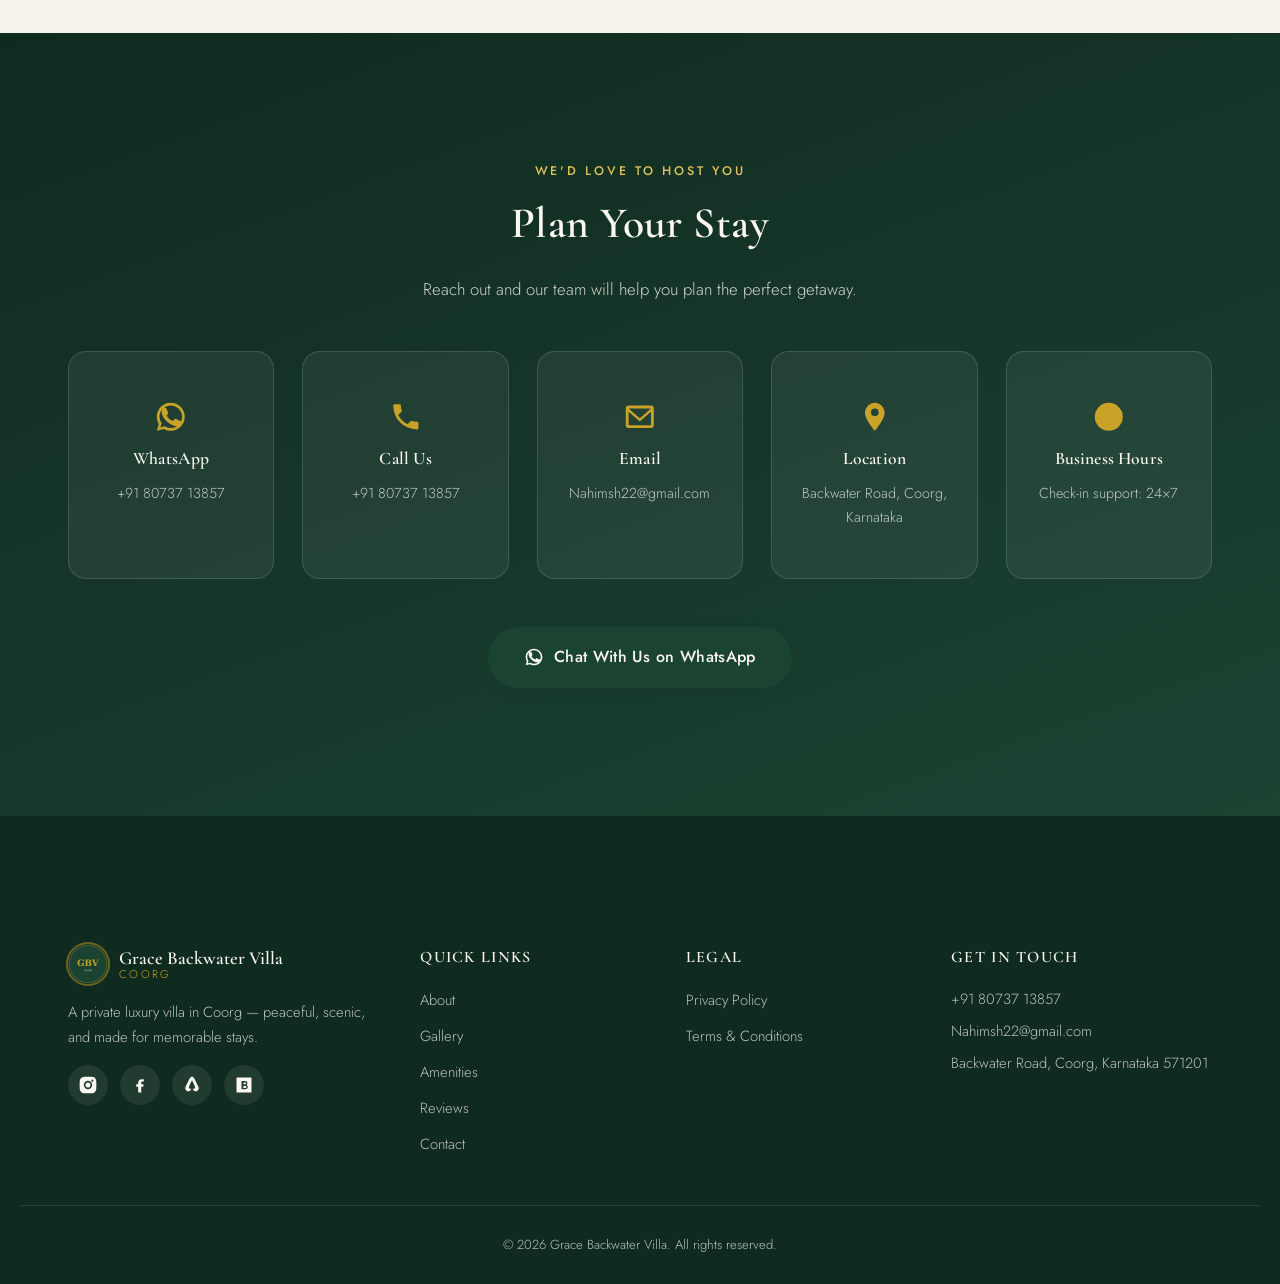
==== commit 445a2fd8: "Update canonical domain to gracebackwatervillacoorg.com Replaces the placeholder domain across the c" ====
--- a/index.html
+++ b/index.html
@@ -8,24 +8,24 @@
   <meta name="keywords" content="Grace Backwater Villa, Coorg villa, luxury villa Coorg, private villa Coorg, family resort Coorg, group stay Coorg, backwater villa, homestay Coorg" />
   <meta name="author" content="Grace Backwater Villa" />
   <meta name="robots" content="index, follow" />
-  <link rel="canonical" href="https://www.gracebackwatervilla.com/" />
+  <link rel="canonical" href="https://www.gracebackwatervillacoorg.com/" />
 
   <!-- Open Graph -->
   <meta property="og:type" content="website" />
   <meta property="og:site_name" content="Grace Backwater Villa" />
   <meta property="og:title" content="Grace Backwater Villa, Coorg | Experience Peace by the Backwaters" />
   <meta property="og:description" content="A private luxury villa in Coorg surrounded by lush greenery and calm backwaters. Perfect for families, couples, and group getaways." />
-  <meta property="og:image" content="https://www.gracebackwatervilla.com/images/og-image.jpg" />
+  <meta property="og:image" content="https://www.gracebackwatervillacoorg.com/images/og-image.jpg" />
   <meta property="og:image:width" content="1200" />
   <meta property="og:image:height" content="630" />
-  <meta property="og:url" content="https://www.gracebackwatervilla.com/" />
+  <meta property="og:url" content="https://www.gracebackwatervillacoorg.com/" />
   <meta property="og:locale" content="en_IN" />
 
   <!-- Twitter Card -->
   <meta name="twitter:card" content="summary_large_image" />
   <meta name="twitter:title" content="Grace Backwater Villa, Coorg" />
   <meta name="twitter:description" content="Experience peace by the backwaters. A private luxury villa in Coorg for families, couples & groups." />
-  <meta name="twitter:image" content="https://www.gracebackwatervilla.com/images/og-image.jpg" />
+  <meta name="twitter:image" content="https://www.gracebackwatervillacoorg.com/images/og-image.jpg" />
 
   <!-- Theme -->
   <meta name="theme-color" content="#1B4332" />
@@ -50,9 +50,9 @@
     "@context": "https://schema.org",
     "@type": "LodgingBusiness",
     "name": "Grace Backwater Villa",
-    "image": "https://www.gracebackwatervilla.com/images/hero.jpg",
-    "url": "https://www.gracebackwatervilla.com/",
-    "logo": "https://www.gracebackwatervilla.com/images/logo.png",
+    "image": "https://www.gracebackwatervillacoorg.com/images/hero.jpg",
+    "url": "https://www.gracebackwatervillacoorg.com/",
+    "logo": "https://www.gracebackwatervillacoorg.com/images/logo.png",
     "description": "A private luxury villa in Coorg surrounded by lush greenery and calm backwaters, ideal for families, couples and group getaways.",
     "telephone": "+91-80737-13857",
     "priceRange": "₹₹₹",
@@ -99,7 +99,7 @@
     "@context": "https://schema.org",
     "@type": "LocalBusiness",
     "name": "Grace Backwater Villa",
-    "image": "https://www.gracebackwatervilla.com/images/hero.jpg",
+    "image": "https://www.gracebackwatervillacoorg.com/images/hero.jpg",
     "telephone": "+91-80737-13857",
     "email": "Nahimsh22@gmail.com",
     "address": {
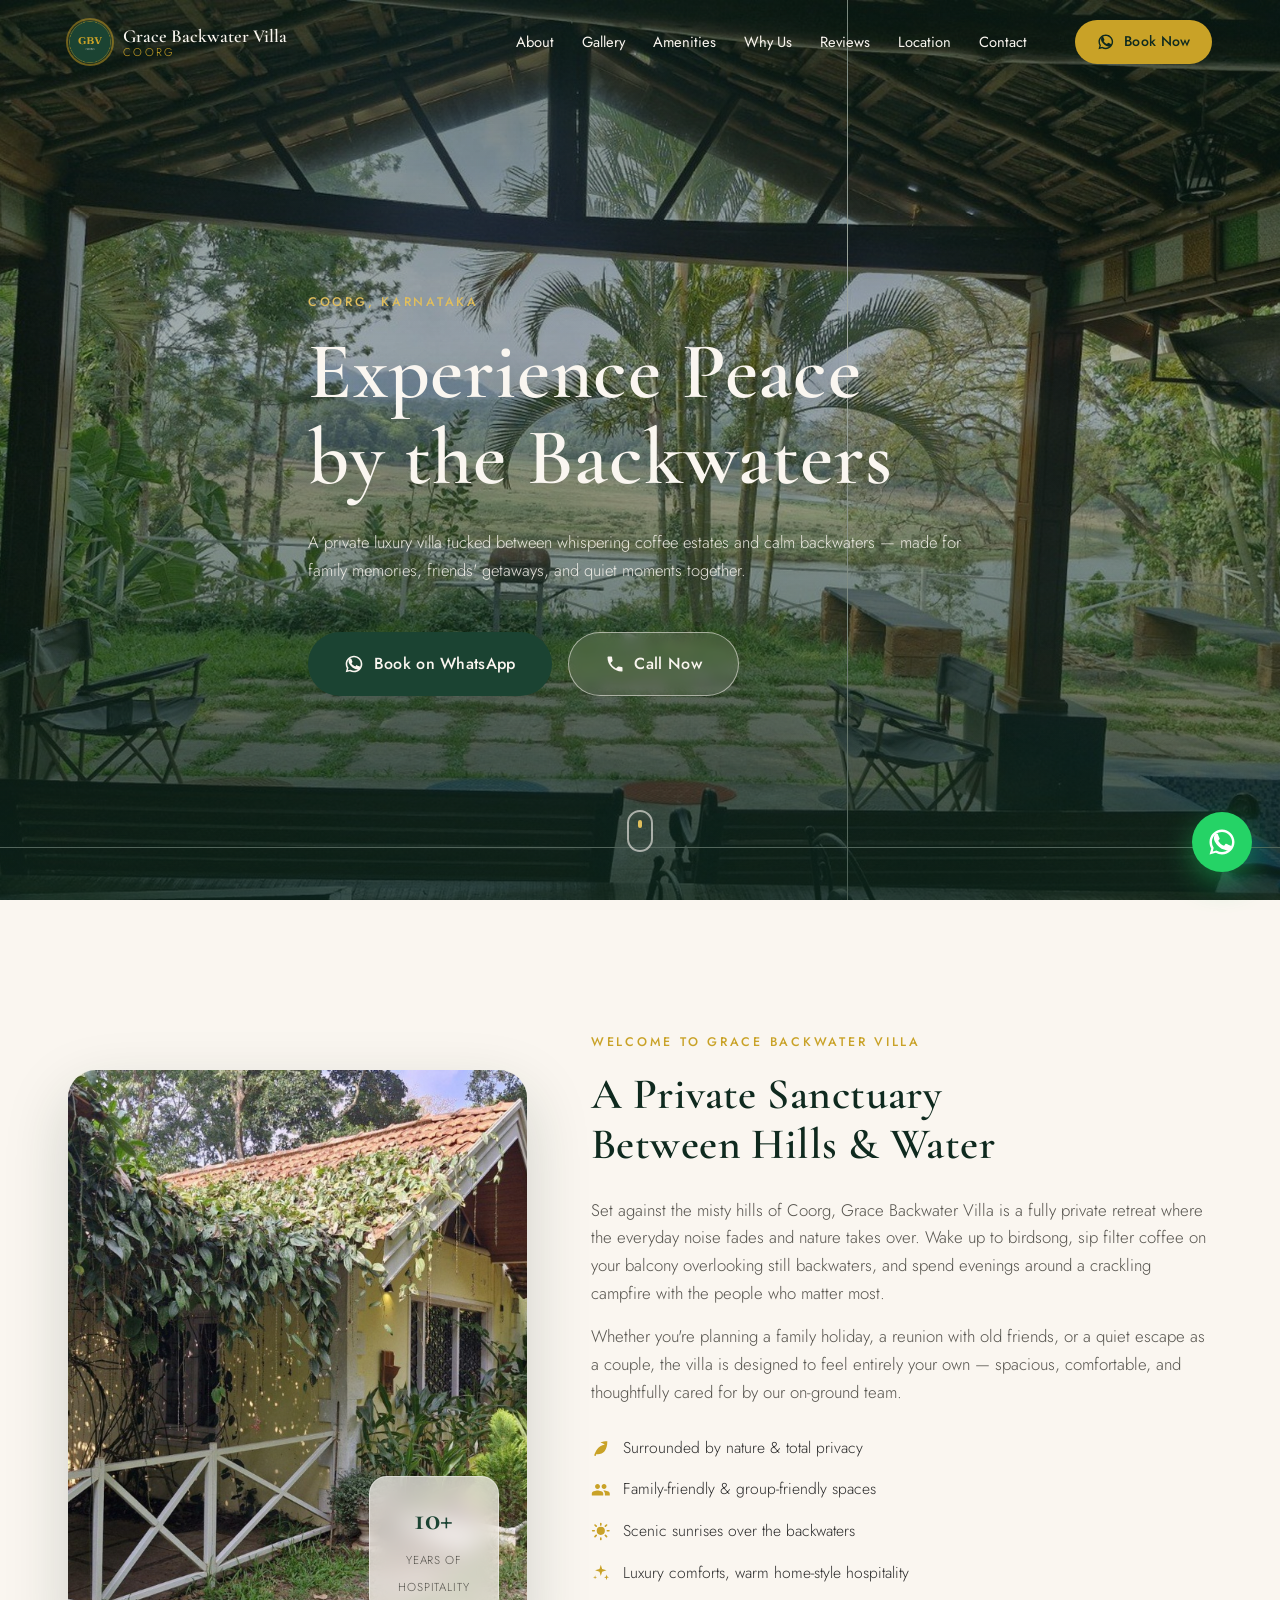
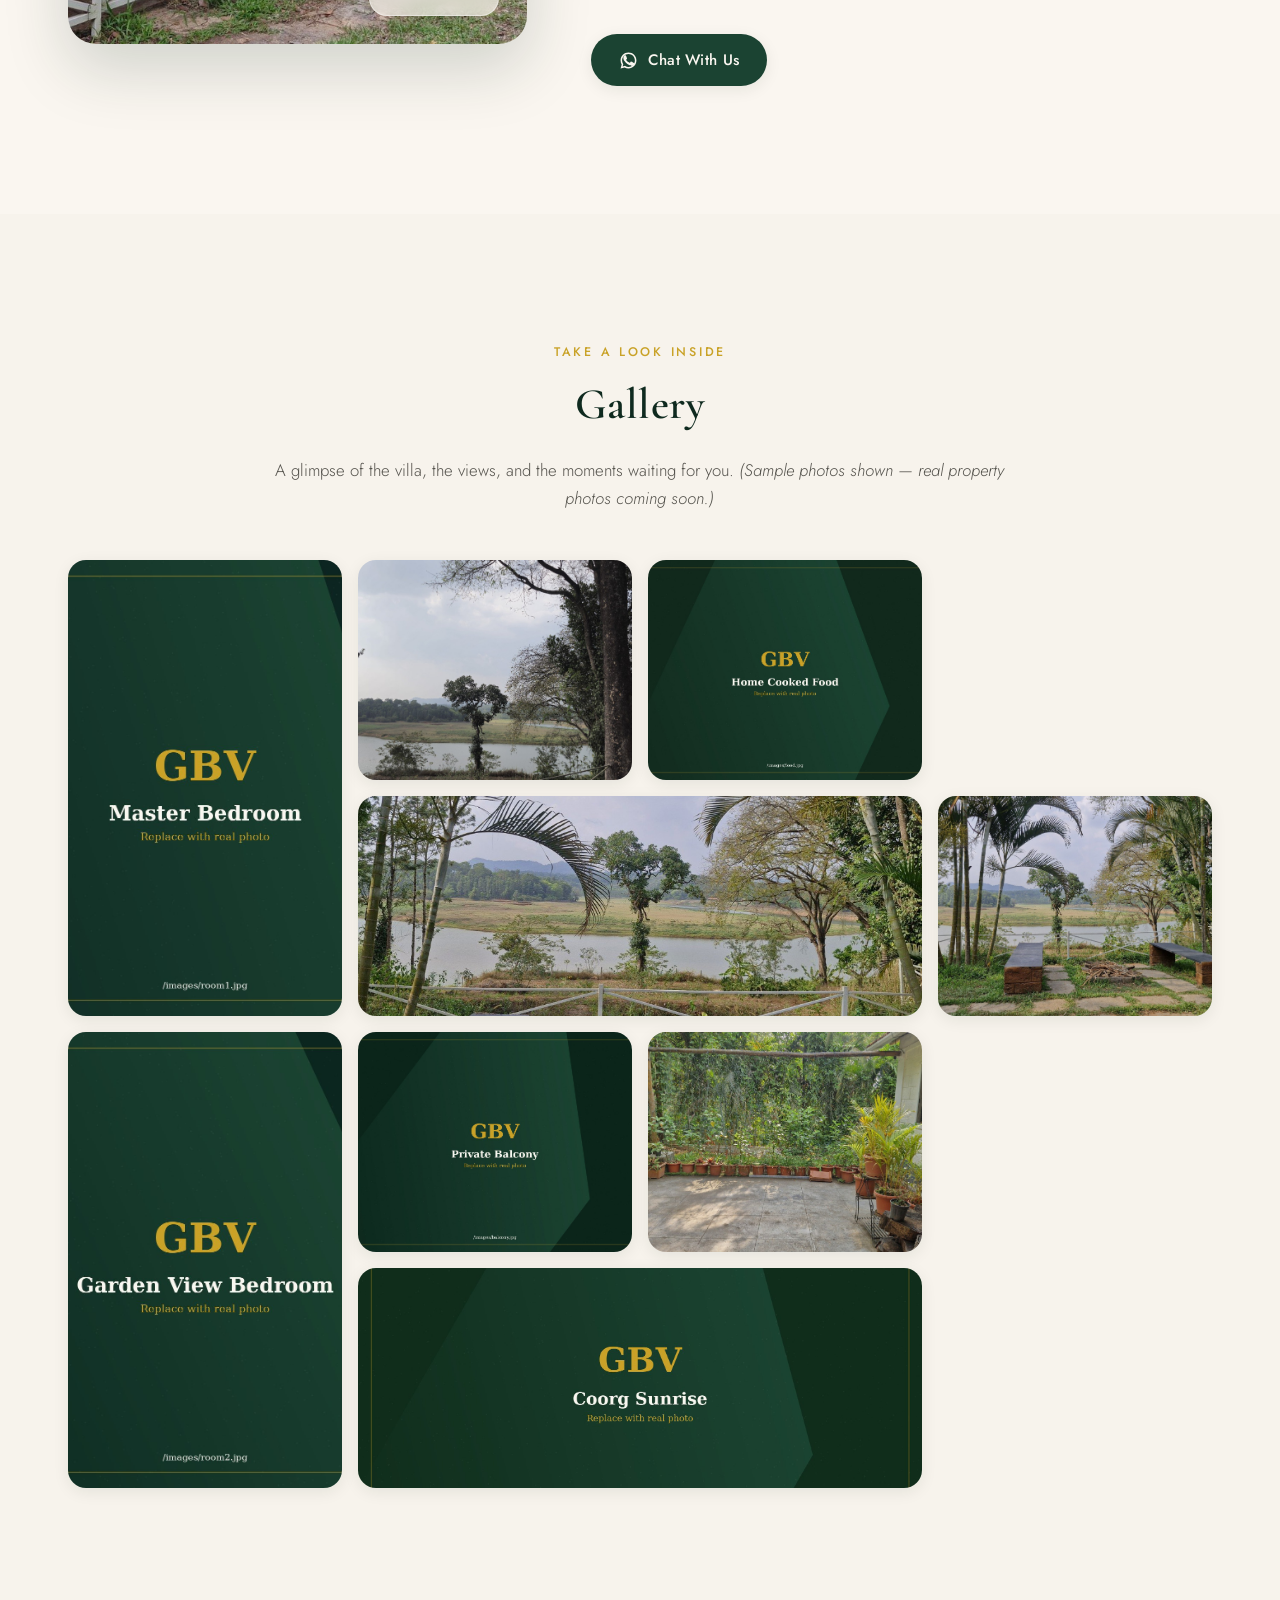
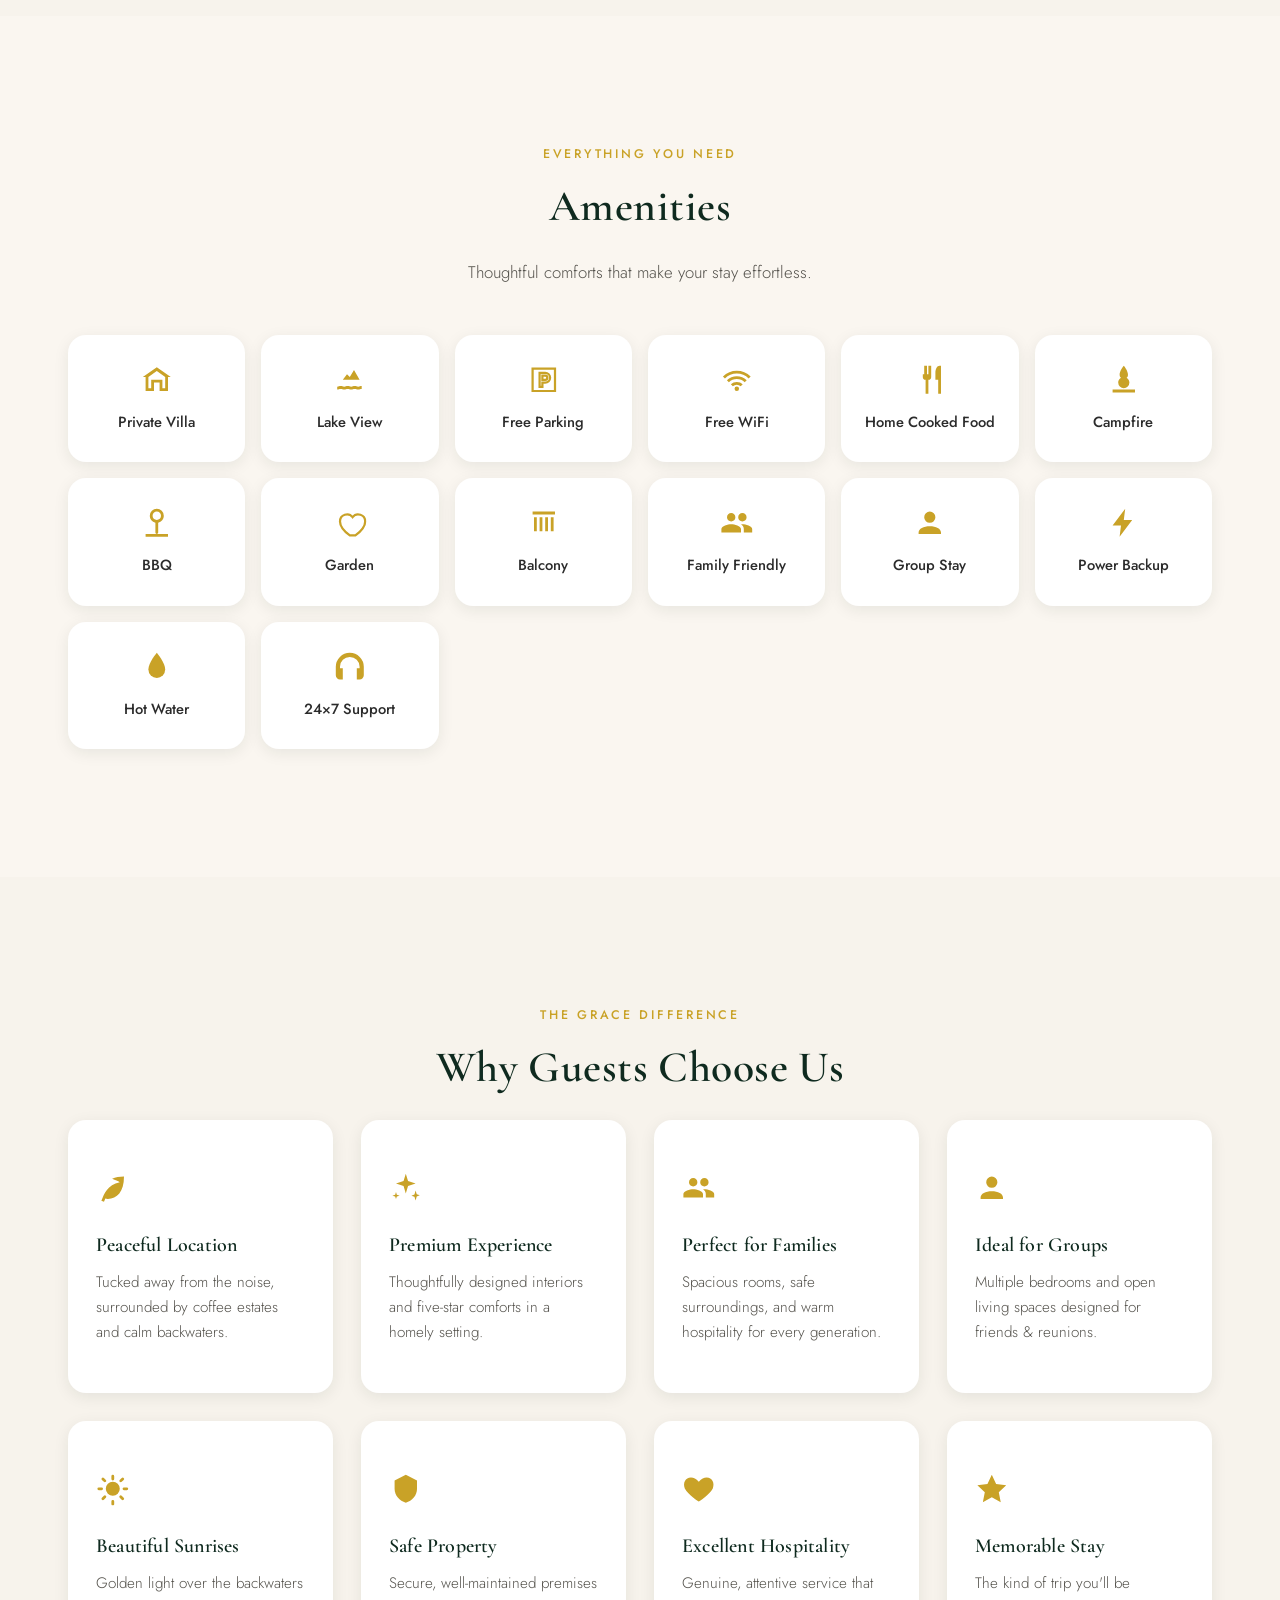
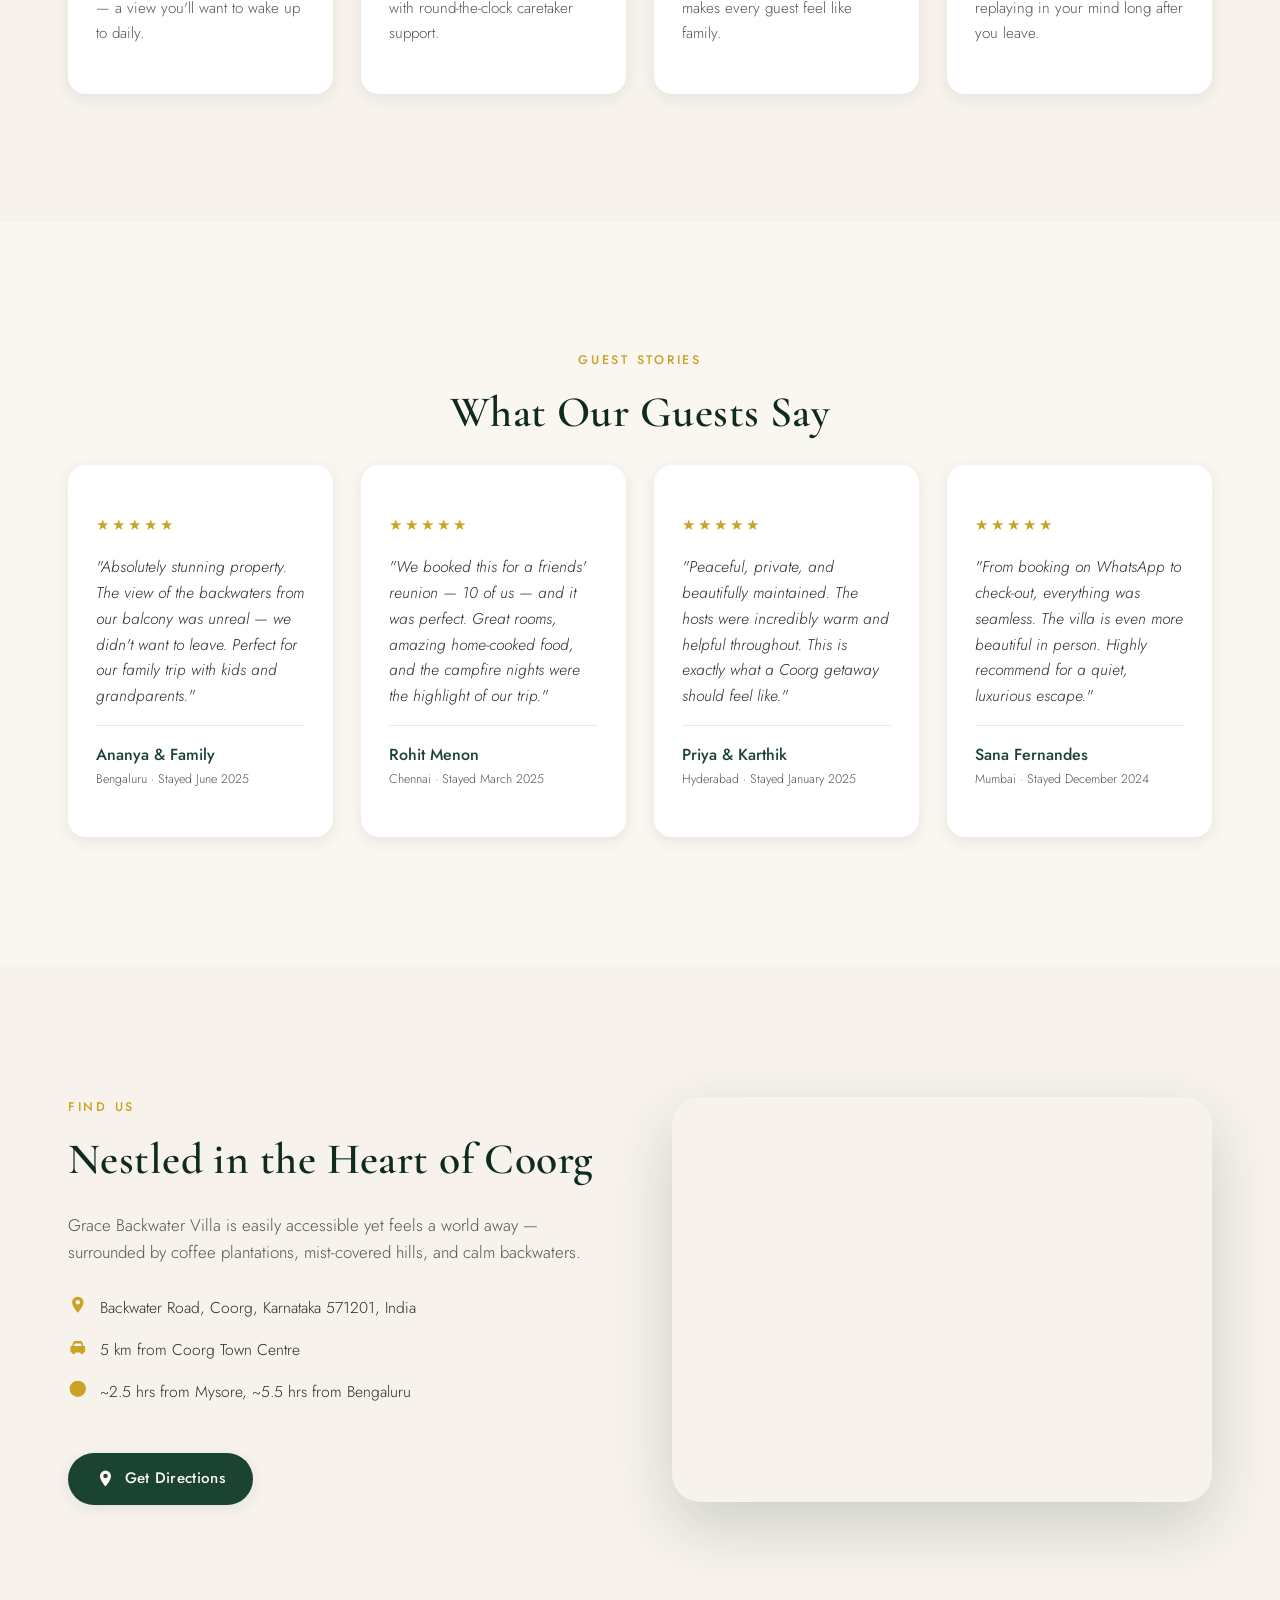
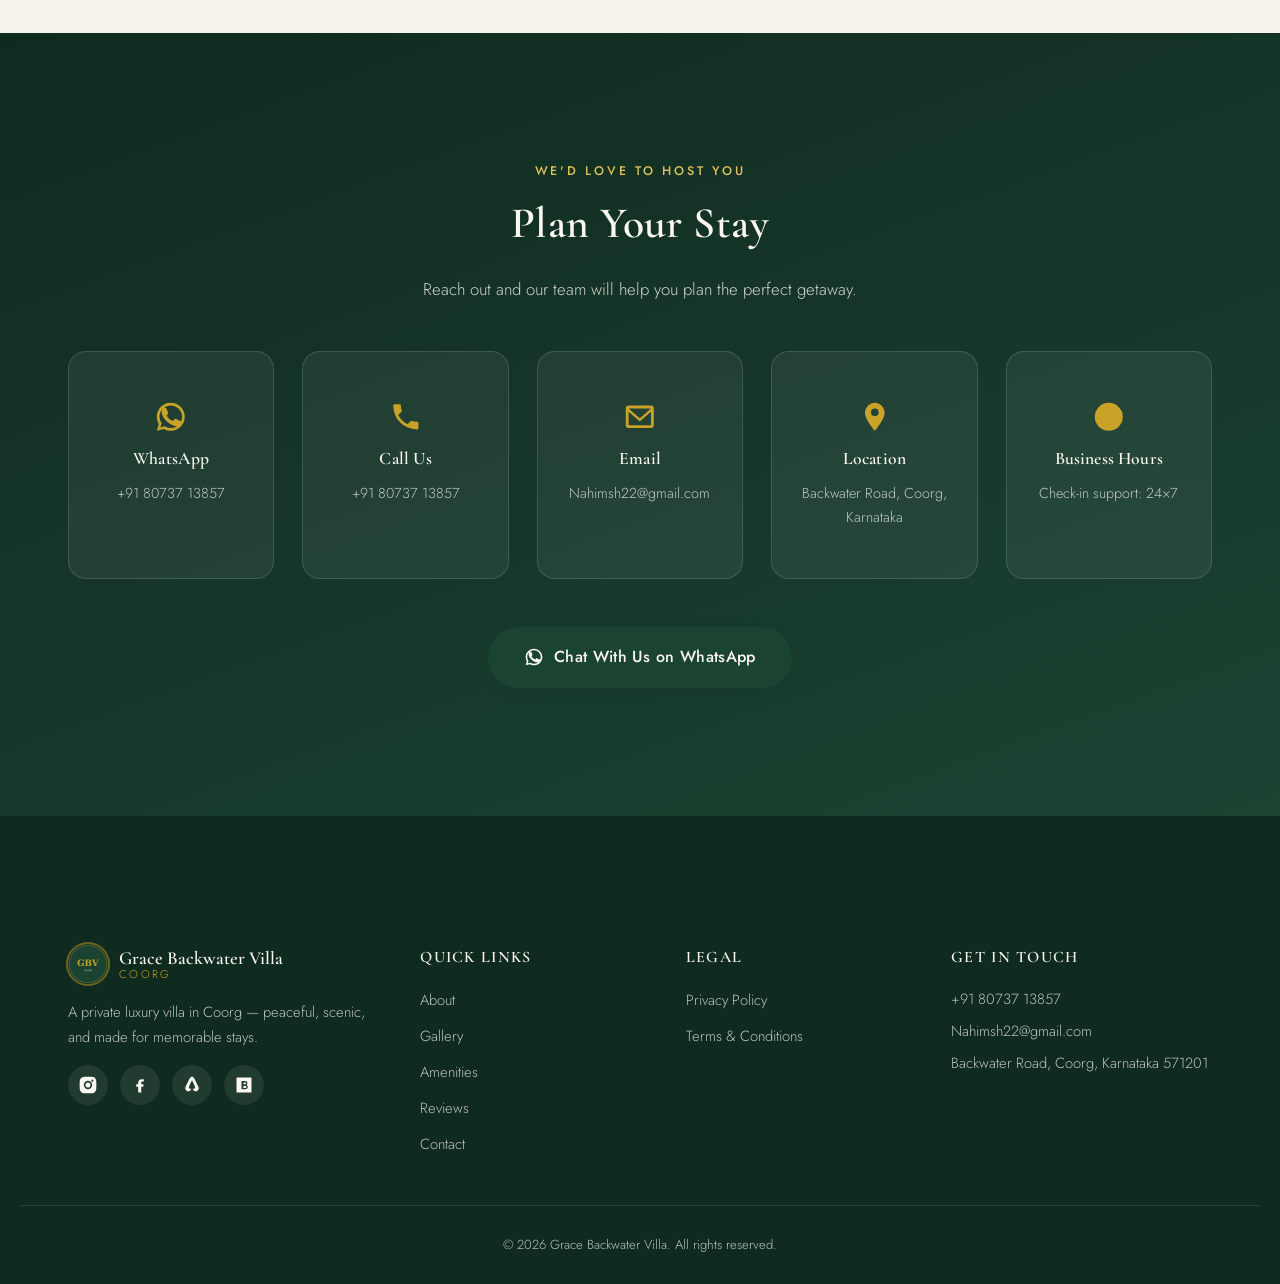
==== commit 8d545b04: "Remove fabricated aggregateRating from JSON-LD structured data The 4.9/127-review claim wasn't backe" ====
--- a/index.html
+++ b/index.html
@@ -79,11 +79,6 @@
       { "@type": "LocationFeatureSpecification", "name": "BBQ" },
       { "@type": "LocationFeatureSpecification", "name": "Garden" }
     ],
-    "aggregateRating": {
-      "@type": "AggregateRating",
-      "ratingValue": "4.9",
-      "reviewCount": "127"
-    },
     "sameAs": [
       "https://www.instagram.com/gracebackwatervilla",
       "https://www.facebook.com/gracebackwatervilla",
